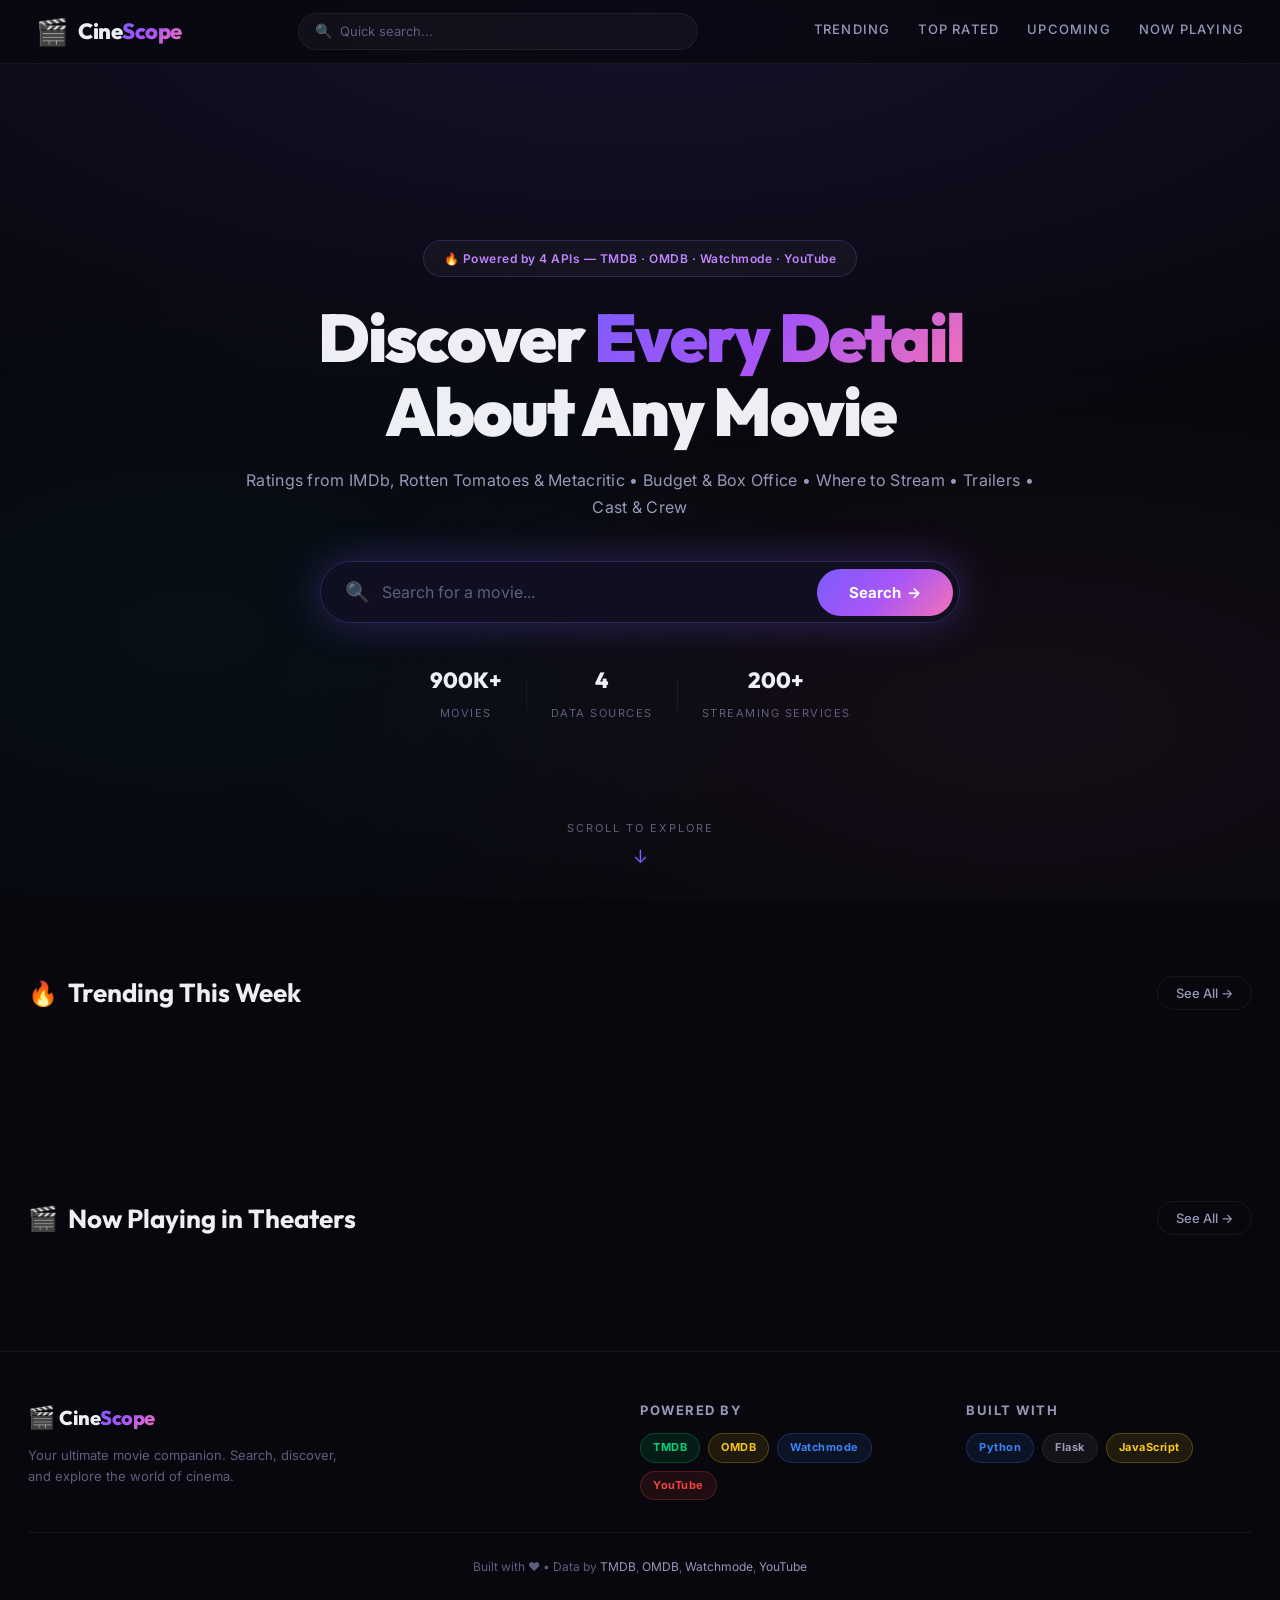
==== static/index.html @ ca9e0ee7 "feat: full-stack rewrite with Python Flask backend + 4 API integration (TMDB, OMDB, Watchmode, YouTu" ====
<!DOCTYPE html>
<html lang="en">
<head>
    <meta charset="UTF-8">
    <meta name="viewport" content="width=device-width, initial-scale=1.0">
    <title>CineScope — Movie Reviewer & Explorer</title>
    <meta name="description" content="Search any movie and discover detailed reviews, budget, box office collection, where to watch, cast, and more. Your ultimate movie companion powered by TMDB, OMDB, Watchmode & YouTube.">
    <link rel="preconnect" href="https://fonts.googleapis.com">
    <link rel="preconnect" href="https://fonts.gstatic.com" crossorigin>
    <link href="https://fonts.googleapis.com/css2?family=Inter:wght@300;400;500;600;700;800;900&family=Outfit:wght@400;500;600;700;800;900&family=JetBrains+Mono:wght@400;500;600&display=swap" rel="stylesheet">
    <link rel="stylesheet" href="style.css">
</head>
<body>

    <!-- ─── NAVBAR ─── -->
    <nav class="navbar" id="navbar">
        <a href="#" class="logo" onclick="goHome(); return false;">
            <span class="logo-icon">🎬</span>
            <span class="logo-text">Cine<span class="accent">Scope</span></span>
        </a>
        <div class="nav-center">
            <div class="nav-search-wrapper" id="nav-search-wrapper">
                <span class="nav-search-icon">🔍</span>
                <input type="text" id="nav-search-input" placeholder="Quick search..." autocomplete="off">
                <div id="nav-suggestions" class="nav-suggestions hidden"></div>
            </div>
        </div>
        <div class="nav-links">
            <a href="#" onclick="showCategory('trending'); return false;">Trending</a>
            <a href="#" onclick="showCategory('top-rated'); return false;">Top Rated</a>
            <a href="#" onclick="showCategory('upcoming'); return false;">Upcoming</a>
            <a href="#" onclick="showCategory('now-playing'); return false;">Now Playing</a>
        </div>
    </nav>

    <!-- ─── HERO ─── -->
    <header id="hero">
        <div class="hero-particles" id="hero-particles"></div>
        <div class="hero-bg-overlay"></div>
        <div class="hero-content">
            <div class="hero-badge">🔥 Powered by 4 APIs — TMDB · OMDB · Watchmode · YouTube</div>
            <h1 class="hero-title">
                Discover <span class="gradient-text">Every Detail</span><br>
                About Any Movie
            </h1>
            <p class="hero-subtitle">
                Ratings from IMDb, Rotten Tomatoes & Metacritic &bull; Budget & Box Office &bull;
                Where to Stream &bull; Trailers &bull; Cast & Crew
            </p>
            <div class="search-container" id="hero-search">
                <div class="search-wrapper">
                    <span class="search-icon">🔍</span>
                    <input type="text" id="search-input" placeholder="Search for a movie..." autocomplete="off">
                    <button id="search-btn" onclick="searchMovies()">
                        <span>Search</span>
                        <span class="btn-arrow">→</span>
                    </button>
                </div>
                <div id="search-suggestions" class="search-suggestions hidden"></div>
            </div>
            <div class="hero-stats">
                <div class="stat-item"><span class="stat-value" id="stat-movies">900K+</span><span class="stat-label">Movies</span></div>
                <div class="stat-divider"></div>
                <div class="stat-item"><span class="stat-value">4</span><span class="stat-label">Data Sources</span></div>
                <div class="stat-divider"></div>
                <div class="stat-item"><span class="stat-value">200+</span><span class="stat-label">Streaming Services</span></div>
            </div>
        </div>
        <div class="scroll-indicator" id="scroll-indicator">
            <span>Scroll to explore</span>
            <div class="scroll-arrow">↓</div>
        </div>
    </header>

    <!-- ─── TRENDING SECTION ─── -->
    <section id="trending-section" class="section">
        <div class="container">
            <div class="section-header-flex">
                <h2 class="section-title"><span class="title-icon">🔥</span> Trending This Week</h2>
                <button class="see-all-btn" onclick="showCategory('trending')">See All →</button>
            </div>
            <div id="trending-grid" class="movie-scroll"></div>
        </div>
    </section>

    <!-- ─── NOW PLAYING SECTION ─── -->
    <section id="now-playing-section" class="section">
        <div class="container">
            <div class="section-header-flex">
                <h2 class="section-title"><span class="title-icon">🎬</span> Now Playing in Theaters</h2>
                <button class="see-all-btn" onclick="showCategory('now-playing')">See All →</button>
            </div>
            <div id="now-playing-grid" class="movie-scroll"></div>
        </div>
    </section>

    <!-- ─── RESULTS SECTION ─── -->
    <section id="results-section" class="section hidden">
        <div class="container">
            <div class="section-header">
                <h2 id="results-title">Search Results</h2>
                <button class="back-btn" onclick="goHome()">← Back to Home</button>
            </div>
            <div id="results-grid" class="movie-grid"></div>
            <div id="pagination" class="pagination hidden"></div>
        </div>
    </section>

    <!-- ─── MOVIE DETAIL MODAL ─── -->
    <div id="movie-modal" class="modal hidden">
        <div class="modal-overlay" onclick="closeModal()"></div>
        <div class="modal-content" id="modal-content">
            <button class="modal-close" onclick="closeModal()">✕</button>
            <div id="modal-body"></div>
        </div>
    </div>

    <!-- ─── LOADING OVERLAY ─── -->
    <div id="loading" class="loading hidden">
        <div class="loader">
            <div class="loader-ring"></div>
            <div class="loader-ring delay"></div>
            <span>Fetching from 4 APIs...</span>
        </div>
    </div>

    <!-- ─── TOAST ─── -->
    <div id="toast" class="toast hidden"></div>

    <!-- ─── FOOTER ─── -->
    <footer class="footer">
        <div class="container">
            <div class="footer-grid">
                <div class="footer-brand">
                    <span class="logo-icon">🎬</span>
                    <span class="logo-text">Cine<span class="accent">Scope</span></span>
                    <p class="footer-desc">Your ultimate movie companion. Search, discover, and explore the world of cinema.</p>
                </div>
                <div class="footer-apis">
                    <h4>Powered By</h4>
                    <div class="api-badges">
                        <span class="api-badge tmdb">TMDB</span>
                        <span class="api-badge omdb">OMDB</span>
                        <span class="api-badge watchmode">Watchmode</span>
                        <span class="api-badge youtube">YouTube</span>
                    </div>
                </div>
                <div class="footer-tech">
                    <h4>Built With</h4>
                    <div class="api-badges">
                        <span class="api-badge python">Python</span>
                        <span class="api-badge flask">Flask</span>
                        <span class="api-badge js">JavaScript</span>
                    </div>
                </div>
            </div>
            <div class="footer-bottom">
                <p>Built with ❤️ &bull; Data by <a href="https://www.themoviedb.org/" target="_blank">TMDB</a>, <a href="http://www.omdbapi.com/" target="_blank">OMDB</a>, <a href="https://api.watchmode.com/" target="_blank">Watchmode</a>, <a href="https://developers.google.com/youtube" target="_blank">YouTube</a></p>
            </div>
        </div>
    </footer>

    <script src="app.js"></script>
</body>
</html>
---- static/style.css ----
/* ======================================================
   CineScope — Movie Reviewer & Explorer
   Premium Dark Theme Stylesheet v2
   Multi-API Edition (TMDB + OMDB + Watchmode + YouTube)
   ====================================================== */

/* ── CSS VARIABLES ────────────────────────────────────── */
:root {
    --bg-primary: #07070d;
    --bg-secondary: #0e0e18;
    --bg-card: #16162a;
    --bg-card-hover: #1e1e3a;
    --bg-glass: rgba(16, 16, 36, 0.88);
    --bg-glass-light: rgba(255, 255, 255, 0.035);
    --bg-glass-lighter: rgba(255, 255, 255, 0.06);

    --text-primary: #eeeef5;
    --text-secondary: #9898b8;
    --text-muted: #5e5e7e;

    --accent-primary: #7c5cfc;
    --accent-secondary: #c084fc;
    --accent-pink: #f472b6;
    --accent-gradient: linear-gradient(135deg, #7c5cfc, #a855f7, #f472b6);
    --accent-gradient-2: linear-gradient(135deg, #06b6d4, #3b82f6, #7c5cfc);
    --accent-glow: rgba(124, 92, 252, 0.3);

    --green: #22c55e;
    --yellow: #facc15;
    --red: #ef4444;
    --orange: #f97316;
    --blue: #3b82f6;
    --cyan: #06b6d4;
    --emerald: #10b981;

    --imdb-yellow: #f5c518;
    --rt-red: #fa320a;
    --rt-green: #0ac855;
    --metacritic-yellow: #ffcc34;
    --tmdb-green: #01d277;

    --border-subtle: rgba(255, 255, 255, 0.06);
    --border-accent: rgba(124, 92, 252, 0.25);

    --radius-xs: 6px;
    --radius-sm: 8px;
    --radius-md: 12px;
    --radius-lg: 16px;
    --radius-xl: 24px;
    --radius-full: 9999px;

    --shadow-sm: 0 2px 8px rgba(0, 0, 0, 0.3);
    --shadow-md: 0 8px 32px rgba(0, 0, 0, 0.4);
    --shadow-lg: 0 16px 64px rgba(0, 0, 0, 0.5);
    --shadow-glow: 0 0 40px var(--accent-glow);
    --shadow-glow-lg: 0 0 80px rgba(124, 92, 252, 0.2);

    --transition-fast: 0.2s cubic-bezier(0.4, 0, 0.2, 1);
    --transition-medium: 0.35s cubic-bezier(0.4, 0, 0.2, 1);
    --transition-slow: 0.5s cubic-bezier(0.4, 0, 0.2, 1);

    --font-primary: 'Inter', -apple-system, BlinkMacSystemFont, sans-serif;
    --font-display: 'Outfit', 'Inter', sans-serif;
    --font-mono: 'JetBrains Mono', monospace;
}

/* ── RESET ────────────────────────────────────────────── */
*, *::before, *::after { margin: 0; padding: 0; box-sizing: border-box; }
html { scroll-behavior: smooth; font-size: 16px; }
body {
    font-family: var(--font-primary);
    background: var(--bg-primary);
    color: var(--text-primary);
    line-height: 1.6;
    overflow-x: hidden;
    min-height: 100vh;
}
a { color: var(--accent-secondary); text-decoration: none; transition: color var(--transition-fast); }
a:hover { color: var(--accent-primary); }
img { max-width: 100%; display: block; }
.hidden { display: none !important; }
.container { max-width: 1320px; margin: 0 auto; padding: 0 28px; }

/* ── SCROLLBAR ────────────────────────────────────────── */
::-webkit-scrollbar { width: 8px; height: 6px; }
::-webkit-scrollbar-track { background: var(--bg-secondary); }
::-webkit-scrollbar-thumb { background: var(--accent-primary); border-radius: var(--radius-full); }
::-webkit-scrollbar-thumb:hover { background: var(--accent-secondary); }

/* ══════════════════════════════════════════════════════════
   NAVBAR
   ══════════════════════════════════════════════════════════ */
.navbar {
    display: flex;
    align-items: center;
    justify-content: space-between;
    padding: 0 36px;
    height: 64px;
    position: fixed;
    top: 0; left: 0; right: 0;
    z-index: 100;
    background: rgba(7, 7, 13, 0.75);
    backdrop-filter: blur(24px) saturate(1.4);
    border-bottom: 1px solid var(--border-subtle);
    transition: background var(--transition-medium);
}
.navbar.scrolled { background: rgba(7, 7, 13, 0.95); }

.logo { display: flex; align-items: center; gap: 10px; text-decoration: none; cursor: pointer; flex-shrink: 0; }
.logo-icon { font-size: 26px; }
.logo-text { font-family: var(--font-display); font-size: 22px; font-weight: 800; color: var(--text-primary); letter-spacing: -0.5px; }
.logo-text .accent { background: var(--accent-gradient); -webkit-background-clip: text; -webkit-text-fill-color: transparent; background-clip: text; }

/* Navbar search */
.nav-center { flex: 1; display: flex; justify-content: center; padding: 0 32px; }
.nav-search-wrapper {
    position: relative;
    display: flex;
    align-items: center;
    background: var(--bg-glass-light);
    border: 1px solid var(--border-subtle);
    border-radius: var(--radius-full);
    padding: 6px 16px;
    max-width: 400px;
    width: 100%;
    transition: all var(--transition-fast);
}
.nav-search-wrapper:focus-within { border-color: var(--accent-primary); background: var(--bg-glass-lighter); box-shadow: 0 0 20px var(--accent-glow); }
.nav-search-icon { font-size: 14px; margin-right: 8px; opacity: 0.5; }
#nav-search-input {
    flex: 1; background: transparent; border: none; outline: none;
    color: var(--text-primary); font-size: 13px; font-family: var(--font-primary);
}
#nav-search-input::placeholder { color: var(--text-muted); }

.nav-suggestions {
    position: absolute;
    top: calc(100% + 8px);
    left: 0; right: 0;
    background: var(--bg-card);
    border: 1px solid var(--border-subtle);
    border-radius: var(--radius-md);
    overflow: hidden;
    z-index: 50;
    box-shadow: var(--shadow-lg);
    max-height: 360px;
    overflow-y: auto;
}

.nav-links { display: flex; gap: 28px; flex-shrink: 0; }
.nav-links a {
    color: var(--text-secondary); font-weight: 500; font-size: 13px;
    text-transform: uppercase; letter-spacing: 1.2px;
    position: relative; padding-bottom: 4px;
    transition: color var(--transition-fast);
}
.nav-links a::after {
    content: ''; position: absolute; bottom: 0; left: 0;
    width: 0; height: 2px;
    background: var(--accent-gradient);
    border-radius: var(--radius-full);
    transition: width var(--transition-medium);
}
.nav-links a:hover { color: var(--text-primary); }
.nav-links a:hover::after { width: 100%; }

/* ══════════════════════════════════════════════════════════
   HERO
   ══════════════════════════════════════════════════════════ */
#hero {
    min-height: 100vh;
    display: flex;
    flex-direction: column;
    align-items: center;
    justify-content: center;
    position: relative;
    overflow: hidden;
    padding-top: 64px;
}

.hero-particles {
    position: absolute;
    inset: 0;
    pointer-events: none;
    z-index: 0;
}
.hero-particle {
    position: absolute;
    width: 3px;
    height: 3px;
    border-radius: 50%;
    background: var(--accent-primary);
    opacity: 0;
    animation: particleFloat 8s ease-in-out infinite;
}
@keyframes particleFloat {
    0% { opacity: 0; transform: translateY(100vh) scale(0); }
    20% { opacity: 0.6; }
    80% { opacity: 0.3; }
    100% { opacity: 0; transform: translateY(-100px) scale(1.5); }
}

.hero-bg-overlay {
    position: absolute; inset: 0;
    background:
        radial-gradient(ellipse 90% 50% at 50% 0%, rgba(124, 92, 252, 0.12), transparent),
        radial-gradient(ellipse 60% 40% at 80% 80%, rgba(244, 114, 182, 0.06), transparent),
        radial-gradient(ellipse 50% 40% at 15% 70%, rgba(6, 182, 212, 0.05), transparent);
    pointer-events: none;
    animation: heroPulse 10s ease-in-out infinite alternate;
}
@keyframes heroPulse { 0% { opacity: 0.6; } 100% { opacity: 1; } }

.hero-content {
    text-align: center; z-index: 2; padding: 0 24px;
    max-width: 860px;
    animation: fadeInUp 0.8s ease-out;
}
@keyframes fadeInUp {
    from { opacity: 0; transform: translateY(36px); }
    to { opacity: 1; transform: translateY(0); }
}

.hero-badge {
    display: inline-block;
    background: var(--bg-glass-light);
    border: 1px solid var(--border-accent);
    border-radius: var(--radius-full);
    padding: 8px 20px;
    font-size: 12px;
    color: var(--accent-secondary);
    font-weight: 600;
    letter-spacing: 0.5px;
    margin-bottom: 24px;
    animation: fadeInUp 0.8s ease-out 0.1s backwards;
}

.hero-title {
    font-family: var(--font-display);
    font-size: clamp(2.5rem, 6vw, 4.2rem);
    font-weight: 900;
    line-height: 1.1;
    margin-bottom: 18px;
    letter-spacing: -2px;
    animation: fadeInUp 0.8s ease-out 0.2s backwards;
}
.gradient-text {
    background: var(--accent-gradient);
    -webkit-background-clip: text;
    -webkit-text-fill-color: transparent;
    background-clip: text;
}

.hero-subtitle {
    font-size: 16px;
    color: var(--text-secondary);
    margin-bottom: 40px;
    letter-spacing: 0.3px;
    font-weight: 400;
    line-height: 1.7;
    animation: fadeInUp 0.8s ease-out 0.3s backwards;
}

/* ── SEARCH ──────────────────────────────────────────── */
.search-container { position: relative; max-width: 640px; margin: 0 auto; animation: fadeInUp 0.8s ease-out 0.4s backwards; }
.search-wrapper {
    display: flex; align-items: center;
    background: var(--bg-glass);
    border: 1px solid var(--border-accent);
    border-radius: var(--radius-full);
    padding: 6px 6px 6px 24px;
    box-shadow: var(--shadow-glow);
    transition: all var(--transition-medium);
}
.search-wrapper:focus-within { border-color: var(--accent-primary); box-shadow: var(--shadow-glow-lg), var(--shadow-md); }
.search-icon { font-size: 20px; margin-right: 12px; opacity: 0.5; }
#search-input {
    flex: 1; background: transparent; border: none; outline: none;
    color: var(--text-primary); font-size: 16px;
    font-family: var(--font-primary); padding: 14px 0;
}
#search-input::placeholder { color: var(--text-muted); }

#search-btn {
    background: var(--accent-gradient); color: white; border: none;
    padding: 14px 32px; border-radius: var(--radius-full);
    font-weight: 700; font-size: 15px; cursor: pointer;
    transition: all var(--transition-fast);
    font-family: var(--font-primary);
    display: flex; align-items: center; gap: 6px;
}
#search-btn:hover { transform: scale(1.05); box-shadow: var(--shadow-glow); }
.btn-arrow { transition: transform var(--transition-fast); }
#search-btn:hover .btn-arrow { transform: translateX(3px); }

.search-suggestions {
    position: absolute; top: calc(100% + 10px); left: 0; right: 0;
    background: var(--bg-card); border: 1px solid var(--border-subtle);
    border-radius: var(--radius-lg); overflow: hidden; z-index: 50;
    box-shadow: var(--shadow-lg); max-height: 400px; overflow-y: auto;
}
.suggestion-item {
    display: flex; align-items: center; gap: 14px;
    padding: 12px 20px; cursor: pointer;
    transition: background var(--transition-fast);
}
.suggestion-item:hover { background: var(--bg-card-hover); }
.suggestion-poster { width: 40px; height: 60px; border-radius: var(--radius-xs); object-fit: cover; flex-shrink: 0; background: var(--bg-secondary); }
.suggestion-info { flex: 1; }
.suggestion-title { font-weight: 600; font-size: 14px; color: var(--text-primary); }
.suggestion-year { font-size: 12px; color: var(--text-muted); }
.suggestion-rating { font-size: 12px; color: var(--yellow); font-weight: 600; }

/* Hero stats */
.hero-stats {
    display: flex; align-items: center; justify-content: center;
    gap: 24px; margin-top: 40px;
    animation: fadeInUp 0.8s ease-out 0.5s backwards;
}
.stat-item { text-align: center; }
.stat-value { display: block; font-family: var(--font-display); font-size: 22px; font-weight: 800; color: var(--text-primary); }
.stat-label { font-size: 11px; color: var(--text-muted); text-transform: uppercase; letter-spacing: 1.5px; }
.stat-divider { width: 1px; height: 32px; background: var(--border-subtle); }

/* Scroll indicator */
.scroll-indicator {
    position: absolute; bottom: 28px; left: 50%; transform: translateX(-50%);
    text-align: center; z-index: 2; animation: fadeInUp 1.2s ease-out;
}
.scroll-indicator span { font-size: 11px; color: var(--text-muted); text-transform: uppercase; letter-spacing: 2px; }
.scroll-arrow { font-size: 18px; color: var(--accent-primary); animation: bounce 2s infinite; margin-top: 4px; }
@keyframes bounce { 0%, 100% { transform: translateY(0); } 50% { transform: translateY(8px); } }

/* ══════════════════════════════════════════════════════════
   SECTIONS
   ══════════════════════════════════════════════════════════ */
.section { padding: 72px 0; }
.section-title {
    font-family: var(--font-display); font-size: 26px; font-weight: 700;
    display: flex; align-items: center; gap: 10px;
}
.title-icon { font-size: 24px; }
.section-header-flex {
    display: flex; align-items: center; justify-content: space-between;
    margin-bottom: 28px;
}
.see-all-btn {
    background: none; border: 1px solid var(--border-subtle);
    color: var(--text-secondary); padding: 8px 18px; border-radius: var(--radius-full);
    font-size: 13px; font-weight: 500; cursor: pointer; font-family: var(--font-primary);
    transition: all var(--transition-fast);
}
.see-all-btn:hover { border-color: var(--accent-primary); color: var(--text-primary); }

.section-header {
    display: flex; align-items: center; justify-content: space-between;
    margin-bottom: 28px;
}
.section-header h2 { font-family: var(--font-display); font-size: 26px; font-weight: 700; }
.back-btn {
    background: var(--bg-glass-light); border: 1px solid var(--border-subtle);
    color: var(--text-secondary); padding: 10px 20px; border-radius: var(--radius-full);
    cursor: pointer; font-family: var(--font-primary); font-size: 14px;
    transition: all var(--transition-fast);
}
.back-btn:hover { background: var(--bg-card); color: var(--text-primary); border-color: var(--accent-primary); }

/* ── MOVIE GRID / SCROLL ─────────────────────────────── */
.movie-grid {
    display: grid;
    grid-template-columns: repeat(auto-fill, minmax(195px, 1fr));
    gap: 22px;
}
.movie-scroll {
    display: flex; gap: 18px; overflow-x: auto; padding-bottom: 12px;
    scroll-snap-type: x mandatory;
}
.movie-scroll::-webkit-scrollbar { height: 5px; }
.movie-scroll::-webkit-scrollbar-thumb { background: var(--accent-primary); border-radius: var(--radius-full); }

/* ── MOVIE CARD ──────────────────────────────────────── */
.movie-card {
    position: relative; border-radius: var(--radius-lg); overflow: hidden;
    cursor: pointer; background: var(--bg-card); border: 1px solid var(--border-subtle);
    transition: all var(--transition-medium);
    animation: cardFadeIn 0.5s ease-out backwards;
    min-width: 195px; scroll-snap-align: start;
}
.movie-card:hover {
    transform: translateY(-10px) scale(1.02);
    border-color: var(--accent-primary);
    box-shadow: var(--shadow-glow), var(--shadow-md);
}
.movie-card .poster-wrapper { position: relative; aspect-ratio: 2/3; overflow: hidden; }
.movie-card .poster { width: 100%; height: 100%; object-fit: cover; transition: transform var(--transition-slow); }
.movie-card:hover .poster { transform: scale(1.1); }

.poster-overlay {
    position: absolute; inset: 0;
    background: linear-gradient(to top, rgba(7, 7, 13, 0.95) 0%, transparent 55%);
    opacity: 0; transition: opacity var(--transition-medium);
    display: flex; align-items: flex-end; padding: 16px;
}
.movie-card:hover .poster-overlay { opacity: 1; }
.poster-overlay span { font-size: 12px; color: var(--accent-secondary); font-weight: 600; letter-spacing: 1px; text-transform: uppercase; }

.card-rating {
    position: absolute; top: 10px; right: 10px;
    background: rgba(0, 0, 0, 0.75); backdrop-filter: blur(10px);
    padding: 4px 10px; border-radius: var(--radius-full);
    font-size: 12px; font-weight: 700;
    display: flex; align-items: center; gap: 4px; z-index: 2;
}
.card-body { padding: 12px 14px; }
.card-title { font-weight: 600; font-size: 14px; margin-bottom: 4px; white-space: nowrap; overflow: hidden; text-overflow: ellipsis; }
.card-meta { font-size: 12px; color: var(--text-muted); display: flex; align-items: center; gap: 8px; }

@keyframes cardFadeIn {
    from { opacity: 0; transform: translateY(20px); }
    to { opacity: 1; transform: translateY(0); }
}

/* ── PAGINATION ──────────────────────────────────────── */
.pagination { display: flex; justify-content: center; align-items: center; gap: 8px; margin-top: 48px; }
.pagination button {
    background: var(--bg-card); border: 1px solid var(--border-subtle);
    color: var(--text-secondary); padding: 10px 18px; border-radius: var(--radius-sm);
    cursor: pointer; font-family: var(--font-primary); font-size: 14px;
    transition: all var(--transition-fast);
}
.pagination button:hover, .pagination button.active {
    background: var(--accent-primary); color: white; border-color: var(--accent-primary);
}
.pagination button:disabled { opacity: 0.3; cursor: not-allowed; }

/* ══════════════════════════════════════════════════════════
   MODAL — MOVIE DETAIL
   ══════════════════════════════════════════════════════════ */
.modal {
    position: fixed; inset: 0; z-index: 1000;
    display: flex; align-items: flex-start; justify-content: center;
    padding: 32px 16px; overflow-y: auto;
}
.modal-overlay { position: fixed; inset: 0; background: rgba(0, 0, 0, 0.88); backdrop-filter: blur(12px); }
.modal-content {
    position: relative; background: var(--bg-secondary);
    border: 1px solid var(--border-subtle); border-radius: var(--radius-xl);
    max-width: 1060px; width: 100%; z-index: 1001; overflow: hidden;
    animation: modalSlideIn 0.4s ease-out; box-shadow: var(--shadow-lg);
}
@keyframes modalSlideIn {
    from { opacity: 0; transform: translateY(32px) scale(0.97); }
    to { opacity: 1; transform: translateY(0) scale(1); }
}
.modal-close {
    position: absolute; top: 14px; right: 14px; z-index: 1002;
    background: rgba(0, 0, 0, 0.65); backdrop-filter: blur(10px);
    border: 1px solid var(--border-subtle); color: var(--text-primary);
    width: 40px; height: 40px; border-radius: 50%; font-size: 18px;
    cursor: pointer; display: flex; align-items: center; justify-content: center;
    transition: all var(--transition-fast);
}
.modal-close:hover { background: var(--red); border-color: var(--red); transform: rotate(90deg); }

/* Backdrop */
.detail-backdrop { position: relative; height: 420px; overflow: hidden; }
.detail-backdrop img { width: 100%; height: 100%; object-fit: cover; }
.detail-backdrop-overlay {
    position: absolute; inset: 0;
    background: linear-gradient(to top, var(--bg-secondary) 0%, rgba(14, 14, 24, 0.5) 50%, rgba(14, 14, 24, 0.2) 100%);
}

/* Header */
.detail-header {
    display: flex; gap: 32px; padding: 0 40px;
    margin-top: -200px; position: relative; z-index: 5;
}
.detail-poster {
    flex-shrink: 0; width: 250px;
    border-radius: var(--radius-lg); overflow: hidden;
    box-shadow: var(--shadow-lg); border: 2px solid var(--border-subtle);
}
.detail-poster img { width: 100%; height: auto; display: block; }
.detail-info { flex: 1; padding-top: 90px; }
.detail-title {
    font-family: var(--font-display);
    font-size: clamp(1.5rem, 3.5vw, 2.4rem);
    font-weight: 800; line-height: 1.15; margin-bottom: 6px;
}
.detail-tagline { font-style: italic; color: var(--accent-secondary); font-size: 15px; margin-bottom: 16px; font-weight: 300; }
.detail-meta { display: flex; flex-wrap: wrap; gap: 10px; margin-bottom: 18px; }

.meta-badge {
    display: inline-flex; align-items: center; gap: 5px;
    background: var(--bg-glass-light); border: 1px solid var(--border-subtle);
    padding: 5px 13px; border-radius: var(--radius-full);
    font-size: 12px; color: var(--text-secondary); font-weight: 500;
}

.detail-genres { display: flex; flex-wrap: wrap; gap: 7px; margin-bottom: 18px; }
.genre-tag {
    background: var(--accent-gradient); color: white;
    padding: 4px 14px; border-radius: var(--radius-full);
    font-size: 11px; font-weight: 700; letter-spacing: 0.5px;
}

.detail-overview { font-size: 14px; color: var(--text-secondary); line-height: 1.8; margin-bottom: 20px; }

/* ── RATINGS SHOWCASE ────────────────────────────────── */
.ratings-showcase {
    display: flex; flex-wrap: wrap; gap: 12px; margin-bottom: 24px;
}
.rating-card {
    display: flex; align-items: center; gap: 12px;
    background: var(--bg-card); border: 1px solid var(--border-subtle);
    padding: 12px 18px; border-radius: var(--radius-md);
    min-width: 160px; flex: 1;
    transition: all var(--transition-fast);
}
.rating-card:hover { border-color: var(--border-accent); transform: translateY(-2px); }

.rating-source-icon {
    width: 36px; height: 36px; border-radius: var(--radius-sm);
    display: flex; align-items: center; justify-content: center;
    font-size: 16px; font-weight: 800; flex-shrink: 0;
}
.rating-source-icon.imdb { background: var(--imdb-yellow); color: #000; font-size: 11px; }
.rating-source-icon.rt { background: var(--rt-red); color: white; font-size: 14px; }
.rating-source-icon.metacritic { background: var(--metacritic-yellow); color: #000; font-size: 10px; }
.rating-source-icon.tmdb { background: var(--tmdb-green); color: #000; font-size: 10px; }

.rating-info { flex: 1; }
.rating-source-name { font-size: 11px; color: var(--text-muted); text-transform: uppercase; letter-spacing: 1px; font-weight: 600; }
.rating-value { font-family: var(--font-display); font-size: 18px; font-weight: 800; }
.rating-votes { font-size: 10px; color: var(--text-muted); }

/* ── DETAIL BODY ─────────────────────────────────────── */
.detail-body { padding: 28px 40px 40px; }
.detail-section { margin-bottom: 40px; }
.detail-section-title {
    font-family: var(--font-display); font-size: 18px; font-weight: 700;
    margin-bottom: 18px; display: flex; align-items: center; gap: 10px;
    color: var(--text-primary);
}
.detail-section-title::after { content: ''; flex: 1; height: 1px; background: var(--border-subtle); }

/* Awards bar */
.awards-bar {
    background: linear-gradient(135deg, rgba(250, 204, 21, 0.08), rgba(250, 204, 21, 0.02));
    border: 1px solid rgba(250, 204, 21, 0.2);
    border-radius: var(--radius-md); padding: 16px 20px;
    display: flex; align-items: center; gap: 12px;
    margin-bottom: 24px;
}
.awards-icon { font-size: 28px; }
.awards-text { font-size: 14px; color: var(--yellow); font-weight: 500; }

/* Finance cards */
.finance-grid { display: grid; grid-template-columns: repeat(auto-fit, minmax(180px, 1fr)); gap: 14px; }
.finance-card {
    background: var(--bg-card); border: 1px solid var(--border-subtle);
    border-radius: var(--radius-md); padding: 18px; text-align: center;
    transition: all var(--transition-fast);
}
.finance-card:hover { border-color: var(--accent-primary); transform: translateY(-2px); box-shadow: var(--shadow-sm); }
.finance-card .label { font-size: 11px; color: var(--text-muted); text-transform: uppercase; letter-spacing: 1.5px; margin-bottom: 6px; }
.finance-card .value { font-family: var(--font-display); font-size: 22px; font-weight: 800; }
.finance-card .value.green { color: var(--green); }
.finance-card .value.blue { color: var(--blue); }
.finance-card .value.orange { color: var(--orange); }
.finance-card .value.cyan { color: var(--cyan); }
.finance-card .value.red { color: var(--red); }
.finance-card .value.emerald { color: var(--emerald); }
.finance-card .sub { font-size: 11px; color: var(--text-muted); margin-top: 4px; }

/* ── STREAMING SECTION ───────────────────────────────── */
.streaming-grid { display: flex; flex-wrap: wrap; gap: 10px; }
.stream-chip {
    display: flex; align-items: center; gap: 10px;
    background: var(--bg-card); border: 1px solid var(--border-subtle);
    padding: 10px 16px; border-radius: var(--radius-md);
    cursor: pointer; text-decoration: none; color: var(--text-primary);
    transition: all var(--transition-fast);
}
.stream-chip:hover { border-color: var(--accent-primary); transform: translateY(-2px); box-shadow: var(--shadow-sm); color: var(--text-primary); }
.stream-chip img { width: 32px; height: 32px; border-radius: var(--radius-xs); }
.stream-chip .chip-icon { width: 32px; height: 32px; border-radius: var(--radius-xs); background: var(--accent-gradient); display: flex; align-items: center; justify-content: center; font-size: 16px; }
.stream-chip .chip-info { }
.stream-chip .chip-name { font-size: 13px; font-weight: 600; }
.stream-chip .chip-type { font-size: 10px; color: var(--text-muted); text-transform: uppercase; letter-spacing: 0.5px; }
.stream-chip .chip-price { font-size: 11px; color: var(--green); font-weight: 600; margin-left: auto; }

.watch-note { font-size: 11px; color: var(--text-muted); margin-top: 12px; font-style: italic; }

/* ── VIDEOS / TRAILERS ───────────────────────────────── */
.videos-grid { display: grid; grid-template-columns: repeat(auto-fill, minmax(280px, 1fr)); gap: 14px; }
.video-card {
    position: relative; border-radius: var(--radius-md); overflow: hidden;
    cursor: pointer; aspect-ratio: 16/9; background: var(--bg-card);
    border: 1px solid var(--border-subtle); transition: all var(--transition-fast);
}
.video-card:hover { border-color: var(--accent-primary); transform: scale(1.02); }
.video-card img { width: 100%; height: 100%; object-fit: cover; }
.video-play {
    position: absolute; inset: 0; display: flex; align-items: center; justify-content: center;
    background: rgba(0, 0, 0, 0.4); transition: background var(--transition-fast);
}
.video-card:hover .video-play { background: rgba(0, 0, 0, 0.2); }
.video-play-btn {
    width: 52px; height: 52px; background: var(--accent-gradient);
    border-radius: 50%; display: flex; align-items: center; justify-content: center;
    font-size: 20px; box-shadow: var(--shadow-glow);
    transition: transform var(--transition-fast);
}
.video-card:hover .video-play-btn { transform: scale(1.1); }
.video-title {
    position: absolute; bottom: 0; left: 0; right: 0;
    padding: 10px 12px; background: linear-gradient(transparent, rgba(0,0,0,0.85));
    font-size: 12px; font-weight: 600; line-height: 1.3;
}
.video-channel { font-size: 10px; color: var(--text-muted); margin-top: 2px; }

/* ── CAST ────────────────────────────────────────────── */
.cast-scroll { display: flex; gap: 14px; overflow-x: auto; padding-bottom: 8px; }
.cast-scroll::-webkit-scrollbar { height: 4px; }
.cast-scroll::-webkit-scrollbar-thumb { background: var(--accent-primary); border-radius: var(--radius-full); }
.cast-card {
    flex-shrink: 0; width: 110px; text-align: center;
    background: var(--bg-card); border-radius: var(--radius-md); overflow: hidden;
    border: 1px solid var(--border-subtle); transition: all var(--transition-fast);
}
.cast-card:hover { border-color: var(--accent-primary); transform: translateY(-4px); }
.cast-card img { width: 100%; aspect-ratio: 2/3; object-fit: cover; }
.cast-card .cast-name { font-size: 11px; font-weight: 600; padding: 8px 6px 2px; white-space: nowrap; overflow: hidden; text-overflow: ellipsis; }
.cast-card .cast-character { font-size: 10px; color: var(--text-muted); padding: 0 6px 8px; white-space: nowrap; overflow: hidden; text-overflow: ellipsis; }

/* ── CREW ────────────────────────────────────────────── */
.crew-grid { display: grid; grid-template-columns: repeat(auto-fill, minmax(170px, 1fr)); gap: 10px; }
.crew-item { background: var(--bg-card); border: 1px solid var(--border-subtle); border-radius: var(--radius-sm); padding: 12px; }
.crew-item .crew-name { font-size: 13px; font-weight: 600; margin-bottom: 2px; }
.crew-item .crew-job { font-size: 11px; color: var(--text-muted); }

/* ── REVIEWS ─────────────────────────────────────────── */
.review-card {
    background: var(--bg-card); border: 1px solid var(--border-subtle);
    border-radius: var(--radius-md); padding: 22px; margin-bottom: 14px;
    transition: border-color var(--transition-fast);
}
.review-card:hover { border-color: var(--border-accent); }
.review-header { display: flex; align-items: center; gap: 12px; margin-bottom: 12px; }
.review-avatar {
    width: 40px; height: 40px; border-radius: 50%;
    background: var(--accent-gradient); display: flex; align-items: center;
    justify-content: center; font-weight: 700; font-size: 16px; color: white; flex-shrink: 0;
    overflow: hidden;
}
.review-avatar img { width: 100%; height: 100%; object-fit: cover; }
.review-author { font-weight: 600; font-size: 14px; }
.review-date { font-size: 11px; color: var(--text-muted); }
.review-rating-badge {
    margin-left: auto;
    background: rgba(250, 204, 21, 0.1); border: 1px solid rgba(250, 204, 21, 0.25);
    color: var(--yellow); padding: 3px 10px; border-radius: var(--radius-full);
    font-size: 11px; font-weight: 700;
}
.review-content { font-size: 13px; color: var(--text-secondary); line-height: 1.7; max-height: 130px; overflow: hidden; position: relative; }
.review-content.expanded { max-height: none; }
.review-content::after {
    content: ''; position: absolute; bottom: 0; left: 0; right: 0;
    height: 40px; background: linear-gradient(transparent, var(--bg-card)); pointer-events: none;
}
.review-content.expanded::after { display: none; }
.review-toggle { background: none; border: none; color: var(--accent-primary); font-size: 12px; cursor: pointer; margin-top: 6px; font-weight: 600; font-family: var(--font-primary); padding: 0; }
.review-toggle:hover { color: var(--accent-secondary); }

/* ── SIMILAR MOVIES ──────────────────────────────────── */
.similar-scroll { display: flex; gap: 14px; overflow-x: auto; padding-bottom: 8px; }
.similar-scroll::-webkit-scrollbar { height: 4px; }
.similar-scroll::-webkit-scrollbar-thumb { background: var(--accent-primary); border-radius: var(--radius-full); }

/* ── PRODUCTION ──────────────────────────────────────── */
.production-grid { display: flex; flex-wrap: wrap; gap: 10px; }
.production-chip {
    display: flex; align-items: center; gap: 10px;
    background: var(--bg-card); border: 1px solid var(--border-subtle);
    padding: 10px 16px; border-radius: var(--radius-md);
    transition: all var(--transition-fast);
}
.production-chip:hover { border-color: var(--accent-primary); }
.production-chip img { width: 36px; height: 36px; border-radius: var(--radius-xs); background: white; padding: 3px; object-fit: contain; }
.production-chip .prod-placeholder { width: 36px; height: 36px; border-radius: var(--radius-xs); background: var(--bg-glass-light); display: flex; align-items: center; justify-content: center; }
.production-chip .prod-name { font-size: 13px; font-weight: 600; }
.production-chip .prod-country { font-size: 10px; color: var(--text-muted); }

/* ── EXTRA INFO GRID ─────────────────────────────────── */
.info-grid { display: grid; grid-template-columns: repeat(auto-fill, minmax(200px, 1fr)); gap: 10px; }
.info-item {
    background: var(--bg-card); border: 1px solid var(--border-subtle);
    border-radius: var(--radius-sm); padding: 14px;
}
.info-item .info-label { font-size: 11px; color: var(--text-muted); text-transform: uppercase; letter-spacing: 1px; margin-bottom: 4px; }
.info-item .info-value { font-size: 14px; font-weight: 600; }

/* No results */
.no-results { text-align: center; padding: 40px 20px; color: var(--text-muted); }
.no-results .emoji { font-size: 48px; margin-bottom: 12px; }
.no-results h3 { font-size: 18px; margin-bottom: 6px; color: var(--text-secondary); }

/* ══════════════════════════════════════════════════════════
   LOADING
   ══════════════════════════════════════════════════════════ */
.loading {
    position: fixed; inset: 0; z-index: 2000;
    background: rgba(7, 7, 13, 0.85); display: flex;
    align-items: center; justify-content: center;
    backdrop-filter: blur(6px);
}
.loader { text-align: center; color: var(--text-secondary); font-size: 14px; }
.loader-ring {
    width: 44px; height: 44px;
    border: 3px solid var(--border-subtle);
    border-top-color: var(--accent-primary);
    border-radius: 50%;
    animation: spin 0.75s linear infinite;
    margin: 0 auto 4px;
}
.loader-ring.delay { animation-delay: 0.2s; width: 28px; height: 28px; margin-top: -36px; margin-bottom: 12px; border-top-color: var(--accent-pink); }
@keyframes spin { to { transform: rotate(360deg); } }

/* ══════════════════════════════════════════════════════════
   TOAST
   ══════════════════════════════════════════════════════════ */
.toast {
    position: fixed; bottom: 28px; left: 50%; transform: translateX(-50%);
    background: var(--bg-card); border: 1px solid var(--border-accent);
    color: var(--text-primary); padding: 12px 24px; border-radius: var(--radius-full);
    font-size: 13px; font-weight: 500; z-index: 5000;
    box-shadow: var(--shadow-md); animation: toastIn 0.3s ease-out;
}
@keyframes toastIn {
    from { opacity: 0; transform: translateX(-50%) translateY(16px); }
    to { opacity: 1; transform: translateX(-50%) translateY(0); }
}

/* ══════════════════════════════════════════════════════════
   FOOTER
   ══════════════════════════════════════════════════════════ */
.footer { border-top: 1px solid var(--border-subtle); padding: 48px 0 24px; }
.footer-grid {
    display: grid; grid-template-columns: 2fr 1fr 1fr;
    gap: 40px; margin-bottom: 32px;
}
.footer-brand .logo-icon { font-size: 22px; }
.footer-brand .logo-text { font-size: 20px; }
.footer-desc { color: var(--text-muted); font-size: 13px; margin-top: 10px; line-height: 1.6; max-width: 320px; }
.footer h4 { font-size: 13px; text-transform: uppercase; letter-spacing: 1.5px; color: var(--text-secondary); margin-bottom: 12px; }

.api-badges { display: flex; flex-wrap: wrap; gap: 8px; }
.api-badge {
    padding: 5px 12px; border-radius: var(--radius-full);
    font-size: 11px; font-weight: 700; letter-spacing: 0.5px;
    border: 1px solid var(--border-subtle);
}
.api-badge.tmdb { background: rgba(1, 210, 119, 0.1); color: var(--tmdb-green); border-color: rgba(1, 210, 119, 0.25); }
.api-badge.omdb { background: rgba(245, 197, 24, 0.1); color: var(--imdb-yellow); border-color: rgba(245, 197, 24, 0.25); }
.api-badge.watchmode { background: rgba(59, 130, 246, 0.1); color: var(--blue); border-color: rgba(59, 130, 246, 0.25); }
.api-badge.youtube { background: rgba(239, 68, 68, 0.1); color: var(--red); border-color: rgba(239, 68, 68, 0.25); }
.api-badge.python { background: rgba(59, 130, 246, 0.1); color: var(--blue); border-color: rgba(59, 130, 246, 0.25); }
.api-badge.flask { background: rgba(255, 255, 255, 0.05); color: var(--text-secondary); border-color: var(--border-subtle); }
.api-badge.js { background: rgba(250, 204, 21, 0.1); color: var(--yellow); border-color: rgba(250, 204, 21, 0.25); }

.footer-bottom { text-align: center; padding-top: 24px; border-top: 1px solid var(--border-subtle); font-size: 12px; color: var(--text-muted); }
.footer-bottom a { color: var(--text-secondary); }

/* ══════════════════════════════════════════════════════════
   RESPONSIVE
   ══════════════════════════════════════════════════════════ */
@media (max-width: 900px) {
    .nav-center { display: none; }
    .footer-grid { grid-template-columns: 1fr; gap: 24px; }
}
@media (max-width: 768px) {
    .navbar { padding: 0 16px; height: 56px; }
    .nav-links { gap: 14px; }
    .nav-links a { font-size: 11px; letter-spacing: 0.8px; }
    .hero-subtitle { font-size: 14px; }
    .search-wrapper { padding: 4px 4px 4px 16px; }
    #search-input { font-size: 14px; padding: 10px 0; }
    #search-btn { padding: 10px 20px; font-size: 13px; }
    .hero-stats { gap: 16px; }
    .stat-value { font-size: 18px; }

    .detail-header { flex-direction: column; align-items: center; text-align: center; padding: 0 20px; margin-top: -130px; }
    .detail-poster { width: 180px; }
    .detail-info { padding-top: 20px; }
    .detail-meta { justify-content: center; }
    .detail-genres { justify-content: center; }
    .detail-body { padding: 20px 20px 28px; }
    .detail-backdrop { height: 260px; }
    .ratings-showcase { justify-content: center; }

    .finance-grid { grid-template-columns: repeat(2, 1fr); }
    .videos-grid { grid-template-columns: 1fr; }
    .section-header, .section-header-flex { flex-direction: column; gap: 10px; align-items: flex-start; }
    .movie-grid { grid-template-columns: repeat(auto-fill, minmax(150px, 1fr)); gap: 14px; }
}
@media (max-width: 480px) {
    .nav-links { display: none; }
    .hero-title { font-size: 2rem; }
    .hero-badge { font-size: 10px; padding: 6px 14px; }
    .movie-grid { grid-template-columns: repeat(2, 1fr); gap: 10px; }
    .finance-grid { grid-template-columns: 1fr; }
    .hero-stats { flex-direction: column; gap: 10px; }
    .stat-divider { width: 32px; height: 1px; }
    .rating-card { min-width: 140px; }
}
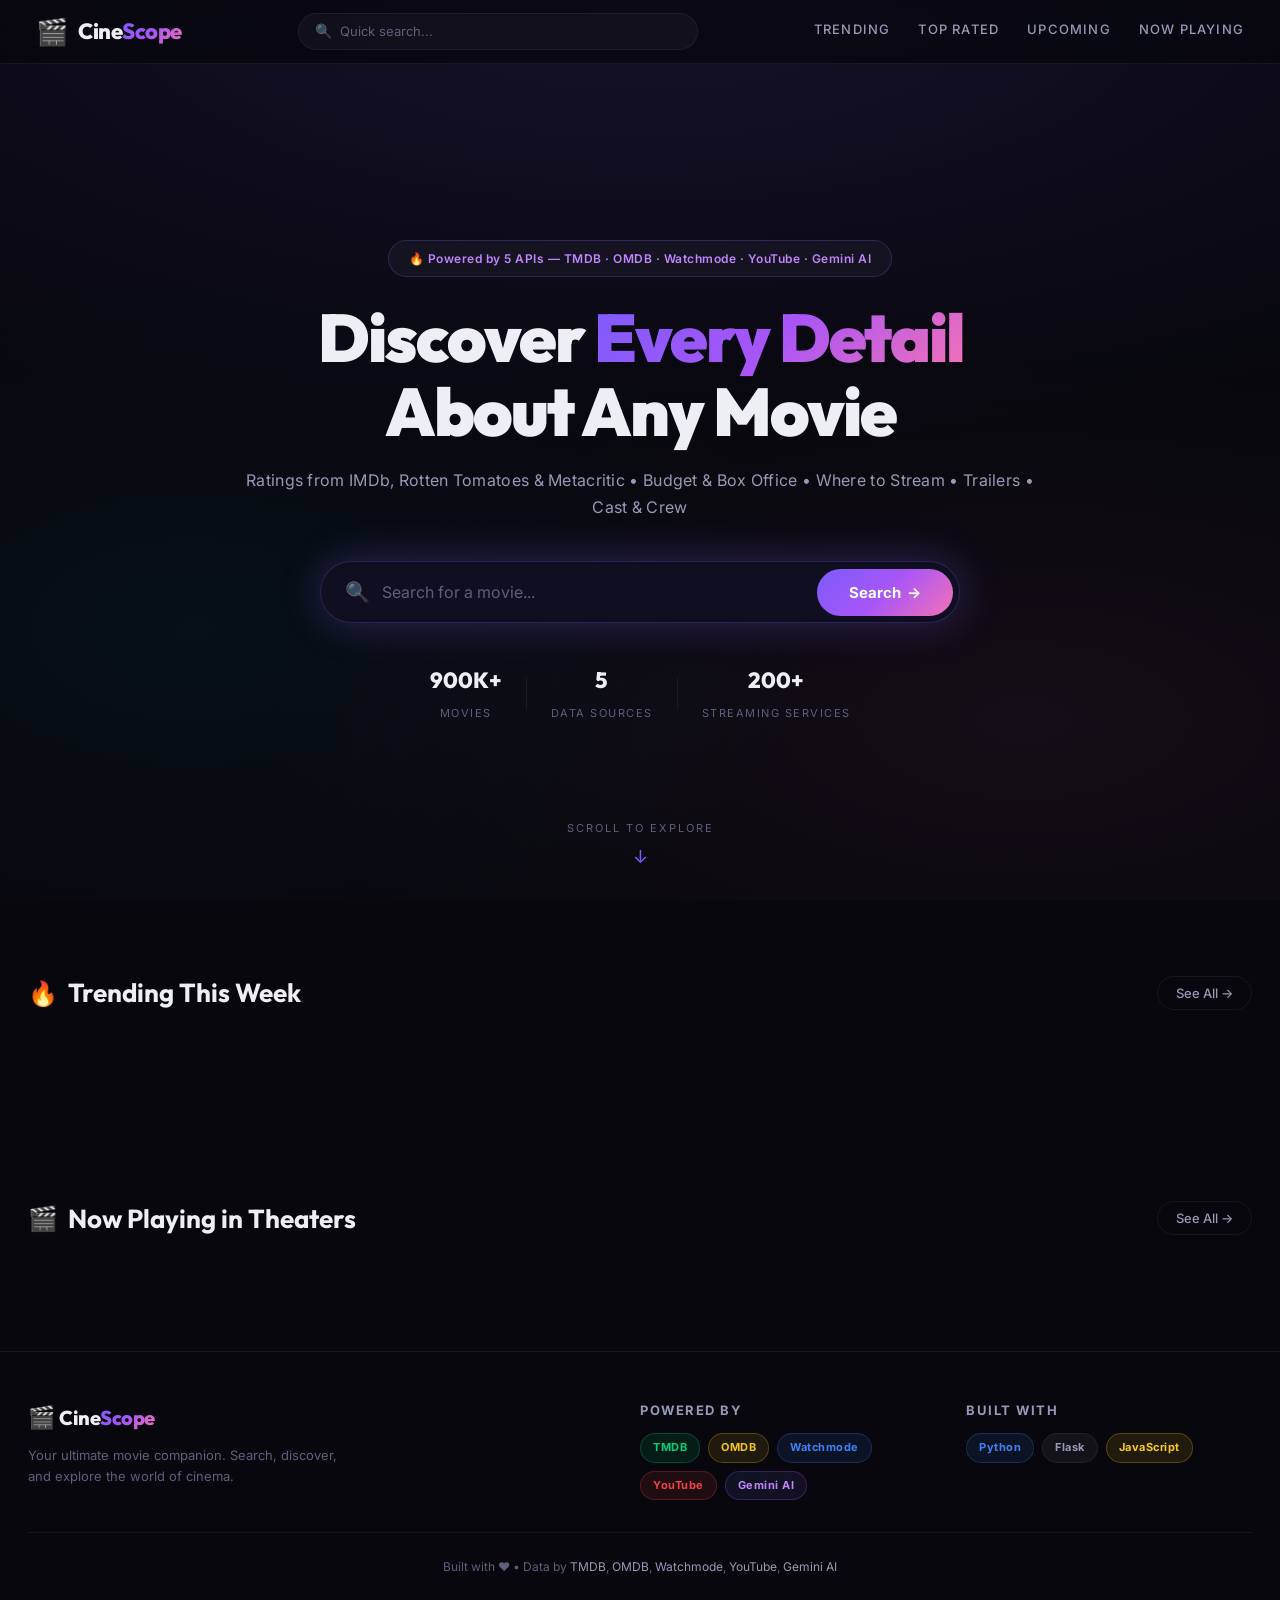
==== commit 1373c886: "feat: add Gemini AI movie analysis, secure environment configuration via .env, and update documentat" ====
--- a/static/index.html
+++ b/static/index.html
@@ -38,7 +38,7 @@
         <div class="hero-particles" id="hero-particles"></div>
         <div class="hero-bg-overlay"></div>
         <div class="hero-content">
-            <div class="hero-badge">🔥 Powered by 4 APIs — TMDB · OMDB · Watchmode · YouTube</div>
+            <div class="hero-badge">🔥 Powered by 5 APIs — TMDB · OMDB · Watchmode · YouTube · Gemini AI</div>
             <h1 class="hero-title">
                 Discover <span class="gradient-text">Every Detail</span><br>
                 About Any Movie
@@ -61,7 +61,7 @@
             <div class="hero-stats">
                 <div class="stat-item"><span class="stat-value" id="stat-movies">900K+</span><span class="stat-label">Movies</span></div>
                 <div class="stat-divider"></div>
-                <div class="stat-item"><span class="stat-value">4</span><span class="stat-label">Data Sources</span></div>
+                <div class="stat-item"><span class="stat-value">5</span><span class="stat-label">Data Sources</span></div>
                 <div class="stat-divider"></div>
                 <div class="stat-item"><span class="stat-value">200+</span><span class="stat-label">Streaming Services</span></div>
             </div>
@@ -143,6 +143,7 @@
                         <span class="api-badge omdb">OMDB</span>
                         <span class="api-badge watchmode">Watchmode</span>
                         <span class="api-badge youtube">YouTube</span>
+                        <span class="api-badge gemini">Gemini AI</span>
                     </div>
                 </div>
                 <div class="footer-tech">
@@ -155,7 +156,7 @@
                 </div>
             </div>
             <div class="footer-bottom">
-                <p>Built with ❤️ &bull; Data by <a href="https://www.themoviedb.org/" target="_blank">TMDB</a>, <a href="http://www.omdbapi.com/" target="_blank">OMDB</a>, <a href="https://api.watchmode.com/" target="_blank">Watchmode</a>, <a href="https://developers.google.com/youtube" target="_blank">YouTube</a></p>
+                <p>Built with ❤️ &bull; Data by <a href="https://www.themoviedb.org/" target="_blank">TMDB</a>, <a href="http://www.omdbapi.com/" target="_blank">OMDB</a>, <a href="https://api.watchmode.com/" target="_blank">Watchmode</a>, <a href="https://developers.google.com/youtube" target="_blank">YouTube</a>, <a href="https://ai.google.dev/" target="_blank">Gemini AI</a></p>
             </div>
         </div>
     </footer>
--- a/static/style.css
+++ b/static/style.css
@@ -701,6 +701,152 @@
 .info-item .info-label { font-size: 11px; color: var(--text-muted); text-transform: uppercase; letter-spacing: 1px; margin-bottom: 4px; }
 .info-item .info-value { font-size: 14px; font-weight: 600; }
 
+/* ── AI ANALYSIS (Gemini) ────────────────────────────── */
+.ai-badge {
+    background: linear-gradient(135deg, rgba(66, 133, 244, 0.15), rgba(168, 85, 247, 0.15));
+    border: 1px solid rgba(168, 85, 247, 0.3);
+    color: var(--accent-secondary);
+    padding: 3px 10px; border-radius: var(--radius-full);
+    font-size: 10px; font-weight: 700; letter-spacing: 0.5px;
+    margin-left: 8px; text-transform: uppercase;
+}
+.ai-analysis-container { animation: fadeInUp 0.4s ease-out; }
+
+/* Loading shimmer */
+.ai-loading { padding: 20px 0; }
+.ai-loading-shimmer {
+    height: 16px; border-radius: var(--radius-sm);
+    background: linear-gradient(90deg, var(--bg-card) 25%, var(--bg-card-hover) 50%, var(--bg-card) 75%);
+    background-size: 200% 100%;
+    animation: shimmer 1.5s ease-in-out infinite;
+    margin-bottom: 12px;
+}
+.ai-loading-shimmer.short { width: 60%; }
+@keyframes shimmer {
+    0% { background-position: 200% 0; }
+    100% { background-position: -200% 0; }
+}
+.ai-loading-text {
+    display: block; text-align: center; margin-top: 16px;
+    font-size: 13px; color: var(--accent-secondary); font-weight: 500;
+    animation: pulse 2s ease-in-out infinite;
+}
+@keyframes pulse { 0%, 100% { opacity: 0.6; } 50% { opacity: 1; } }
+
+/* Error state */
+.ai-error {
+    background: rgba(239, 68, 68, 0.06);
+    border: 1px solid rgba(239, 68, 68, 0.2);
+    border-radius: var(--radius-md); padding: 20px;
+    text-align: center; color: var(--text-muted); font-size: 13px;
+}
+.ai-error small { opacity: 0.7; }
+
+/* Verdict + Score row */
+.ai-verdict-row { display: flex; gap: 16px; margin-bottom: 20px; }
+.ai-verdict-card {
+    flex: 1; display: flex; align-items: flex-start; gap: 14px;
+    background: linear-gradient(135deg, rgba(124, 92, 252, 0.06), rgba(168, 85, 247, 0.03));
+    border: 1px solid var(--border-accent); border-radius: var(--radius-md);
+    padding: 20px;
+}
+.ai-verdict-icon { font-size: 28px; flex-shrink: 0; }
+.ai-label {
+    font-size: 11px; color: var(--text-muted); text-transform: uppercase;
+    letter-spacing: 1.2px; font-weight: 600; margin-bottom: 6px;
+}
+.ai-verdict { font-size: 15px; color: var(--text-primary); line-height: 1.6; font-weight: 500; }
+
+.ai-score-card {
+    flex-shrink: 0; width: 120px; text-align: center;
+    background: var(--bg-card); border: 1px solid var(--border-subtle);
+    border-radius: var(--radius-md); padding: 18px 14px;
+    display: flex; flex-direction: column; align-items: center; gap: 8px;
+}
+.ai-score-ring {
+    width: 72px; height: 72px; border-radius: 50%;
+    background: conic-gradient(var(--accent-primary) var(--score-pct, 0%), var(--bg-glass-light) var(--score-pct, 0%));
+    display: flex; flex-direction: column; align-items: center; justify-content: center;
+    position: relative;
+}
+.ai-score-ring::before {
+    content: ''; position: absolute; inset: 6px;
+    border-radius: 50%; background: var(--bg-card);
+}
+.ai-score-value {
+    position: relative; z-index: 1;
+    font-family: var(--font-display); font-size: 22px; font-weight: 800;
+    background: var(--accent-gradient); -webkit-background-clip: text;
+    -webkit-text-fill-color: transparent; background-clip: text;
+}
+.ai-score-label { position: relative; z-index: 1; font-size: 11px; color: var(--text-muted); font-weight: 600; }
+.ai-score-subtitle { font-size: 11px; color: var(--text-muted); text-transform: uppercase; letter-spacing: 1px; font-weight: 600; }
+
+/* One-liner */
+.ai-oneliner {
+    text-align: center; font-size: 16px; font-style: italic;
+    color: var(--accent-secondary); padding: 16px 24px;
+    background: var(--bg-glass-light); border-radius: var(--radius-md);
+    margin-bottom: 20px; font-weight: 400; line-height: 1.5;
+}
+.ai-oneliner-quote { font-size: 24px; font-weight: 800; color: var(--accent-primary); vertical-align: -3px; }
+
+/* Meta row */
+.ai-meta-row { display: flex; gap: 12px; margin-bottom: 20px; }
+.ai-meta-chip {
+    flex: 1; display: flex; align-items: center; gap: 10px;
+    background: var(--bg-card); border: 1px solid var(--border-subtle);
+    border-radius: var(--radius-md); padding: 14px;
+}
+.ai-meta-icon { font-size: 22px; }
+.ai-meta-label { font-size: 10px; color: var(--text-muted); text-transform: uppercase; letter-spacing: 1px; font-weight: 600; }
+.ai-meta-value { font-size: 13px; font-weight: 600; color: var(--text-primary); margin-top: 2px; }
+
+/* Themes */
+.ai-tags-section { margin-bottom: 20px; }
+.ai-tags { display: flex; flex-wrap: wrap; gap: 8px; margin-top: 8px; }
+.ai-tag {
+    background: linear-gradient(135deg, rgba(124, 92, 252, 0.12), rgba(244, 114, 182, 0.08));
+    border: 1px solid rgba(124, 92, 252, 0.2);
+    color: var(--accent-secondary); padding: 5px 14px; border-radius: var(--radius-full);
+    font-size: 12px; font-weight: 600;
+}
+
+/* Pros & Cons */
+.ai-pros-cons { display: grid; grid-template-columns: 1fr 1fr; gap: 14px; margin-bottom: 20px; }
+.ai-pros, .ai-cons {
+    background: var(--bg-card); border: 1px solid var(--border-subtle);
+    border-radius: var(--radius-md); padding: 16px;
+}
+.ai-pros { border-left: 3px solid var(--green); }
+.ai-cons { border-left: 3px solid var(--orange); }
+.ai-pros ul, .ai-cons ul { list-style: none; padding: 0; margin-top: 8px; }
+.ai-pros li, .ai-cons li {
+    font-size: 13px; color: var(--text-secondary); padding: 4px 0;
+    padding-left: 16px; position: relative; line-height: 1.5;
+}
+.ai-pros li::before { content: '✓'; position: absolute; left: 0; color: var(--green); font-weight: 700; }
+.ai-cons li::before { content: '•'; position: absolute; left: 2px; color: var(--orange); font-weight: 700; }
+
+/* Fun facts */
+.ai-facts { margin-bottom: 20px; }
+.ai-fact-item {
+    display: flex; align-items: flex-start; gap: 10px;
+    padding: 8px 0; font-size: 13px; color: var(--text-secondary); line-height: 1.5;
+}
+.ai-fact-dot { color: var(--yellow); font-size: 18px; flex-shrink: 0; line-height: 1; }
+
+/* AI Picks */
+.ai-picks { margin-bottom: 10px; }
+.ai-picks-list { display: flex; flex-wrap: wrap; gap: 8px; margin-top: 8px; }
+.ai-pick-chip {
+    background: var(--bg-card); border: 1px solid var(--border-subtle);
+    padding: 6px 16px; border-radius: var(--radius-full);
+    font-size: 12px; font-weight: 600; color: var(--text-primary);
+    cursor: default; transition: all var(--transition-fast);
+}
+.ai-pick-chip:hover { border-color: var(--accent-primary); background: var(--bg-card-hover); }
+
 /* No results */
 .no-results { text-align: center; padding: 40px 20px; color: var(--text-muted); }
 .no-results .emoji { font-size: 48px; margin-bottom: 12px; }
@@ -765,6 +911,7 @@
 .api-badge.omdb { background: rgba(245, 197, 24, 0.1); color: var(--imdb-yellow); border-color: rgba(245, 197, 24, 0.25); }
 .api-badge.watchmode { background: rgba(59, 130, 246, 0.1); color: var(--blue); border-color: rgba(59, 130, 246, 0.25); }
 .api-badge.youtube { background: rgba(239, 68, 68, 0.1); color: var(--red); border-color: rgba(239, 68, 68, 0.25); }
+.api-badge.gemini { background: linear-gradient(135deg, rgba(66, 133, 244, 0.1), rgba(168, 85, 247, 0.1)); color: var(--accent-secondary); border-color: rgba(168, 85, 247, 0.25); }
 .api-badge.python { background: rgba(59, 130, 246, 0.1); color: var(--blue); border-color: rgba(59, 130, 246, 0.25); }
 .api-badge.flask { background: rgba(255, 255, 255, 0.05); color: var(--text-secondary); border-color: var(--border-subtle); }
 .api-badge.js { background: rgba(250, 204, 21, 0.1); color: var(--yellow); border-color: rgba(250, 204, 21, 0.25); }
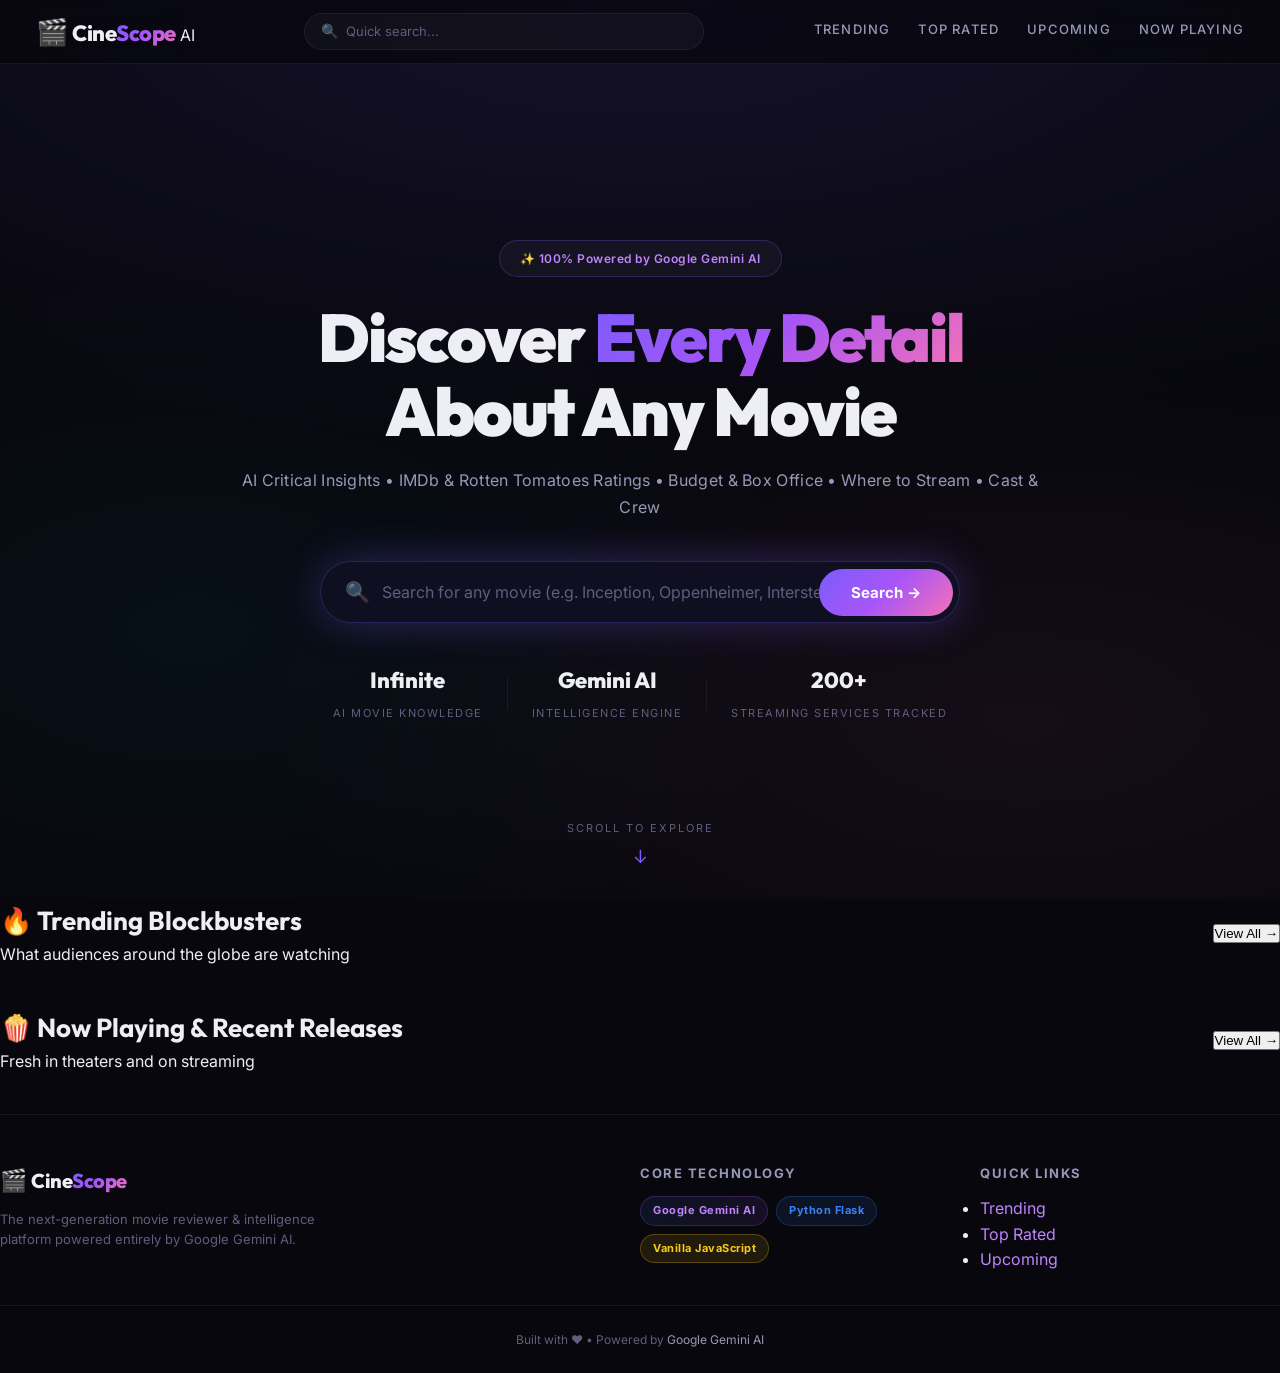
==== commit bcdffc89: "refactor: power platform 100% via Google Gemini AI and remove TMDB/OMDB/Watchmode/YouTube keys" ====
--- a/static/index.html
+++ b/static/index.html
@@ -3,160 +3,183 @@
 <head>
     <meta charset="UTF-8">
     <meta name="viewport" content="width=device-width, initial-scale=1.0">
-    <title>CineScope — Movie Reviewer & Explorer</title>
-    <meta name="description" content="Search any movie and discover detailed reviews, budget, box office collection, where to watch, cast, and more. Your ultimate movie companion powered by TMDB, OMDB, Watchmode & YouTube.">
+    <title>CineScope — Movie Reviewer & Explorer | Gemini AI</title>
+    <meta name="description" content="Discover everything about any movie — AI Critical Analysis, Ratings from IMDb & Rotten Tomatoes, Box Office & Budget, Streaming platforms, Cast & Crew powered 100% by Google Gemini AI.">
+
+    <!-- Google Fonts -->
     <link rel="preconnect" href="https://fonts.googleapis.com">
     <link rel="preconnect" href="https://fonts.gstatic.com" crossorigin>
-    <link href="https://fonts.googleapis.com/css2?family=Inter:wght@300;400;500;600;700;800;900&family=Outfit:wght@400;500;600;700;800;900&family=JetBrains+Mono:wght@400;500;600&display=swap" rel="stylesheet">
+    <link href="https://fonts.googleapis.com/css2?family=Inter:wght@300;400;500;600;700;800;900&family=Outfit:wght@600;700;800;900&family=JetBrains+Mono:wght@400;500;600&display=swap" rel="stylesheet">
+
     <link rel="stylesheet" href="style.css">
 </head>
 <body>
 
-    <!-- ─── NAVBAR ─── -->
+    <!-- ═══════════════════════════════════════════════════════
+         NAVBAR
+         ═══════════════════════════════════════════════════════ -->
     <nav class="navbar" id="navbar">
-        <a href="#" class="logo" onclick="goHome(); return false;">
+        <div class="nav-brand" onclick="goHome()">
             <span class="logo-icon">🎬</span>
-            <span class="logo-text">Cine<span class="accent">Scope</span></span>
-        </a>
+            <span class="logo-text">Cine<span class="gradient-text">Scope</span></span>
+            <span class="nav-badge">AI</span>
+        </div>
+
         <div class="nav-center">
-            <div class="nav-search-wrapper" id="nav-search-wrapper">
+            <div class="nav-search-wrapper">
                 <span class="nav-search-icon">🔍</span>
                 <input type="text" id="nav-search-input" placeholder="Quick search..." autocomplete="off">
-                <div id="nav-suggestions" class="nav-suggestions hidden"></div>
+                <div class="suggestions-dropdown hidden" id="nav-suggestions"></div>
             </div>
         </div>
+
         <div class="nav-links">
-            <a href="#" onclick="showCategory('trending'); return false;">Trending</a>
-            <a href="#" onclick="showCategory('top-rated'); return false;">Top Rated</a>
-            <a href="#" onclick="showCategory('upcoming'); return false;">Upcoming</a>
-            <a href="#" onclick="showCategory('now-playing'); return false;">Now Playing</a>
+            <a href="#trending" onclick="showCategory('trending')">TRENDING</a>
+            <a href="#top-rated" onclick="showCategory('top-rated')">TOP RATED</a>
+            <a href="#upcoming" onclick="showCategory('upcoming')">UPCOMING</a>
+            <a href="#now-playing" onclick="showCategory('now-playing')">NOW PLAYING</a>
         </div>
     </nav>
 
-    <!-- ─── HERO ─── -->
-    <header id="hero">
+    <!-- ═══════════════════════════════════════════════════════
+         HERO SECTION
+         ═══════════════════════════════════════════════════════ -->
+    <header class="hero" id="hero">
         <div class="hero-particles" id="hero-particles"></div>
         <div class="hero-bg-overlay"></div>
         <div class="hero-content">
-            <div class="hero-badge">🔥 Powered by 5 APIs — TMDB · OMDB · Watchmode · YouTube · Gemini AI</div>
+            <div class="hero-badge">✨ 100% Powered by Google Gemini AI</div>
             <h1 class="hero-title">
                 Discover <span class="gradient-text">Every Detail</span><br>
                 About Any Movie
             </h1>
             <p class="hero-subtitle">
-                Ratings from IMDb, Rotten Tomatoes & Metacritic &bull; Budget & Box Office &bull;
-                Where to Stream &bull; Trailers &bull; Cast & Crew
+                AI Critical Insights &bull; IMDb & Rotten Tomatoes Ratings &bull; Budget & Box Office &bull; Where to Stream &bull; Cast & Crew
             </p>
-            <div class="search-container" id="hero-search">
+
+            <!-- Search bar -->
+            <div class="search-container">
                 <div class="search-wrapper">
                     <span class="search-icon">🔍</span>
-                    <input type="text" id="search-input" placeholder="Search for a movie..." autocomplete="off">
-                    <button id="search-btn" onclick="searchMovies()">
-                        <span>Search</span>
-                        <span class="btn-arrow">→</span>
-                    </button>
+                    <input type="text" id="search-input" placeholder="Search for any movie (e.g. Inception, Oppenheimer, Interstellar)..." autocomplete="off">
+                    <button id="search-btn" onclick="searchMovies()">Search →</button>
                 </div>
-                <div id="search-suggestions" class="search-suggestions hidden"></div>
+                <div class="suggestions-dropdown hidden" id="search-suggestions"></div>
             </div>
+
+            <!-- Stats counter -->
             <div class="hero-stats">
-                <div class="stat-item"><span class="stat-value" id="stat-movies">900K+</span><span class="stat-label">Movies</span></div>
+                <div class="stat-item"><span class="stat-value" id="stat-movies">Infinite</span><span class="stat-label">AI Movie Knowledge</span></div>
                 <div class="stat-divider"></div>
-                <div class="stat-item"><span class="stat-value">5</span><span class="stat-label">Data Sources</span></div>
+                <div class="stat-item"><span class="stat-value">Gemini AI</span><span class="stat-label">Intelligence Engine</span></div>
                 <div class="stat-divider"></div>
-                <div class="stat-item"><span class="stat-value">200+</span><span class="stat-label">Streaming Services</span></div>
+                <div class="stat-item"><span class="stat-value">200+</span><span class="stat-label">Streaming Services Tracked</span></div>
             </div>
         </div>
+
         <div class="scroll-indicator" id="scroll-indicator">
-            <span>Scroll to explore</span>
+            <span>SCROLL TO EXPLORE</span>
             <div class="scroll-arrow">↓</div>
         </div>
     </header>
 
-    <!-- ─── TRENDING SECTION ─── -->
-    <section id="trending-section" class="section">
-        <div class="container">
+    <!-- ═══════════════════════════════════════════════════════
+         MAIN CONTENT
+         ═══════════════════════════════════════════════════════ -->
+    <main class="main-content" id="main-content">
+
+        <!-- SEARCH RESULTS / CATEGORY VIEW -->
+        <section class="results-section hidden" id="results-section">
+            <div class="section-header">
+                <h2 class="section-title" id="results-title">Search Results</h2>
+                <button class="btn-secondary" onclick="goHome()">← Back to Home</button>
+            </div>
+            <div class="movie-grid" id="results-grid"></div>
+            <div class="pagination hidden" id="pagination"></div>
+        </section>
+
+        <!-- TRENDING THIS WEEK -->
+        <section class="movie-section" id="trending-section">
             <div class="section-header-flex">
-                <h2 class="section-title"><span class="title-icon">🔥</span> Trending This Week</h2>
-                <button class="see-all-btn" onclick="showCategory('trending')">See All →</button>
+                <div>
+                    <h2 class="section-title">🔥 Trending Blockbusters</h2>
+                    <p class="section-subtitle">What audiences around the globe are watching</p>
+                </div>
+                <button class="view-all-btn" onclick="showCategory('trending')">View All →</button>
             </div>
-            <div id="trending-grid" class="movie-scroll"></div>
-        </div>
-    </section>
+            <div class="movie-scroll" id="trending-grid"></div>
+        </section>
 
-    <!-- ─── NOW PLAYING SECTION ─── -->
-    <section id="now-playing-section" class="section">
-        <div class="container">
+        <!-- NOW PLAYING -->
+        <section class="movie-section" id="now-playing-section">
             <div class="section-header-flex">
-                <h2 class="section-title"><span class="title-icon">🎬</span> Now Playing in Theaters</h2>
-                <button class="see-all-btn" onclick="showCategory('now-playing')">See All →</button>
+                <div>
+                    <h2 class="section-title">🍿 Now Playing & Recent Releases</h2>
+                    <p class="section-subtitle">Fresh in theaters and on streaming</p>
+                </div>
+                <button class="view-all-btn" onclick="showCategory('now-playing')">View All →</button>
             </div>
-            <div id="now-playing-grid" class="movie-scroll"></div>
-        </div>
-    </section>
+            <div class="movie-scroll" id="now-playing-grid"></div>
+        </section>
 
-    <!-- ─── RESULTS SECTION ─── -->
-    <section id="results-section" class="section hidden">
-        <div class="container">
-            <div class="section-header">
-                <h2 id="results-title">Search Results</h2>
-                <button class="back-btn" onclick="goHome()">← Back to Home</button>
+    </main>
+
+    <!-- ═══════════════════════════════════════════════════════
+         MOVIE DETAIL MODAL
+         ═══════════════════════════════════════════════════════ -->
+    <div class="movie-modal hidden" id="movie-modal">
+        <div class="modal-backdrop" onclick="closeModal()"></div>
+        <div class="modal-container">
+            <button class="modal-close" onclick="closeModal()" title="Close (ESC)">✕</button>
+            <div class="modal-body" id="modal-body">
+                <!-- Dynamically populated -->
             </div>
-            <div id="results-grid" class="movie-grid"></div>
-            <div id="pagination" class="pagination hidden"></div>
-        </div>
-    </section>
-
-    <!-- ─── MOVIE DETAIL MODAL ─── -->
-    <div id="movie-modal" class="modal hidden">
-        <div class="modal-overlay" onclick="closeModal()"></div>
-        <div class="modal-content" id="modal-content">
-            <button class="modal-close" onclick="closeModal()">✕</button>
-            <div id="modal-body"></div>
         </div>
     </div>
 
-    <!-- ─── LOADING OVERLAY ─── -->
-    <div id="loading" class="loading hidden">
+    <!-- ═══════════════════════════════════════════════════════
+         LOADING & TOAST
+         ═══════════════════════════════════════════════════════ -->
+    <div class="loading hidden" id="loading">
         <div class="loader">
             <div class="loader-ring"></div>
             <div class="loader-ring delay"></div>
-            <span>Fetching from 4 APIs...</span>
+            <p>✨ Consulting Gemini AI...</p>
         </div>
     </div>
 
-    <!-- ─── TOAST ─── -->
-    <div id="toast" class="toast hidden"></div>
+    <div class="toast hidden" id="toast"></div>
 
-    <!-- ─── FOOTER ─── -->
+    <!-- ═══════════════════════════════════════════════════════
+         FOOTER
+         ═══════════════════════════════════════════════════════ -->
     <footer class="footer">
-        <div class="container">
+        <div class="footer-container">
             <div class="footer-grid">
                 <div class="footer-brand">
                     <span class="logo-icon">🎬</span>
-                    <span class="logo-text">Cine<span class="accent">Scope</span></span>
-                    <p class="footer-desc">Your ultimate movie companion. Search, discover, and explore the world of cinema.</p>
+                    <span class="logo-text">Cine<span class="gradient-text">Scope</span></span>
+                    <p class="footer-desc">The next-generation movie reviewer & intelligence platform powered entirely by Google Gemini AI.</p>
                 </div>
                 <div class="footer-apis">
-                    <h4>Powered By</h4>
+                    <h4>Core Technology</h4>
                     <div class="api-badges">
-                        <span class="api-badge tmdb">TMDB</span>
-                        <span class="api-badge omdb">OMDB</span>
-                        <span class="api-badge watchmode">Watchmode</span>
-                        <span class="api-badge youtube">YouTube</span>
-                        <span class="api-badge gemini">Gemini AI</span>
+                        <span class="api-badge gemini">Google Gemini AI</span>
+                        <span class="api-badge python">Python Flask</span>
+                        <span class="api-badge js">Vanilla JavaScript</span>
                     </div>
                 </div>
                 <div class="footer-tech">
-                    <h4>Built With</h4>
-                    <div class="api-badges">
-                        <span class="api-badge python">Python</span>
-                        <span class="api-badge flask">Flask</span>
-                        <span class="api-badge js">JavaScript</span>
-                    </div>
+                    <h4>Quick Links</h4>
+                    <ul class="footer-links">
+                        <li><a href="javascript:void(0)" onclick="showCategory('trending')">Trending</a></li>
+                        <li><a href="javascript:void(0)" onclick="showCategory('top-rated')">Top Rated</a></li>
+                        <li><a href="javascript:void(0)" onclick="showCategory('upcoming')">Upcoming</a></li>
+                    </ul>
                 </div>
             </div>
             <div class="footer-bottom">
-                <p>Built with ❤️ &bull; Data by <a href="https://www.themoviedb.org/" target="_blank">TMDB</a>, <a href="http://www.omdbapi.com/" target="_blank">OMDB</a>, <a href="https://api.watchmode.com/" target="_blank">Watchmode</a>, <a href="https://developers.google.com/youtube" target="_blank">YouTube</a>, <a href="https://ai.google.dev/" target="_blank">Gemini AI</a></p>
+                <p>Built with ❤️ &bull; Powered by <a href="https://ai.google.dev/" target="_blank">Google Gemini AI</a></p>
             </div>
         </div>
     </footer>
--- a/static/style.css
+++ b/static/style.css
@@ -618,21 +618,31 @@
     padding: 10px 12px; background: linear-gradient(transparent, rgba(0,0,0,0.85));
     font-size: 12px; font-weight: 600; line-height: 1.3;
 }
-.video-channel { font-size: 10px; color: var(--text-muted); margin-top: 2px; }
-
-/* ── CAST ────────────────────────────────────────────── */
-.cast-scroll { display: flex; gap: 14px; overflow-x: auto; padding-bottom: 8px; }
-.cast-scroll::-webkit-scrollbar { height: 4px; }
-.cast-scroll::-webkit-scrollbar-thumb { background: var(--accent-primary); border-radius: var(--radius-full); }
-.cast-card {
-    flex-shrink: 0; width: 110px; text-align: center;
-    background: var(--bg-card); border-radius: var(--radius-md); overflow: hidden;
-    border: 1px solid var(--border-subtle); transition: all var(--transition-fast);
-}
-.cast-card:hover { border-color: var(--accent-primary); transform: translateY(-4px); }
-.cast-card img { width: 100%; aspect-ratio: 2/3; object-fit: cover; }
-.cast-card .cast-name { font-size: 11px; font-weight: 600; padding: 8px 6px 2px; white-space: nowrap; overflow: hidden; text-overflow: ellipsis; }
-.cast-card .cast-character { font-size: 10px; color: var(--text-muted); padding: 0 6px 8px; white-space: nowrap; overflow: hidden; text-overflow: ellipsis; }
+.detail-backdrop-art {
+    width: 100%; height: 100%;
+    background: radial-gradient(circle at 70% 30%, rgba(124, 92, 252, 0.35) 0%, rgba(244, 114, 182, 0.18) 40%, rgba(7, 7, 13, 0.95) 85%);
+}
+
+.video-thumbnail-placeholder {
+    width: 100%; height: 100%; aspect-ratio: 16/9;
+    background: linear-gradient(135deg, var(--bg-card) 0%, var(--bg-card-hover) 100%);
+    display: flex; align-items: center; justify-content: center;
+}
+.trailer-play-icon {
+    width: 48px; height: 48px; border-radius: 50%;
+    background: var(--accent-gradient); display: flex; align-items: center; justify-content: center;
+    font-size: 18px; color: white; box-shadow: var(--shadow-glow);
+    transition: transform var(--transition-fast);
+}
+.video-card:hover .trailer-play-icon { transform: scale(1.15); }
+
+.cast-avatar-fallback {
+    width: 100%; aspect-ratio: 1/1;
+    background: linear-gradient(135deg, rgba(124, 92, 252, 0.2), rgba(244, 114, 182, 0.2));
+    display: flex; align-items: center; justify-content: center;
+    font-family: var(--font-display); font-size: 26px; font-weight: 800;
+    color: var(--accent-secondary); border-bottom: 1px solid var(--border-subtle);
+}
 
 /* ── CREW ────────────────────────────────────────────── */
 .crew-grid { display: grid; grid-template-columns: repeat(auto-fill, minmax(170px, 1fr)); gap: 10px; }
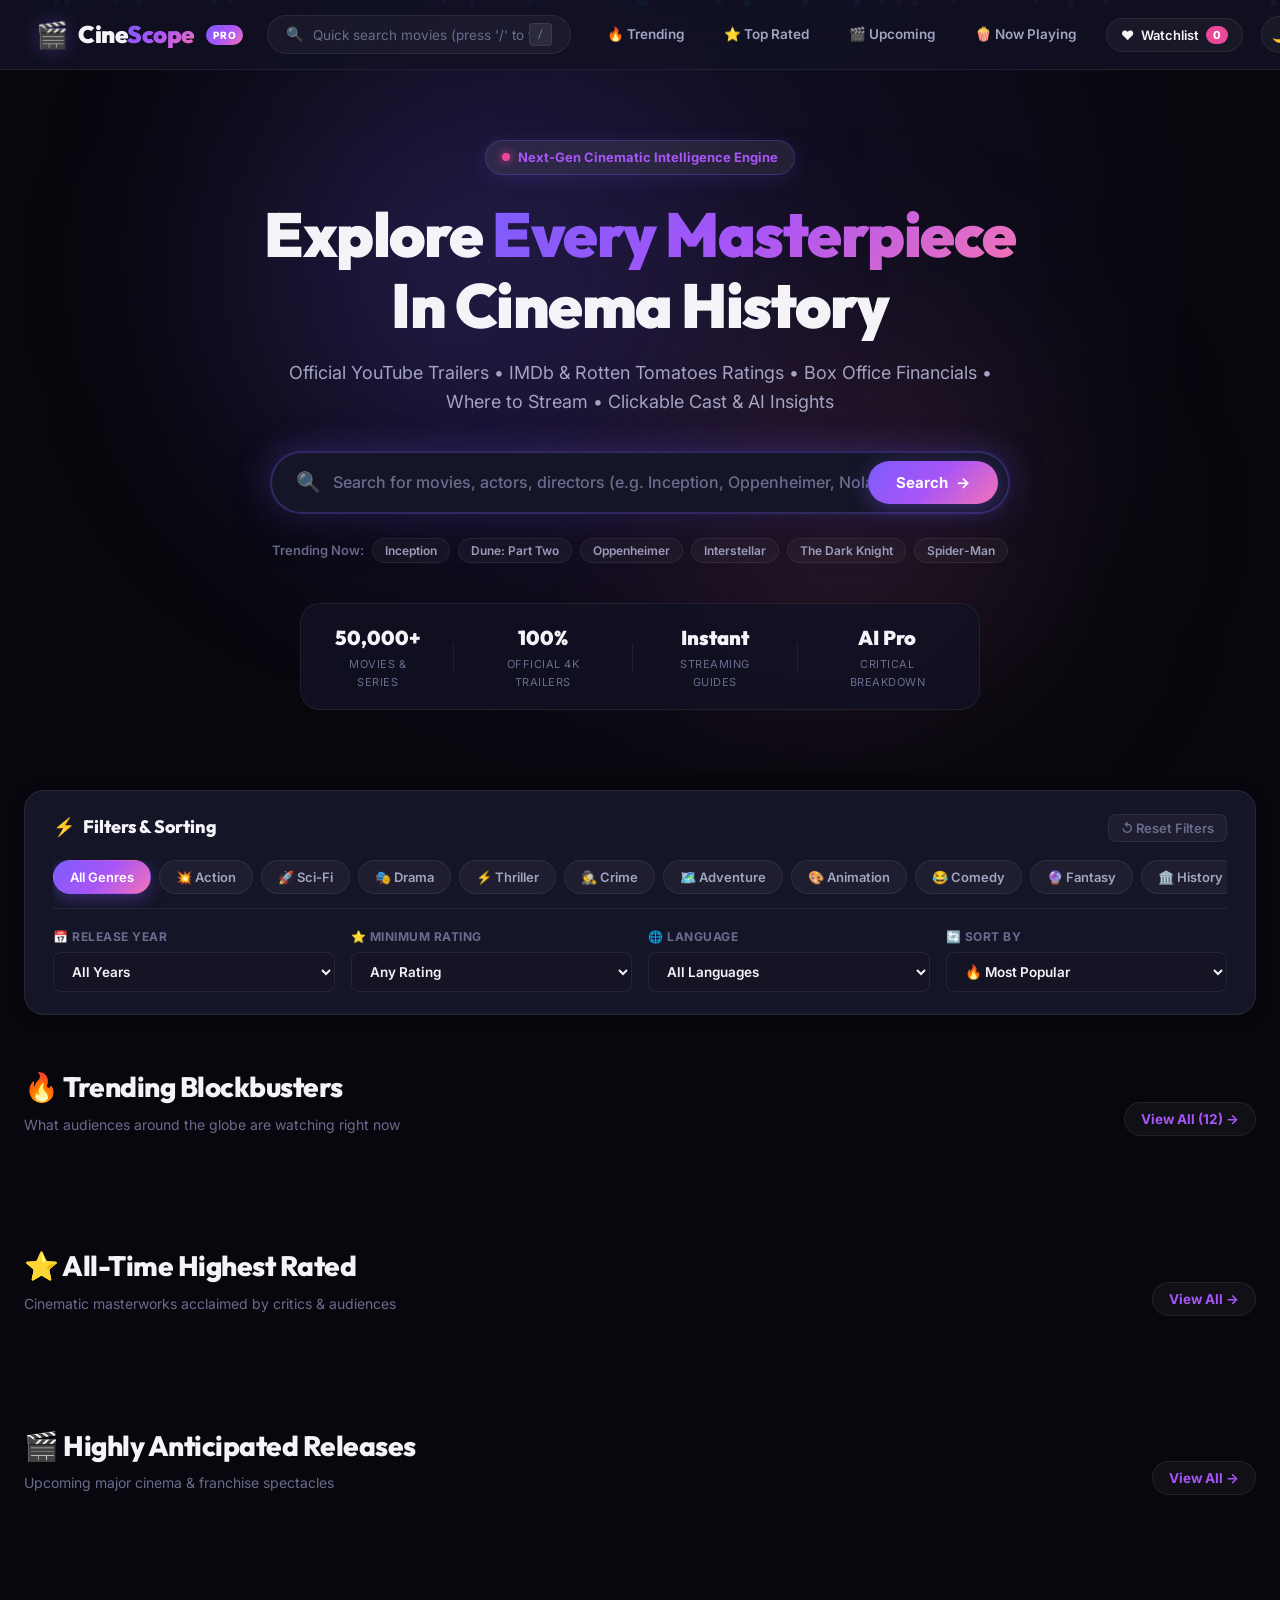
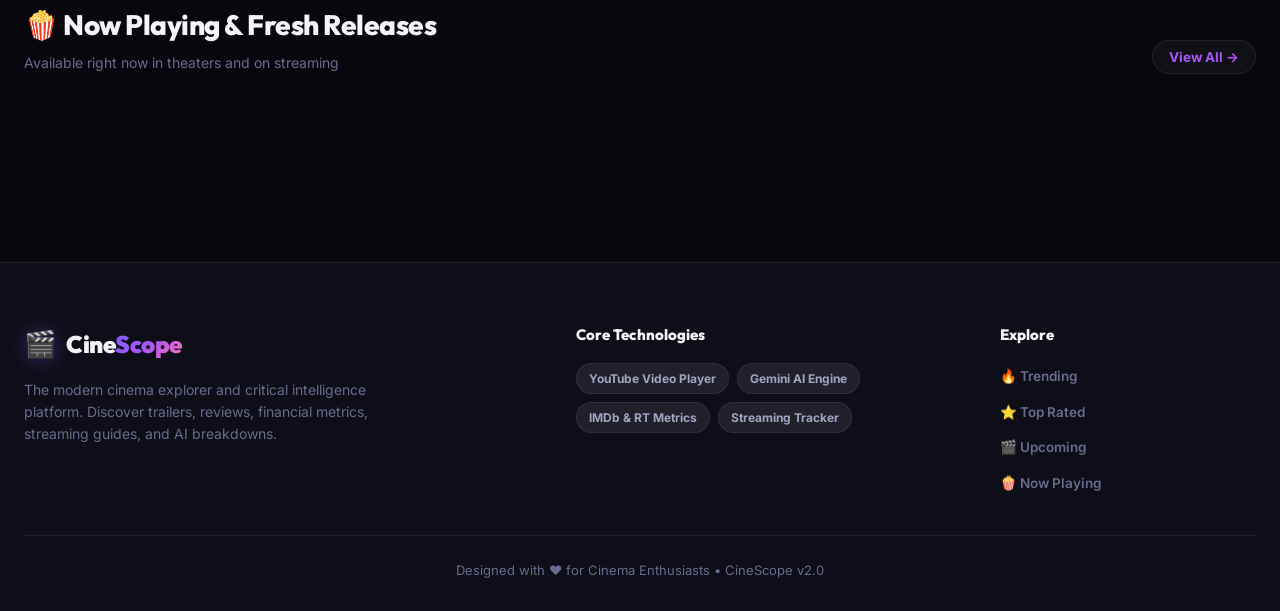
==== commit a790ab24: "feat: modern movie search, filters, embedded YouTube trailers, ratings, watchlist, reviews, and dark" ====
--- a/static/index.html
+++ b/static/index.html
@@ -1,16 +1,18 @@
 <!DOCTYPE html>
-<html lang="en">
+<html lang="en" data-theme="dark">
 <head>
     <meta charset="UTF-8">
     <meta name="viewport" content="width=device-width, initial-scale=1.0">
-    <title>CineScope — Movie Reviewer & Explorer | Gemini AI</title>
-    <meta name="description" content="Discover everything about any movie — AI Critical Analysis, Ratings from IMDb & Rotten Tomatoes, Box Office & Budget, Streaming platforms, Cast & Crew powered 100% by Google Gemini AI.">
+    <title>CineScope — Modern Movie Search, Reviews & Intelligence</title>
+    <meta name="description" content="Search movies, view high-res posters, official YouTube trailers, IMDb & Rotten Tomatoes ratings, box office financials, streaming availability, cast filmographies, and AI critical insights.">
+    <meta name="theme-color" content="#07070d">
 
     <!-- Google Fonts -->
     <link rel="preconnect" href="https://fonts.googleapis.com">
     <link rel="preconnect" href="https://fonts.gstatic.com" crossorigin>
-    <link href="https://fonts.googleapis.com/css2?family=Inter:wght@300;400;500;600;700;800;900&family=Outfit:wght@600;700;800;900&family=JetBrains+Mono:wght@400;500;600&display=swap" rel="stylesheet">
-
+    <link href="https://fonts.googleapis.com/css2?family=Inter:wght@300;400;500;600;700;800;900&family=Outfit:wght@500;600;700;800;900&family=JetBrains+Mono:wght@400;500;600&display=swap" rel="stylesheet">
+
+    <!-- Main Stylesheet -->
     <link rel="stylesheet" href="style.css">
 </head>
 <body>
@@ -19,25 +21,40 @@
          NAVBAR
          ═══════════════════════════════════════════════════════ -->
     <nav class="navbar" id="navbar">
-        <div class="nav-brand" onclick="goHome()">
+        <div class="nav-brand" onclick="goHome()" role="button" tabindex="0" title="Back to Home">
             <span class="logo-icon">🎬</span>
             <span class="logo-text">Cine<span class="gradient-text">Scope</span></span>
-            <span class="nav-badge">AI</span>
+            <span class="nav-badge">PRO</span>
         </div>
 
         <div class="nav-center">
             <div class="nav-search-wrapper">
                 <span class="nav-search-icon">🔍</span>
-                <input type="text" id="nav-search-input" placeholder="Quick search..." autocomplete="off">
-                <div class="suggestions-dropdown hidden" id="nav-suggestions"></div>
-            </div>
-        </div>
-
-        <div class="nav-links">
-            <a href="#trending" onclick="showCategory('trending')">TRENDING</a>
-            <a href="#top-rated" onclick="showCategory('top-rated')">TOP RATED</a>
-            <a href="#upcoming" onclick="showCategory('upcoming')">UPCOMING</a>
-            <a href="#now-playing" onclick="showCategory('now-playing')">NOW PLAYING</a>
+                <input type="text" id="nav-search-input" placeholder="Quick search movies (press '/' to focus)..." autocomplete="off" aria-label="Search movies">
+                <span class="nav-search-kbd">/</span>
+                <div class="suggestions-dropdown hidden" id="nav-suggestions" role="listbox"></div>
+            </div>
+        </div>
+
+        <div class="nav-right">
+            <div class="nav-links">
+                <a href="javascript:void(0)" onclick="showCategory('trending')" class="nav-link" id="nav-trending">🔥 Trending</a>
+                <a href="javascript:void(0)" onclick="showCategory('top-rated')" class="nav-link" id="nav-top-rated">⭐ Top Rated</a>
+                <a href="javascript:void(0)" onclick="showCategory('upcoming')" class="nav-link" id="nav-upcoming">🎬 Upcoming</a>
+                <a href="javascript:void(0)" onclick="showCategory('now-playing')" class="nav-link" id="nav-now-playing">🍿 Now Playing</a>
+            </div>
+
+            <!-- Watchlist Button -->
+            <button class="nav-action-btn watchlist-btn" onclick="openWatchlistDrawer()" title="View Watchlist" aria-label="Open Watchlist">
+                <span class="btn-icon">❤️</span>
+                <span class="btn-label">Watchlist</span>
+                <span class="badge-count" id="watchlist-badge">0</span>
+            </button>
+
+            <!-- Theme Toggle Button -->
+            <button class="nav-action-btn theme-toggle-btn" id="theme-toggle" onclick="toggleTheme()" title="Toggle Dark/Light Mode" aria-label="Toggle Theme">
+                <span class="theme-icon" id="theme-icon">🌙</span>
+            </button>
         </div>
     </nav>
 
@@ -46,109 +63,365 @@
          ═══════════════════════════════════════════════════════ -->
     <header class="hero" id="hero">
         <div class="hero-particles" id="hero-particles"></div>
-        <div class="hero-bg-overlay"></div>
+        <div class="hero-bg-glow hero-glow-1"></div>
+        <div class="hero-bg-glow hero-glow-2"></div>
+
         <div class="hero-content">
-            <div class="hero-badge">✨ 100% Powered by Google Gemini AI</div>
+            <div class="hero-badge">
+                <span class="pulse-dot"></span>
+                <span>Next-Gen Cinematic Intelligence Engine</span>
+            </div>
+
             <h1 class="hero-title">
-                Discover <span class="gradient-text">Every Detail</span><br>
-                About Any Movie
+                Explore <span class="gradient-text">Every Masterpiece</span><br>
+                In Cinema History
             </h1>
+
             <p class="hero-subtitle">
-                AI Critical Insights &bull; IMDb & Rotten Tomatoes Ratings &bull; Budget & Box Office &bull; Where to Stream &bull; Cast & Crew
+                Official YouTube Trailers &bull; IMDb & Rotten Tomatoes Ratings &bull; Box Office Financials &bull; Where to Stream &bull; Clickable Cast & AI Insights
             </p>
 
-            <!-- Search bar -->
+            <!-- Main Search Container -->
             <div class="search-container">
                 <div class="search-wrapper">
                     <span class="search-icon">🔍</span>
-                    <input type="text" id="search-input" placeholder="Search for any movie (e.g. Inception, Oppenheimer, Interstellar)..." autocomplete="off">
-                    <button id="search-btn" onclick="searchMovies()">Search →</button>
-                </div>
-                <div class="suggestions-dropdown hidden" id="search-suggestions"></div>
-            </div>
-
-            <!-- Stats counter -->
+                    <input type="text" id="search-input" placeholder="Search for movies, actors, directors (e.g. Inception, Oppenheimer, Nolan)..." autocomplete="off" aria-label="Main movie search">
+                    <button class="search-clear-btn hidden" id="search-clear" onclick="clearSearchInput()" title="Clear search">✕</button>
+                    <button id="search-btn" class="search-action-btn" onclick="triggerSearch()">
+                        <span>Search</span>
+                        <span class="arrow-icon">→</span>
+                    </button>
+                </div>
+                <div class="suggestions-dropdown hidden" id="search-suggestions" role="listbox"></div>
+            </div>
+
+            <!-- Quick Trending Tags -->
+            <div class="hero-tags">
+                <span class="tags-label">Trending Now:</span>
+                <button class="hero-tag-chip" onclick="quickSearch('Inception')">Inception</button>
+                <button class="hero-tag-chip" onclick="quickSearch('Dune: Part Two')">Dune: Part Two</button>
+                <button class="hero-tag-chip" onclick="quickSearch('Oppenheimer')">Oppenheimer</button>
+                <button class="hero-tag-chip" onclick="quickSearch('Interstellar')">Interstellar</button>
+                <button class="hero-tag-chip" onclick="quickSearch('The Dark Knight')">The Dark Knight</button>
+                <button class="hero-tag-chip" onclick="quickSearch('Spider-Man')">Spider-Man</button>
+            </div>
+
+            <!-- Stats Bar -->
             <div class="hero-stats">
-                <div class="stat-item"><span class="stat-value" id="stat-movies">Infinite</span><span class="stat-label">AI Movie Knowledge</span></div>
+                <div class="stat-item">
+                    <span class="stat-value">50,000+</span>
+                    <span class="stat-label">Movies & Series</span>
+                </div>
                 <div class="stat-divider"></div>
-                <div class="stat-item"><span class="stat-value">Gemini AI</span><span class="stat-label">Intelligence Engine</span></div>
+                <div class="stat-item">
+                    <span class="stat-value">100%</span>
+                    <span class="stat-label">Official 4K Trailers</span>
+                </div>
                 <div class="stat-divider"></div>
-                <div class="stat-item"><span class="stat-value">200+</span><span class="stat-label">Streaming Services Tracked</span></div>
-            </div>
-        </div>
-
-        <div class="scroll-indicator" id="scroll-indicator">
-            <span>SCROLL TO EXPLORE</span>
-            <div class="scroll-arrow">↓</div>
+                <div class="stat-item">
+                    <span class="stat-value">Instant</span>
+                    <span class="stat-label">Streaming Guides</span>
+                </div>
+                <div class="stat-divider"></div>
+                <div class="stat-item">
+                    <span class="stat-value">AI Pro</span>
+                    <span class="stat-label">Critical Breakdown</span>
+                </div>
+            </div>
         </div>
     </header>
 
     <!-- ═══════════════════════════════════════════════════════
-         MAIN CONTENT
+         INTERACTIVE FILTER & CONTROLS BAR
+         ═══════════════════════════════════════════════════════ -->
+    <section class="filters-section" id="filters-section">
+        <div class="filters-container">
+            <div class="filters-top">
+                <div class="filters-heading">
+                    <span class="filter-icon">⚡</span>
+                    <span class="filter-title">Filters & Sorting</span>
+                </div>
+                <button class="reset-filters-btn" id="reset-filters-btn" onclick="resetAllFilters()">
+                    <span>↺ Reset Filters</span>
+                </button>
+            </div>
+
+            <!-- Genre Pills Scroll -->
+            <div class="genre-pills" id="genre-pills">
+                <button class="genre-pill active" data-genre="all" onclick="setGenreFilter('all', this)">All Genres</button>
+                <button class="genre-pill" data-genre="Action" onclick="setGenreFilter('Action', this)">💥 Action</button>
+                <button class="genre-pill" data-genre="Sci-Fi" onclick="setGenreFilter('Sci-Fi', this)">🚀 Sci-Fi</button>
+                <button class="genre-pill" data-genre="Drama" onclick="setGenreFilter('Drama', this)">🎭 Drama</button>
+                <button class="genre-pill" data-genre="Thriller" onclick="setGenreFilter('Thriller', this)">⚡ Thriller</button>
+                <button class="genre-pill" data-genre="Crime" onclick="setGenreFilter('Crime', this)">🕵️ Crime</button>
+                <button class="genre-pill" data-genre="Adventure" onclick="setGenreFilter('Adventure', this)">🗺️ Adventure</button>
+                <button class="genre-pill" data-genre="Animation" onclick="setGenreFilter('Animation', this)">🎨 Animation</button>
+                <button class="genre-pill" data-genre="Comedy" onclick="setGenreFilter('Comedy', this)">😂 Comedy</button>
+                <button class="genre-pill" data-genre="Fantasy" onclick="setGenreFilter('Fantasy', this)">🔮 Fantasy</button>
+                <button class="genre-pill" data-genre="History" onclick="setGenreFilter('History', this)">🏛️ History</button>
+            </div>
+
+            <!-- Filter Dropdowns Row -->
+            <div class="filter-dropdowns-row">
+                <!-- Year Filter -->
+                <div class="filter-group">
+                    <label for="filter-year">📅 Release Year</label>
+                    <select id="filter-year" onchange="applyFilters()">
+                        <option value="all">All Years</option>
+                        <option value="2025">2025 (Upcoming / Latest)</option>
+                        <option value="2024">2024</option>
+                        <option value="2023">2023</option>
+                        <option value="2020-2022">2020 – 2022</option>
+                        <option value="2010s">2010 – 2019 (2010s)</option>
+                        <option value="2000s">2000 – 2009 (2000s)</option>
+                        <option value="1990s">1990 – 1999 (1990s)</option>
+                        <option value="pre-1990">Classic (Pre-1990)</option>
+                    </select>
+                </div>
+
+                <!-- Rating Filter -->
+                <div class="filter-group">
+                    <label for="filter-rating">⭐ Minimum Rating</label>
+                    <select id="filter-rating" onchange="applyFilters()">
+                        <option value="0">Any Rating</option>
+                        <option value="8.5">⭐ 8.5+ Masterpiece</option>
+                        <option value="8.0">⭐ 8.0+ Excellent</option>
+                        <option value="7.5">⭐ 7.5+ Great</option>
+                        <option value="7.0">⭐ 7.0+ Good</option>
+                    </select>
+                </div>
+
+                <!-- Language Filter -->
+                <div class="filter-group">
+                    <label for="filter-lang">🌐 Language</label>
+                    <select id="filter-lang" onchange="applyFilters()">
+                        <option value="all">All Languages</option>
+                        <option value="en">English (EN)</option>
+                        <option value="ja">Japanese (JA)</option>
+                        <option value="ko">Korean (KO)</option>
+                        <option value="es">Spanish (ES)</option>
+                        <option value="fr">French (FR)</option>
+                        <option value="hi">Hindi (HI)</option>
+                        <option value="de">German (DE)</option>
+                        <option value="it">Italian (IT)</option>
+                    </select>
+                </div>
+
+                <!-- Sort By -->
+                <div class="filter-group">
+                    <label for="filter-sort">🔄 Sort By</label>
+                    <select id="filter-sort" onchange="applyFilters()">
+                        <option value="popularity">🔥 Most Popular</option>
+                        <option value="rating">⭐ Highest Rated</option>
+                        <option value="newest">📅 Newest First</option>
+                        <option value="oldest">🕰️ Oldest First</option>
+                        <option value="title">🔤 Title (A–Z)</option>
+                    </select>
+                </div>
+            </div>
+
+            <!-- Active Filter Indicators -->
+            <div class="active-filters-bar hidden" id="active-filters-bar">
+                <span class="active-label">Active:</span>
+                <div class="active-tags-list" id="active-tags-list"></div>
+            </div>
+        </div>
+    </section>
+
+    <!-- ═══════════════════════════════════════════════════════
+         MAIN CONTENT & SECTIONS
          ═══════════════════════════════════════════════════════ -->
     <main class="main-content" id="main-content">
 
-        <!-- SEARCH RESULTS / CATEGORY VIEW -->
+        <!-- SEARCH / FILTER RESULTS SECTION -->
         <section class="results-section hidden" id="results-section">
-            <div class="section-header">
-                <h2 class="section-title" id="results-title">Search Results</h2>
+            <div class="section-header-flex">
+                <div>
+                    <h2 class="section-title" id="results-title">Search Results</h2>
+                    <p class="section-subtitle" id="results-subtitle">Showing matched movies</p>
+                </div>
                 <button class="btn-secondary" onclick="goHome()">← Back to Home</button>
             </div>
             <div class="movie-grid" id="results-grid"></div>
             <div class="pagination hidden" id="pagination"></div>
         </section>
 
-        <!-- TRENDING THIS WEEK -->
+        <!-- TRENDING SECTION -->
         <section class="movie-section" id="trending-section">
             <div class="section-header-flex">
-                <div>
+                <div class="section-title-group">
                     <h2 class="section-title">🔥 Trending Blockbusters</h2>
-                    <p class="section-subtitle">What audiences around the globe are watching</p>
-                </div>
-                <button class="view-all-btn" onclick="showCategory('trending')">View All →</button>
-            </div>
-            <div class="movie-scroll" id="trending-grid"></div>
+                    <p class="section-subtitle">What audiences around the globe are watching right now</p>
+                </div>
+                <button class="view-all-btn" onclick="showCategory('trending')">View All (12) →</button>
+            </div>
+            <div class="movie-scroll-container">
+                <button class="scroll-nav-btn prev" onclick="scrollCarousel('trending-grid', -400)" aria-label="Scroll left">‹</button>
+                <div class="movie-scroll" id="trending-grid"></div>
+                <button class="scroll-nav-btn next" onclick="scrollCarousel('trending-grid', 400)" aria-label="Scroll right">›</button>
+            </div>
         </section>
 
-        <!-- NOW PLAYING -->
+        <!-- TOP RATED SECTION -->
+        <section class="movie-section" id="top-rated-section">
+            <div class="section-header-flex">
+                <div class="section-title-group">
+                    <h2 class="section-title">⭐ All-Time Highest Rated</h2>
+                    <p class="section-subtitle">Cinematic masterworks acclaimed by critics & audiences</p>
+                </div>
+                <button class="view-all-btn" onclick="showCategory('top-rated')">View All →</button>
+            </div>
+            <div class="movie-scroll-container">
+                <button class="scroll-nav-btn prev" onclick="scrollCarousel('top-rated-grid', -400)" aria-label="Scroll left">‹</button>
+                <div class="movie-scroll" id="top-rated-grid"></div>
+                <button class="scroll-nav-btn next" onclick="scrollCarousel('top-rated-grid', 400)" aria-label="Scroll right">›</button>
+            </div>
+        </section>
+
+        <!-- UPCOMING RELEASES SECTION -->
+        <section class="movie-section" id="upcoming-section">
+            <div class="section-header-flex">
+                <div class="section-title-group">
+                    <h2 class="section-title">🎬 Highly Anticipated Releases</h2>
+                    <p class="section-subtitle">Upcoming major cinema & franchise spectacles</p>
+                </div>
+                <button class="view-all-btn" onclick="showCategory('upcoming')">View All →</button>
+            </div>
+            <div class="movie-scroll-container">
+                <button class="scroll-nav-btn prev" onclick="scrollCarousel('upcoming-grid', -400)" aria-label="Scroll left">‹</button>
+                <div class="movie-scroll" id="upcoming-grid"></div>
+                <button class="scroll-nav-btn next" onclick="scrollCarousel('upcoming-grid', 400)" aria-label="Scroll right">›</button>
+            </div>
+        </section>
+
+        <!-- NOW PLAYING SECTION -->
         <section class="movie-section" id="now-playing-section">
             <div class="section-header-flex">
-                <div>
-                    <h2 class="section-title">🍿 Now Playing & Recent Releases</h2>
-                    <p class="section-subtitle">Fresh in theaters and on streaming</p>
+                <div class="section-title-group">
+                    <h2 class="section-title">🍿 Now Playing & Fresh Releases</h2>
+                    <p class="section-subtitle">Available right now in theaters and on streaming</p>
                 </div>
                 <button class="view-all-btn" onclick="showCategory('now-playing')">View All →</button>
             </div>
-            <div class="movie-scroll" id="now-playing-grid"></div>
+            <div class="movie-scroll-container">
+                <button class="scroll-nav-btn prev" onclick="scrollCarousel('now-playing-grid', -400)" aria-label="Scroll left">‹</button>
+                <div class="movie-scroll" id="now-playing-grid"></div>
+                <button class="scroll-nav-btn next" onclick="scrollCarousel('now-playing-grid', 400)" aria-label="Scroll right">›</button>
+            </div>
         </section>
 
     </main>
 
     <!-- ═══════════════════════════════════════════════════════
-         MOVIE DETAIL MODAL
-         ═══════════════════════════════════════════════════════ -->
-    <div class="movie-modal hidden" id="movie-modal">
+         FULL MOVIE DETAIL MODAL (With Embedded Player & Reviews)
+         ═══════════════════════════════════════════════════════ -->
+    <div class="movie-modal hidden" id="movie-modal" role="dialog" aria-modal="true">
         <div class="modal-backdrop" onclick="closeModal()"></div>
         <div class="modal-container">
-            <button class="modal-close" onclick="closeModal()" title="Close (ESC)">✕</button>
+            <button class="modal-close" onclick="closeModal()" title="Close (ESC)" aria-label="Close modal">✕</button>
             <div class="modal-body" id="modal-body">
+                <!-- Dynamically injected via JavaScript -->
+            </div>
+        </div>
+    </div>
+
+    <!-- ═══════════════════════════════════════════════════════
+         WATCHLIST DRAWER / MODAL
+         ═══════════════════════════════════════════════════════ -->
+    <div class="watchlist-drawer hidden" id="watchlist-drawer" role="dialog" aria-modal="true">
+        <div class="drawer-backdrop" onclick="closeWatchlistDrawer()"></div>
+        <div class="drawer-content">
+            <div class="drawer-header">
+                <div class="drawer-title-wrap">
+                    <span class="drawer-icon">❤️</span>
+                    <h3 class="drawer-title">My Watchlist</h3>
+                    <span class="watchlist-count-tag" id="drawer-count-tag">0 saved</span>
+                </div>
+                <button class="drawer-close-btn" onclick="closeWatchlistDrawer()" aria-label="Close watchlist">✕</button>
+            </div>
+
+            <div class="drawer-actions">
+                <button class="btn-clear-watchlist" onclick="clearWatchlist()">Clear All</button>
+            </div>
+
+            <div class="watchlist-items-list" id="watchlist-items-list">
                 <!-- Dynamically populated -->
             </div>
         </div>
     </div>
 
     <!-- ═══════════════════════════════════════════════════════
-         LOADING & TOAST
+         SHARE MODAL
+         ═══════════════════════════════════════════════════════ -->
+    <div class="share-modal hidden" id="share-modal" role="dialog" aria-modal="true">
+        <div class="modal-backdrop" onclick="closeShareModal()"></div>
+        <div class="share-card">
+            <div class="share-header">
+                <h3 class="share-title">📤 Share Movie</h3>
+                <button class="share-close-btn" onclick="closeShareModal()">✕</button>
+            </div>
+            <div class="share-movie-preview" id="share-movie-preview">
+                <!-- Injected movie preview -->
+            </div>
+            <div class="share-buttons-grid">
+                <button class="share-btn twitter" onclick="shareToSocial('twitter')">
+                    <span class="social-icon">𝕏</span> Twitter / X
+                </button>
+                <button class="share-btn whatsapp" onclick="shareToSocial('whatsapp')">
+                    <span class="social-icon">💬</span> WhatsApp
+                </button>
+                <button class="share-btn facebook" onclick="shareToSocial('facebook')">
+                    <span class="social-icon">👥</span> Facebook
+                </button>
+                <button class="share-btn reddit" onclick="shareToSocial('reddit')">
+                    <span class="social-icon">🤖</span> Reddit
+                </button>
+                <button class="share-btn linkedin" onclick="shareToSocial('linkedin')">
+                    <span class="social-icon">💼</span> LinkedIn
+                </button>
+                <button class="share-btn telegram" onclick="shareToSocial('telegram')">
+                    <span class="social-icon">✈️</span> Telegram
+                </button>
+            </div>
+            <div class="copy-link-box">
+                <input type="text" id="share-url-input" readonly>
+                <button class="copy-btn" id="copy-link-btn" onclick="copyShareLink()">Copy Link</button>
+            </div>
+        </div>
+    </div>
+
+    <!-- ═══════════════════════════════════════════════════════
+         ACTOR / PERSON FILMOGRAPHY MODAL
+         ═══════════════════════════════════════════════════════ -->
+    <div class="person-modal hidden" id="person-modal" role="dialog" aria-modal="true">
+        <div class="modal-backdrop" onclick="closePersonModal()"></div>
+        <div class="person-card">
+            <div class="person-header">
+                <div class="person-avatar-large" id="person-avatar">🎭</div>
+                <div class="person-info">
+                    <h3 class="person-name" id="person-name">Actor Name</h3>
+                    <p class="person-role-tag" id="person-role">Featured Filmography</p>
+                </div>
+                <button class="person-close-btn" onclick="closePersonModal()">✕</button>
+            </div>
+            <div class="person-filmography-grid" id="person-filmography-grid">
+                <!-- Filmography items -->
+            </div>
+        </div>
+    </div>
+
+    <!-- ═══════════════════════════════════════════════════════
+         GLOBAL LOADING & TOAST
          ═══════════════════════════════════════════════════════ -->
     <div class="loading hidden" id="loading">
         <div class="loader">
             <div class="loader-ring"></div>
             <div class="loader-ring delay"></div>
-            <p>✨ Consulting Gemini AI...</p>
+            <p id="loading-text">✨ Exploring CineScope Universe...</p>
         </div>
     </div>
 
-    <div class="toast hidden" id="toast"></div>
+    <div class="toast hidden" id="toast" role="status" aria-live="polite"></div>
 
     <!-- ═══════════════════════════════════════════════════════
          FOOTER
@@ -157,33 +430,41 @@
         <div class="footer-container">
             <div class="footer-grid">
                 <div class="footer-brand">
-                    <span class="logo-icon">🎬</span>
-                    <span class="logo-text">Cine<span class="gradient-text">Scope</span></span>
-                    <p class="footer-desc">The next-generation movie reviewer & intelligence platform powered entirely by Google Gemini AI.</p>
-                </div>
-                <div class="footer-apis">
-                    <h4>Core Technology</h4>
+                    <div class="nav-brand" onclick="goHome()" role="button" tabindex="0">
+                        <span class="logo-icon">🎬</span>
+                        <span class="logo-text">Cine<span class="gradient-text">Scope</span></span>
+                    </div>
+                    <p class="footer-desc">The modern cinema explorer and critical intelligence platform. Discover trailers, reviews, financial metrics, streaming guides, and AI breakdowns.</p>
+                </div>
+
+                <div class="footer-tech">
+                    <h4>Core Technologies</h4>
                     <div class="api-badges">
-                        <span class="api-badge gemini">Google Gemini AI</span>
-                        <span class="api-badge python">Python Flask</span>
-                        <span class="api-badge js">Vanilla JavaScript</span>
+                        <span class="api-badge yt">YouTube Video Player</span>
+                        <span class="api-badge gemini">Gemini AI Engine</span>
+                        <span class="api-badge ratings">IMDb & RT Metrics</span>
+                        <span class="api-badge stream">Streaming Tracker</span>
                     </div>
                 </div>
-                <div class="footer-tech">
-                    <h4>Quick Links</h4>
+
+                <div class="footer-links-col">
+                    <h4>Explore</h4>
                     <ul class="footer-links">
-                        <li><a href="javascript:void(0)" onclick="showCategory('trending')">Trending</a></li>
-                        <li><a href="javascript:void(0)" onclick="showCategory('top-rated')">Top Rated</a></li>
-                        <li><a href="javascript:void(0)" onclick="showCategory('upcoming')">Upcoming</a></li>
+                        <li><a href="javascript:void(0)" onclick="showCategory('trending')">🔥 Trending</a></li>
+                        <li><a href="javascript:void(0)" onclick="showCategory('top-rated')">⭐ Top Rated</a></li>
+                        <li><a href="javascript:void(0)" onclick="showCategory('upcoming')">🎬 Upcoming</a></li>
+                        <li><a href="javascript:void(0)" onclick="showCategory('now-playing')">🍿 Now Playing</a></li>
                     </ul>
                 </div>
             </div>
+
             <div class="footer-bottom">
-                <p>Built with ❤️ &bull; Powered by <a href="https://ai.google.dev/" target="_blank">Google Gemini AI</a></p>
+                <p>Designed with ❤️ for Cinema Enthusiasts &bull; CineScope v2.0</p>
             </div>
         </div>
     </footer>
 
+    <!-- Application Script -->
     <script src="app.js"></script>
 </body>
 </html>
--- a/static/style.css
+++ b/static/style.css
@@ -1,249 +1,126 @@
 /* ======================================================
-   CineScope — Movie Reviewer & Explorer
-   Premium Dark Theme Stylesheet v2
-   Multi-API Edition (TMDB + OMDB + Watchmode + YouTube)
+   CineScope — Modern Movie Reviewer & Intelligence Platform
+   Ultra-Modern Styling with Dark/Light Mode & Glassmorphism
    ====================================================== */
 
-/* ── CSS VARIABLES ────────────────────────────────────── */
-:root {
+/* ── CSS VARIABLES / DESIGN TOKENS ──────────────────── */
+:root, [data-theme="dark"] {
     --bg-primary: #07070d;
     --bg-secondary: #0e0e18;
-    --bg-card: #16162a;
-    --bg-card-hover: #1e1e3a;
-    --bg-glass: rgba(16, 16, 36, 0.88);
-    --bg-glass-light: rgba(255, 255, 255, 0.035);
-    --bg-glass-lighter: rgba(255, 255, 255, 0.06);
-
-    --text-primary: #eeeef5;
-    --text-secondary: #9898b8;
-    --text-muted: #5e5e7e;
+    --bg-tertiary: #141424;
+    --bg-card: #151528;
+    --bg-card-hover: #1d1d36;
+    --bg-glass: rgba(18, 18, 36, 0.82);
+    --bg-glass-light: rgba(255, 255, 255, 0.04);
+    --bg-glass-lighter: rgba(255, 255, 255, 0.08);
+
+    --text-primary: #f3f3f8;
+    --text-secondary: #a3a3c2;
+    --text-muted: #6b6b8e;
 
     --accent-primary: #7c5cfc;
-    --accent-secondary: #c084fc;
-    --accent-pink: #f472b6;
-    --accent-gradient: linear-gradient(135deg, #7c5cfc, #a855f7, #f472b6);
-    --accent-gradient-2: linear-gradient(135deg, #06b6d4, #3b82f6, #7c5cfc);
-    --accent-glow: rgba(124, 92, 252, 0.3);
+    --accent-secondary: #a855f7;
+    --accent-pink: #ec4899;
+    --accent-cyan: #06b6d4;
+    --accent-blue: #3b82f6;
+    --accent-emerald: #10b981;
+    --accent-gradient: linear-gradient(135deg, #7c5cfc 0%, #a855f7 50%, #f472b6 100%);
+    --accent-gradient-hover: linear-gradient(135deg, #6b46fa 0%, #9333ea 50%, #ec4899 100%);
+    --accent-glow: rgba(124, 92, 252, 0.35);
 
     --green: #22c55e;
-    --yellow: #facc15;
+    --yellow: #eab308;
     --red: #ef4444;
     --orange: #f97316;
-    --blue: #3b82f6;
-    --cyan: #06b6d4;
-    --emerald: #10b981;
 
     --imdb-yellow: #f5c518;
     --rt-red: #fa320a;
-    --rt-green: #0ac855;
-    --metacritic-yellow: #ffcc34;
-    --tmdb-green: #01d277;
-
-    --border-subtle: rgba(255, 255, 255, 0.06);
-    --border-accent: rgba(124, 92, 252, 0.25);
+    --metacritic-green: #66cc33;
+
+    --border-subtle: rgba(255, 255, 255, 0.07);
+    --border-accent: rgba(124, 92, 252, 0.28);
+    --border-focus: rgba(168, 85, 247, 0.6);
 
     --radius-xs: 6px;
     --radius-sm: 8px;
-    --radius-md: 12px;
-    --radius-lg: 16px;
-    --radius-xl: 24px;
+    --radius-md: 14px;
+    --radius-lg: 20px;
+    --radius-xl: 28px;
     --radius-full: 9999px;
 
-    --shadow-sm: 0 2px 8px rgba(0, 0, 0, 0.3);
-    --shadow-md: 0 8px 32px rgba(0, 0, 0, 0.4);
-    --shadow-lg: 0 16px 64px rgba(0, 0, 0, 0.5);
-    --shadow-glow: 0 0 40px var(--accent-glow);
-    --shadow-glow-lg: 0 0 80px rgba(124, 92, 252, 0.2);
-
-    --transition-fast: 0.2s cubic-bezier(0.4, 0, 0.2, 1);
-    --transition-medium: 0.35s cubic-bezier(0.4, 0, 0.2, 1);
-    --transition-slow: 0.5s cubic-bezier(0.4, 0, 0.2, 1);
+    --shadow-sm: 0 4px 12px rgba(0, 0, 0, 0.3);
+    --shadow-md: 0 8px 30px rgba(0, 0, 0, 0.45);
+    --shadow-lg: 0 20px 60px rgba(0, 0, 0, 0.65);
+    --shadow-glow: 0 0 35px var(--accent-glow);
 
     --font-primary: 'Inter', -apple-system, BlinkMacSystemFont, sans-serif;
     --font-display: 'Outfit', 'Inter', sans-serif;
     --font-mono: 'JetBrains Mono', monospace;
-}
-
-/* ── RESET ────────────────────────────────────────────── */
+
+    --transition-fast: 0.18s cubic-bezier(0.4, 0, 0.2, 1);
+    --transition-medium: 0.3s cubic-bezier(0.4, 0, 0.2, 1);
+    --transition-slow: 0.5s cubic-bezier(0.4, 0, 0.2, 1);
+}
+
+[data-theme="light"] {
+    --bg-primary: #f4f5f9;
+    --bg-secondary: #eaecf3;
+    --bg-tertiary: #e0e3ee;
+    --bg-card: #ffffff;
+    --bg-card-hover: #f8f9fe;
+    --bg-glass: rgba(255, 255, 255, 0.88);
+    --bg-glass-light: rgba(0, 0, 0, 0.03);
+    --bg-glass-lighter: rgba(0, 0, 0, 0.06);
+
+    --text-primary: #121324;
+    --text-secondary: #525475;
+    --text-muted: #888ba8;
+
+    --accent-primary: #6343e8;
+    --accent-secondary: #8b34e8;
+    --accent-pink: #db2777;
+    --accent-cyan: #0284c7;
+    --accent-blue: #2563eb;
+    --accent-emerald: #059669;
+    --accent-gradient: linear-gradient(135deg, #6343e8 0%, #8b34e8 50%, #db2777 100%);
+    --accent-gradient-hover: linear-gradient(135deg, #512ecc 0%, #7622ce 50%, #be185d 100%);
+    --accent-glow: rgba(99, 67, 232, 0.2);
+
+    --green: #16a34a;
+    --yellow: #ca8a04;
+    --red: #dc2626;
+    --orange: #ea580c;
+
+    --border-subtle: rgba(0, 0, 0, 0.08);
+    --border-accent: rgba(99, 67, 232, 0.22);
+    --border-focus: rgba(139, 52, 232, 0.5);
+
+    --shadow-sm: 0 4px 12px rgba(0, 0, 0, 0.06);
+    --shadow-md: 0 10px 30px rgba(0, 0, 0, 0.08);
+    --shadow-lg: 0 20px 60px rgba(0, 0, 0, 0.12);
+    --shadow-glow: 0 0 30px rgba(99, 67, 232, 0.15);
+}
+
+/* ── RESET & BASE ─────────────────────────────────────── */
 *, *::before, *::after { margin: 0; padding: 0; box-sizing: border-box; }
 html { scroll-behavior: smooth; font-size: 16px; }
 body {
     font-family: var(--font-primary);
-    background: var(--bg-primary);
+    background-color: var(--bg-primary);
     color: var(--text-primary);
     line-height: 1.6;
     overflow-x: hidden;
     min-height: 100vh;
-}
-a { color: var(--accent-secondary); text-decoration: none; transition: color var(--transition-fast); }
-a:hover { color: var(--accent-primary); }
-img { max-width: 100%; display: block; }
+    transition: background-color var(--transition-medium), color var(--transition-medium);
+}
+a { color: var(--accent-primary); text-decoration: none; transition: color var(--transition-fast); }
+a:hover { color: var(--accent-secondary); }
+button, input, select, textarea { font-family: inherit; font-size: inherit; }
+button { cursor: pointer; border: none; background: none; }
+img { max-width: 100%; height: auto; display: block; }
 .hidden { display: none !important; }
-.container { max-width: 1320px; margin: 0 auto; padding: 0 28px; }
-
-/* ── SCROLLBAR ────────────────────────────────────────── */
-::-webkit-scrollbar { width: 8px; height: 6px; }
-::-webkit-scrollbar-track { background: var(--bg-secondary); }
-::-webkit-scrollbar-thumb { background: var(--accent-primary); border-radius: var(--radius-full); }
-::-webkit-scrollbar-thumb:hover { background: var(--accent-secondary); }
-
-/* ══════════════════════════════════════════════════════════
-   NAVBAR
-   ══════════════════════════════════════════════════════════ */
-.navbar {
-    display: flex;
-    align-items: center;
-    justify-content: space-between;
-    padding: 0 36px;
-    height: 64px;
-    position: fixed;
-    top: 0; left: 0; right: 0;
-    z-index: 100;
-    background: rgba(7, 7, 13, 0.75);
-    backdrop-filter: blur(24px) saturate(1.4);
-    border-bottom: 1px solid var(--border-subtle);
-    transition: background var(--transition-medium);
-}
-.navbar.scrolled { background: rgba(7, 7, 13, 0.95); }
-
-.logo { display: flex; align-items: center; gap: 10px; text-decoration: none; cursor: pointer; flex-shrink: 0; }
-.logo-icon { font-size: 26px; }
-.logo-text { font-family: var(--font-display); font-size: 22px; font-weight: 800; color: var(--text-primary); letter-spacing: -0.5px; }
-.logo-text .accent { background: var(--accent-gradient); -webkit-background-clip: text; -webkit-text-fill-color: transparent; background-clip: text; }
-
-/* Navbar search */
-.nav-center { flex: 1; display: flex; justify-content: center; padding: 0 32px; }
-.nav-search-wrapper {
-    position: relative;
-    display: flex;
-    align-items: center;
-    background: var(--bg-glass-light);
-    border: 1px solid var(--border-subtle);
-    border-radius: var(--radius-full);
-    padding: 6px 16px;
-    max-width: 400px;
-    width: 100%;
-    transition: all var(--transition-fast);
-}
-.nav-search-wrapper:focus-within { border-color: var(--accent-primary); background: var(--bg-glass-lighter); box-shadow: 0 0 20px var(--accent-glow); }
-.nav-search-icon { font-size: 14px; margin-right: 8px; opacity: 0.5; }
-#nav-search-input {
-    flex: 1; background: transparent; border: none; outline: none;
-    color: var(--text-primary); font-size: 13px; font-family: var(--font-primary);
-}
-#nav-search-input::placeholder { color: var(--text-muted); }
-
-.nav-suggestions {
-    position: absolute;
-    top: calc(100% + 8px);
-    left: 0; right: 0;
-    background: var(--bg-card);
-    border: 1px solid var(--border-subtle);
-    border-radius: var(--radius-md);
-    overflow: hidden;
-    z-index: 50;
-    box-shadow: var(--shadow-lg);
-    max-height: 360px;
-    overflow-y: auto;
-}
-
-.nav-links { display: flex; gap: 28px; flex-shrink: 0; }
-.nav-links a {
-    color: var(--text-secondary); font-weight: 500; font-size: 13px;
-    text-transform: uppercase; letter-spacing: 1.2px;
-    position: relative; padding-bottom: 4px;
-    transition: color var(--transition-fast);
-}
-.nav-links a::after {
-    content: ''; position: absolute; bottom: 0; left: 0;
-    width: 0; height: 2px;
-    background: var(--accent-gradient);
-    border-radius: var(--radius-full);
-    transition: width var(--transition-medium);
-}
-.nav-links a:hover { color: var(--text-primary); }
-.nav-links a:hover::after { width: 100%; }
-
-/* ══════════════════════════════════════════════════════════
-   HERO
-   ══════════════════════════════════════════════════════════ */
-#hero {
-    min-height: 100vh;
-    display: flex;
-    flex-direction: column;
-    align-items: center;
-    justify-content: center;
-    position: relative;
-    overflow: hidden;
-    padding-top: 64px;
-}
-
-.hero-particles {
-    position: absolute;
-    inset: 0;
-    pointer-events: none;
-    z-index: 0;
-}
-.hero-particle {
-    position: absolute;
-    width: 3px;
-    height: 3px;
-    border-radius: 50%;
-    background: var(--accent-primary);
-    opacity: 0;
-    animation: particleFloat 8s ease-in-out infinite;
-}
-@keyframes particleFloat {
-    0% { opacity: 0; transform: translateY(100vh) scale(0); }
-    20% { opacity: 0.6; }
-    80% { opacity: 0.3; }
-    100% { opacity: 0; transform: translateY(-100px) scale(1.5); }
-}
-
-.hero-bg-overlay {
-    position: absolute; inset: 0;
-    background:
-        radial-gradient(ellipse 90% 50% at 50% 0%, rgba(124, 92, 252, 0.12), transparent),
-        radial-gradient(ellipse 60% 40% at 80% 80%, rgba(244, 114, 182, 0.06), transparent),
-        radial-gradient(ellipse 50% 40% at 15% 70%, rgba(6, 182, 212, 0.05), transparent);
-    pointer-events: none;
-    animation: heroPulse 10s ease-in-out infinite alternate;
-}
-@keyframes heroPulse { 0% { opacity: 0.6; } 100% { opacity: 1; } }
-
-.hero-content {
-    text-align: center; z-index: 2; padding: 0 24px;
-    max-width: 860px;
-    animation: fadeInUp 0.8s ease-out;
-}
-@keyframes fadeInUp {
-    from { opacity: 0; transform: translateY(36px); }
-    to { opacity: 1; transform: translateY(0); }
-}
-
-.hero-badge {
-    display: inline-block;
-    background: var(--bg-glass-light);
-    border: 1px solid var(--border-accent);
-    border-radius: var(--radius-full);
-    padding: 8px 20px;
-    font-size: 12px;
-    color: var(--accent-secondary);
-    font-weight: 600;
-    letter-spacing: 0.5px;
-    margin-bottom: 24px;
-    animation: fadeInUp 0.8s ease-out 0.1s backwards;
-}
-
-.hero-title {
-    font-family: var(--font-display);
-    font-size: clamp(2.5rem, 6vw, 4.2rem);
-    font-weight: 900;
-    line-height: 1.1;
-    margin-bottom: 18px;
-    letter-spacing: -2px;
-    animation: fadeInUp 0.8s ease-out 0.2s backwards;
-}
+
+/* ── TYPOGRAPHY UTILITIES ─────────────────────────────── */
 .gradient-text {
     background: var(--accent-gradient);
     -webkit-background-clip: text;
@@ -251,723 +128,1956 @@
     background-clip: text;
 }
 
+/* ── SCROLLBAR ────────────────────────────────────────── */
+::-webkit-scrollbar { width: 8px; height: 8px; }
+::-webkit-scrollbar-track { background: var(--bg-secondary); }
+::-webkit-scrollbar-thumb { background: var(--accent-primary); border-radius: var(--radius-full); }
+::-webkit-scrollbar-thumb:hover { background: var(--accent-secondary); }
+
+/* ══════════════════════════════════════════════════════════
+   NAVBAR
+   ══════════════════════════════════════════════════════════ */
+.navbar {
+    display: flex;
+    align-items: center;
+    justify-content: space-between;
+    padding: 0 36px;
+    height: 70px;
+    position: fixed;
+    top: 0; left: 0; right: 0;
+    z-index: 1000;
+    background: var(--bg-glass);
+    backdrop-filter: blur(20px) saturate(1.4);
+    -webkit-backdrop-filter: blur(20px) saturate(1.4);
+    border-bottom: 1px solid var(--border-subtle);
+    transition: background var(--transition-medium), border-color var(--transition-medium), box-shadow var(--transition-medium);
+}
+.navbar.scrolled {
+    box-shadow: var(--shadow-md);
+    border-bottom-color: var(--border-accent);
+}
+
+.nav-brand {
+    display: flex;
+    align-items: center;
+    gap: 10px;
+    cursor: pointer;
+    user-select: none;
+    flex-shrink: 0;
+}
+.logo-icon { font-size: 26px; filter: drop-shadow(0 0 10px var(--accent-glow)); }
+.logo-text {
+    font-family: var(--font-display);
+    font-size: 24px;
+    font-weight: 900;
+    letter-spacing: -0.5px;
+    color: var(--text-primary);
+}
+.nav-badge {
+    font-size: 10px;
+    font-weight: 800;
+    padding: 2px 7px;
+    border-radius: var(--radius-full);
+    background: var(--accent-gradient);
+    color: #fff;
+    letter-spacing: 0.5px;
+    margin-left: 2px;
+}
+
+.nav-center {
+    flex: 1;
+    display: flex;
+    justify-content: center;
+    padding: 0 24px;
+    max-width: 540px;
+    position: relative;
+}
+.nav-search-wrapper {
+    position: relative;
+    display: flex;
+    align-items: center;
+    background: var(--bg-glass-light);
+    border: 1px solid var(--border-subtle);
+    border-radius: var(--radius-full);
+    padding: 7px 18px;
+    width: 100%;
+    transition: all var(--transition-fast);
+}
+.nav-search-wrapper:focus-within {
+    border-color: var(--accent-primary);
+    background: var(--bg-glass-lighter);
+    box-shadow: var(--shadow-glow);
+}
+.nav-search-icon { font-size: 14px; margin-right: 10px; opacity: 0.6; }
+#nav-search-input {
+    flex: 1;
+    background: transparent;
+    border: none;
+    outline: none;
+    color: var(--text-primary);
+    font-size: 13.5px;
+}
+#nav-search-input::placeholder { color: var(--text-muted); }
+.nav-search-kbd {
+    font-family: var(--font-mono);
+    font-size: 11px;
+    padding: 2px 7px;
+    background: var(--bg-glass-lighter);
+    border: 1px solid var(--border-subtle);
+    border-radius: 4px;
+    color: var(--text-muted);
+    user-select: none;
+}
+
+.nav-right {
+    display: flex;
+    align-items: center;
+    gap: 18px;
+    flex-shrink: 0;
+}
+.nav-links {
+    display: flex;
+    align-items: center;
+    gap: 16px;
+}
+.nav-link {
+    font-size: 13.5px;
+    font-weight: 600;
+    color: var(--text-secondary);
+    padding: 8px 12px;
+    border-radius: var(--radius-sm);
+    transition: all var(--transition-fast);
+}
+.nav-link:hover, .nav-link.active {
+    color: var(--text-primary);
+    background: var(--bg-glass-lighter);
+}
+
+.nav-action-btn {
+    display: flex;
+    align-items: center;
+    gap: 7px;
+    padding: 7px 14px;
+    border-radius: var(--radius-full);
+    background: var(--bg-glass-light);
+    border: 1px solid var(--border-subtle);
+    color: var(--text-primary);
+    font-size: 13px;
+    font-weight: 600;
+    transition: all var(--transition-fast);
+}
+.nav-action-btn:hover {
+    background: var(--bg-glass-lighter);
+    border-color: var(--accent-primary);
+    transform: translateY(-1px);
+}
+.watchlist-btn .badge-count {
+    font-size: 11px;
+    font-weight: 800;
+    padding: 2px 7px;
+    border-radius: var(--radius-full);
+    background: var(--accent-pink);
+    color: #fff;
+}
+.theme-toggle-btn {
+    padding: 8px 10px;
+    font-size: 15px;
+}
+
+/* ══════════════════════════════════════════════════════════
+   SUGGESTIONS DROPDOWN (Search real-time)
+   ══════════════════════════════════════════════════════════ */
+.suggestions-dropdown {
+    position: absolute;
+    top: calc(100% + 8px);
+    left: 0; right: 0;
+    background: var(--bg-card);
+    border: 1px solid var(--border-accent);
+    border-radius: var(--radius-md);
+    box-shadow: var(--shadow-lg);
+    z-index: 1100;
+    max-height: 420px;
+    overflow-y: auto;
+    backdrop-filter: blur(16px);
+}
+.suggestion-item {
+    display: flex;
+    align-items: center;
+    gap: 14px;
+    padding: 10px 16px;
+    cursor: pointer;
+    border-bottom: 1px solid var(--border-subtle);
+    transition: background var(--transition-fast);
+}
+.suggestion-item:last-child { border-bottom: none; }
+.suggestion-item:hover { background: var(--bg-glass-lighter); }
+.suggestion-poster {
+    width: 38px;
+    height: 56px;
+    border-radius: var(--radius-xs);
+    object-fit: cover;
+    background: var(--bg-tertiary);
+    flex-shrink: 0;
+}
+.suggestion-info { flex: 1; min-width: 0; }
+.suggestion-title {
+    font-size: 14px;
+    font-weight: 700;
+    color: var(--text-primary);
+    white-space: nowrap;
+    overflow: hidden;
+    text-overflow: ellipsis;
+}
+.suggestion-meta {
+    font-size: 12px;
+    color: var(--text-muted);
+    margin-top: 2px;
+}
+.suggestion-rating {
+    font-size: 13px;
+    font-weight: 700;
+    color: var(--yellow);
+    flex-shrink: 0;
+}
+
+/* ══════════════════════════════════════════════════════════
+   HERO SECTION
+   ══════════════════════════════════════════════════════════ */
+.hero {
+    position: relative;
+    padding: 140px 24px 60px;
+    min-height: 580px;
+    display: flex;
+    align-items: center;
+    justify-content: center;
+    text-align: center;
+    overflow: hidden;
+    background: radial-gradient(circle at 50% 30%, rgba(124, 92, 252, 0.12) 0%, rgba(7, 7, 13, 0) 70%);
+}
+
+.hero-particles {
+    position: absolute;
+    inset: 0;
+    pointer-events: none;
+    z-index: 1;
+}
+.hero-particle {
+    position: absolute;
+    border-radius: 50%;
+    opacity: 0.6;
+    animation: floatParticle linear infinite;
+}
+@keyframes floatParticle {
+    0% { transform: translateY(100vh) scale(0); opacity: 0; }
+    50% { opacity: 0.8; }
+    100% { transform: translateY(-20vh) scale(1.2); opacity: 0; }
+}
+
+.hero-bg-glow {
+    position: absolute;
+    border-radius: 50%;
+    filter: blur(120px);
+    pointer-events: none;
+    z-index: 0;
+}
+.hero-glow-1 {
+    width: 400px;
+    height: 400px;
+    background: rgba(124, 92, 252, 0.18);
+    top: 10%;
+    left: 20%;
+}
+.hero-glow-2 {
+    width: 350px;
+    height: 350px;
+    background: rgba(244, 114, 182, 0.14);
+    bottom: 10%;
+    right: 20%;
+}
+
+.hero-content {
+    position: relative;
+    z-index: 2;
+    max-width: 900px;
+    width: 100%;
+    margin: 0 auto;
+}
+
+.hero-badge {
+    display: inline-flex;
+    align-items: center;
+    gap: 8px;
+    padding: 6px 16px;
+    border-radius: var(--radius-full);
+    background: var(--bg-glass-lighter);
+    border: 1px solid var(--border-accent);
+    color: var(--accent-secondary);
+    font-size: 13px;
+    font-weight: 700;
+    margin-bottom: 24px;
+    box-shadow: 0 4px 20px rgba(124, 92, 252, 0.15);
+}
+.pulse-dot {
+    width: 8px;
+    height: 8px;
+    border-radius: 50%;
+    background: var(--accent-pink);
+    box-shadow: 0 0 10px var(--accent-pink);
+    animation: pulseDot 2s infinite;
+}
+@keyframes pulseDot {
+    0%, 100% { transform: scale(1); opacity: 1; }
+    50% { transform: scale(1.4); opacity: 0.6; }
+}
+
+.hero-title {
+    font-family: var(--font-display);
+    font-size: clamp(34px, 5.5vw, 62px);
+    font-weight: 900;
+    line-height: 1.15;
+    letter-spacing: -1.5px;
+    margin-bottom: 18px;
+}
+
 .hero-subtitle {
+    font-size: clamp(15px, 2vw, 18px);
+    color: var(--text-secondary);
+    max-width: 760px;
+    margin: 0 auto 34px;
+    line-height: 1.6;
+}
+
+/* Hero Search Bar */
+.search-container {
+    position: relative;
+    max-width: 740px;
+    margin: 0 auto 24px;
+}
+.search-wrapper {
+    display: flex;
+    align-items: center;
+    background: var(--bg-card);
+    border: 2px solid var(--border-accent);
+    border-radius: var(--radius-full);
+    padding: 8px 10px 8px 24px;
+    box-shadow: 0 12px 40px rgba(0, 0, 0, 0.4), var(--shadow-glow);
+    transition: all var(--transition-fast);
+}
+.search-wrapper:focus-within {
+    border-color: var(--accent-primary);
+    box-shadow: 0 16px 50px rgba(124, 92, 252, 0.35);
+    transform: translateY(-2px);
+}
+.search-wrapper .search-icon { font-size: 20px; opacity: 0.6; margin-right: 12px; }
+#search-input {
+    flex: 1;
+    background: transparent;
+    border: none;
+    outline: none;
+    color: var(--text-primary);
     font-size: 16px;
+    font-weight: 500;
+}
+#search-input::placeholder { color: var(--text-muted); }
+
+.search-clear-btn {
+    font-size: 16px;
+    color: var(--text-muted);
+    padding: 6px 12px;
+    transition: color var(--transition-fast);
+}
+.search-clear-btn:hover { color: var(--text-primary); }
+
+.search-action-btn {
+    display: flex;
+    align-items: center;
+    gap: 8px;
+    padding: 12px 28px;
+    border-radius: var(--radius-full);
+    background: var(--accent-gradient);
+    color: #fff;
+    font-size: 15px;
+    font-weight: 700;
+    box-shadow: 0 4px 20px var(--accent-glow);
+    transition: all var(--transition-fast);
+}
+.search-action-btn:hover {
+    background: var(--accent-gradient-hover);
+    transform: translateY(-1px) scale(1.02);
+    box-shadow: 0 6px 28px rgba(124, 92, 252, 0.5);
+}
+
+/* Hero Tags */
+.hero-tags {
+    display: flex;
+    align-items: center;
+    justify-content: center;
+    flex-wrap: wrap;
+    gap: 8px;
+    margin-bottom: 40px;
+}
+.tags-label { font-size: 13px; color: var(--text-muted); font-weight: 600; }
+.hero-tag-chip {
+    font-size: 12px;
+    font-weight: 600;
     color: var(--text-secondary);
-    margin-bottom: 40px;
-    letter-spacing: 0.3px;
-    font-weight: 400;
-    line-height: 1.7;
-    animation: fadeInUp 0.8s ease-out 0.3s backwards;
-}
-
-/* ── SEARCH ──────────────────────────────────────────── */
-.search-container { position: relative; max-width: 640px; margin: 0 auto; animation: fadeInUp 0.8s ease-out 0.4s backwards; }
-.search-wrapper {
-    display: flex; align-items: center;
+    padding: 4px 12px;
+    border-radius: var(--radius-full);
+    background: var(--bg-glass-light);
+    border: 1px solid var(--border-subtle);
+    transition: all var(--transition-fast);
+}
+.hero-tag-chip:hover {
+    color: var(--text-primary);
+    background: var(--bg-glass-lighter);
+    border-color: var(--accent-primary);
+}
+
+/* Hero Stats Bar */
+.hero-stats {
+    display: flex;
+    align-items: center;
+    justify-content: center;
+    gap: 28px;
+    padding: 18px 30px;
     background: var(--bg-glass);
+    border: 1px solid var(--border-subtle);
+    border-radius: var(--radius-lg);
+    max-width: 680px;
+    margin: 0 auto;
+    backdrop-filter: blur(16px);
+}
+.stat-item { display: flex; flex-direction: column; align-items: center; }
+.stat-value {
+    font-family: var(--font-display);
+    font-size: 20px;
+    font-weight: 900;
+    color: var(--text-primary);
+}
+.stat-label { font-size: 11px; color: var(--text-muted); text-transform: uppercase; letter-spacing: 0.5px; margin-top: 2px; }
+.stat-divider { width: 1px; height: 28px; background: var(--border-subtle); }
+
+/* ══════════════════════════════════════════════════════════
+   FILTERS & CONTROLS SECTION
+   ══════════════════════════════════════════════════════════ */
+.filters-section {
+    padding: 20px 24px;
+    max-width: 1360px;
+    margin: 0 auto 30px;
+}
+.filters-container {
+    background: var(--bg-card);
+    border: 1px solid var(--border-subtle);
+    border-radius: var(--radius-lg);
+    padding: 22px 28px;
+    box-shadow: var(--shadow-sm);
+    transition: all var(--transition-medium);
+}
+.filters-top {
+    display: flex;
+    align-items: center;
+    justify-content: space-between;
+    margin-bottom: 18px;
+}
+.filters-heading {
+    display: flex;
+    align-items: center;
+    gap: 8px;
+}
+.filter-icon { font-size: 18px; }
+.filter-title {
+    font-family: var(--font-display);
+    font-size: 18px;
+    font-weight: 800;
+    color: var(--text-primary);
+}
+.reset-filters-btn {
+    font-size: 13px;
+    font-weight: 600;
+    color: var(--text-muted);
+    padding: 5px 12px;
+    border-radius: var(--radius-sm);
+    background: var(--bg-glass-light);
+    border: 1px solid var(--border-subtle);
+    transition: all var(--transition-fast);
+}
+.reset-filters-btn:hover {
+    color: var(--accent-pink);
+    border-color: var(--accent-pink);
+    background: rgba(236, 72, 153, 0.08);
+}
+
+/* Genre Pills */
+.genre-pills {
+    display: flex;
+    gap: 8px;
+    overflow-x: auto;
+    padding-bottom: 14px;
+    margin-bottom: 18px;
+    border-bottom: 1px solid var(--border-subtle);
+    scrollbar-width: thin;
+}
+.genre-pill {
+    padding: 8px 16px;
+    border-radius: var(--radius-full);
+    background: var(--bg-glass-light);
+    border: 1px solid var(--border-subtle);
+    color: var(--text-secondary);
+    font-size: 13px;
+    font-weight: 600;
+    white-space: nowrap;
+    transition: all var(--transition-fast);
+    flex-shrink: 0;
+}
+.genre-pill:hover {
+    background: var(--bg-glass-lighter);
+    color: var(--text-primary);
+    border-color: var(--accent-primary);
+}
+.genre-pill.active {
+    background: var(--accent-gradient);
+    color: #fff;
+    border-color: transparent;
+    box-shadow: 0 4px 16px var(--accent-glow);
+}
+
+/* Filter Dropdowns */
+.filter-dropdowns-row {
+    display: grid;
+    grid-template-columns: repeat(auto-fit, minmax(180px, 1fr));
+    gap: 16px;
+}
+.filter-group { display: flex; flex-direction: column; gap: 6px; }
+.filter-group label {
+    font-size: 12px;
+    font-weight: 700;
+    color: var(--text-muted);
+    text-transform: uppercase;
+    letter-spacing: 0.5px;
+}
+.filter-group select {
+    background: var(--bg-tertiary);
+    border: 1px solid var(--border-subtle);
+    border-radius: var(--radius-sm);
+    padding: 10px 14px;
+    color: var(--text-primary);
+    font-size: 13.5px;
+    font-weight: 600;
+    outline: none;
+    transition: all var(--transition-fast);
+    cursor: pointer;
+}
+.filter-group select:focus {
+    border-color: var(--accent-primary);
+    box-shadow: 0 0 0 3px rgba(124, 92, 252, 0.15);
+}
+
+/* Active Filter Chips Bar */
+.active-filters-bar {
+    display: flex;
+    align-items: center;
+    gap: 10px;
+    margin-top: 14px;
+    padding-top: 12px;
+    border-top: 1px solid var(--border-subtle);
+}
+.active-label { font-size: 12px; font-weight: 700; color: var(--text-muted); }
+.active-tags-list { display: flex; flex-wrap: wrap; gap: 8px; }
+.active-tag {
+    display: inline-flex;
+    align-items: center;
+    gap: 6px;
+    padding: 3px 10px;
+    background: rgba(124, 92, 252, 0.15);
     border: 1px solid var(--border-accent);
     border-radius: var(--radius-full);
-    padding: 6px 6px 6px 24px;
-    box-shadow: var(--shadow-glow);
-    transition: all var(--transition-medium);
-}
-.search-wrapper:focus-within { border-color: var(--accent-primary); box-shadow: var(--shadow-glow-lg), var(--shadow-md); }
-.search-icon { font-size: 20px; margin-right: 12px; opacity: 0.5; }
-#search-input {
-    flex: 1; background: transparent; border: none; outline: none;
-    color: var(--text-primary); font-size: 16px;
-    font-family: var(--font-primary); padding: 14px 0;
-}
-#search-input::placeholder { color: var(--text-muted); }
-
-#search-btn {
-    background: var(--accent-gradient); color: white; border: none;
-    padding: 14px 32px; border-radius: var(--radius-full);
-    font-weight: 700; font-size: 15px; cursor: pointer;
-    transition: all var(--transition-fast);
-    font-family: var(--font-primary);
-    display: flex; align-items: center; gap: 6px;
-}
-#search-btn:hover { transform: scale(1.05); box-shadow: var(--shadow-glow); }
-.btn-arrow { transition: transform var(--transition-fast); }
-#search-btn:hover .btn-arrow { transform: translateX(3px); }
-
-.search-suggestions {
-    position: absolute; top: calc(100% + 10px); left: 0; right: 0;
-    background: var(--bg-card); border: 1px solid var(--border-subtle);
-    border-radius: var(--radius-lg); overflow: hidden; z-index: 50;
-    box-shadow: var(--shadow-lg); max-height: 400px; overflow-y: auto;
-}
-.suggestion-item {
-    display: flex; align-items: center; gap: 14px;
-    padding: 12px 20px; cursor: pointer;
-    transition: background var(--transition-fast);
-}
-.suggestion-item:hover { background: var(--bg-card-hover); }
-.suggestion-poster { width: 40px; height: 60px; border-radius: var(--radius-xs); object-fit: cover; flex-shrink: 0; background: var(--bg-secondary); }
-.suggestion-info { flex: 1; }
-.suggestion-title { font-weight: 600; font-size: 14px; color: var(--text-primary); }
-.suggestion-year { font-size: 12px; color: var(--text-muted); }
-.suggestion-rating { font-size: 12px; color: var(--yellow); font-weight: 600; }
-
-/* Hero stats */
-.hero-stats {
-    display: flex; align-items: center; justify-content: center;
-    gap: 24px; margin-top: 40px;
-    animation: fadeInUp 0.8s ease-out 0.5s backwards;
-}
-.stat-item { text-align: center; }
-.stat-value { display: block; font-family: var(--font-display); font-size: 22px; font-weight: 800; color: var(--text-primary); }
-.stat-label { font-size: 11px; color: var(--text-muted); text-transform: uppercase; letter-spacing: 1.5px; }
-.stat-divider { width: 1px; height: 32px; background: var(--border-subtle); }
-
-/* Scroll indicator */
-.scroll-indicator {
-    position: absolute; bottom: 28px; left: 50%; transform: translateX(-50%);
-    text-align: center; z-index: 2; animation: fadeInUp 1.2s ease-out;
-}
-.scroll-indicator span { font-size: 11px; color: var(--text-muted); text-transform: uppercase; letter-spacing: 2px; }
-.scroll-arrow { font-size: 18px; color: var(--accent-primary); animation: bounce 2s infinite; margin-top: 4px; }
-@keyframes bounce { 0%, 100% { transform: translateY(0); } 50% { transform: translateY(8px); } }
+    font-size: 12px;
+    color: var(--accent-secondary);
+    font-weight: 600;
+}
+.active-tag-remove { cursor: pointer; opacity: 0.7; }
+.active-tag-remove:hover { opacity: 1; color: var(--accent-pink); }
 
 /* ══════════════════════════════════════════════════════════
-   SECTIONS
+   MAIN CONTENT & SECTIONS
    ══════════════════════════════════════════════════════════ */
-.section { padding: 72px 0; }
+.main-content {
+    max-width: 1360px;
+    margin: 0 auto;
+    padding: 0 24px 80px;
+}
+
+.movie-section {
+    margin-bottom: 56px;
+}
+.section-header-flex {
+    display: flex;
+    align-items: flex-end;
+    justify-content: space-between;
+    margin-bottom: 22px;
+}
 .section-title {
-    font-family: var(--font-display); font-size: 26px; font-weight: 700;
-    display: flex; align-items: center; gap: 10px;
-}
-.title-icon { font-size: 24px; }
-.section-header-flex {
-    display: flex; align-items: center; justify-content: space-between;
-    margin-bottom: 28px;
-}
-.see-all-btn {
-    background: none; border: 1px solid var(--border-subtle);
-    color: var(--text-secondary); padding: 8px 18px; border-radius: var(--radius-full);
-    font-size: 13px; font-weight: 500; cursor: pointer; font-family: var(--font-primary);
-    transition: all var(--transition-fast);
-}
-.see-all-btn:hover { border-color: var(--accent-primary); color: var(--text-primary); }
-
-.section-header {
-    display: flex; align-items: center; justify-content: space-between;
-    margin-bottom: 28px;
-}
-.section-header h2 { font-family: var(--font-display); font-size: 26px; font-weight: 700; }
-.back-btn {
-    background: var(--bg-glass-light); border: 1px solid var(--border-subtle);
-    color: var(--text-secondary); padding: 10px 20px; border-radius: var(--radius-full);
-    cursor: pointer; font-family: var(--font-primary); font-size: 14px;
-    transition: all var(--transition-fast);
-}
-.back-btn:hover { background: var(--bg-card); color: var(--text-primary); border-color: var(--accent-primary); }
-
-/* ── MOVIE GRID / SCROLL ─────────────────────────────── */
+    font-family: var(--font-display);
+    font-size: clamp(22px, 3vw, 28px);
+    font-weight: 800;
+    color: var(--text-primary);
+    letter-spacing: -0.5px;
+}
+.section-subtitle {
+    font-size: 14px;
+    color: var(--text-muted);
+    margin-top: 4px;
+}
+.view-all-btn, .btn-secondary {
+    font-size: 13.5px;
+    font-weight: 700;
+    color: var(--accent-secondary);
+    padding: 8px 16px;
+    border-radius: var(--radius-full);
+    background: var(--bg-glass-light);
+    border: 1px solid var(--border-subtle);
+    transition: all var(--transition-fast);
+}
+.view-all-btn:hover, .btn-secondary:hover {
+    color: #fff;
+    background: var(--accent-primary);
+    border-color: var(--accent-primary);
+    box-shadow: 0 4px 16px var(--accent-glow);
+}
+
+/* Horizontal Scroll Carousels */
+.movie-scroll-container {
+    position: relative;
+}
+.movie-scroll {
+    display: flex;
+    gap: 20px;
+    overflow-x: auto;
+    scroll-behavior: smooth;
+    padding: 10px 4px 20px;
+    scrollbar-width: none; /* Firefox */
+}
+.movie-scroll::-webkit-scrollbar { display: none; /* Chrome */ }
+
+.scroll-nav-btn {
+    position: absolute;
+    top: calc(50% - 24px);
+    width: 46px;
+    height: 46px;
+    border-radius: 50%;
+    background: var(--bg-card);
+    border: 1px solid var(--border-accent);
+    color: var(--text-primary);
+    font-size: 24px;
+    display: flex;
+    align-items: center;
+    justify-content: center;
+    box-shadow: var(--shadow-lg);
+    z-index: 10;
+    opacity: 0;
+    transition: all var(--transition-fast);
+}
+.movie-scroll-container:hover .scroll-nav-btn { opacity: 1; }
+.scroll-nav-btn.prev { left: -18px; }
+.scroll-nav-btn.next { right: -18px; }
+.scroll-nav-btn:hover {
+    background: var(--accent-primary);
+    color: #fff;
+    transform: scale(1.1);
+}
+
+/* Movie Card Grid */
 .movie-grid {
     display: grid;
-    grid-template-columns: repeat(auto-fill, minmax(195px, 1fr));
-    gap: 22px;
-}
-.movie-scroll {
-    display: flex; gap: 18px; overflow-x: auto; padding-bottom: 12px;
-    scroll-snap-type: x mandatory;
-}
-.movie-scroll::-webkit-scrollbar { height: 5px; }
-.movie-scroll::-webkit-scrollbar-thumb { background: var(--accent-primary); border-radius: var(--radius-full); }
-
-/* ── MOVIE CARD ──────────────────────────────────────── */
+    grid-template-columns: repeat(auto-fill, minmax(210px, 1fr));
+    gap: 24px;
+}
+
+/* ══════════════════════════════════════════════════════════
+   MOVIE CARD
+   ══════════════════════════════════════════════════════════ */
 .movie-card {
-    position: relative; border-radius: var(--radius-lg); overflow: hidden;
-    cursor: pointer; background: var(--bg-card); border: 1px solid var(--border-subtle);
+    background: var(--bg-card);
+    border: 1px solid var(--border-subtle);
+    border-radius: var(--radius-md);
+    overflow: hidden;
     transition: all var(--transition-medium);
-    animation: cardFadeIn 0.5s ease-out backwards;
-    min-width: 195px; scroll-snap-align: start;
-}
+    cursor: pointer;
+    position: relative;
+    display: flex;
+    flex-direction: column;
+    flex: 0 0 210px;
+}
+.movie-grid .movie-card {
+    flex: none;
+}
+
 .movie-card:hover {
-    transform: translateY(-10px) scale(1.02);
+    transform: translateY(-8px);
+    border-color: var(--border-accent);
+    box-shadow: 0 16px 40px rgba(0, 0, 0, 0.5), var(--shadow-glow);
+}
+
+.poster-wrapper {
+    position: relative;
+    width: 100%;
+    aspect-ratio: 2 / 3;
+    overflow: hidden;
+    background: var(--bg-tertiary);
+}
+.poster {
+    width: 100%;
+    height: 100%;
+    object-fit: cover;
+    transition: transform var(--transition-slow);
+}
+.movie-card:hover .poster {
+    transform: scale(1.06);
+}
+
+/* Rating Badge on Card */
+.card-rating {
+    position: absolute;
+    top: 10px;
+    left: 10px;
+    display: flex;
+    align-items: center;
+    gap: 4px;
+    background: rgba(7, 7, 13, 0.85);
+    backdrop-filter: blur(8px);
+    padding: 4px 8px;
+    border-radius: var(--radius-sm);
+    font-size: 12px;
+    font-weight: 800;
+    border: 1px solid rgba(255, 255, 255, 0.1);
+    box-shadow: 0 4px 10px rgba(0, 0, 0, 0.4);
+}
+
+/* Card Watchlist Toggle Button */
+.card-fav-btn {
+    position: absolute;
+    top: 10px;
+    right: 10px;
+    width: 32px;
+    height: 32px;
+    border-radius: 50%;
+    background: rgba(7, 7, 13, 0.85);
+    backdrop-filter: blur(8px);
+    border: 1px solid rgba(255, 255, 255, 0.1);
+    color: #fff;
+    font-size: 14px;
+    display: flex;
+    align-items: center;
+    justify-content: center;
+    transition: all var(--transition-fast);
+    z-index: 5;
+}
+.card-fav-btn:hover {
+    transform: scale(1.15);
+    background: rgba(236, 72, 153, 0.9);
+}
+.card-fav-btn.active {
+    color: var(--accent-pink);
+    background: rgba(236, 72, 153, 0.25);
+    border-color: var(--accent-pink);
+}
+
+/* Poster Hover Overlay */
+.poster-overlay {
+    position: absolute;
+    inset: 0;
+    background: linear-gradient(180deg, transparent 40%, rgba(7, 7, 13, 0.9) 100%);
+    opacity: 0;
+    display: flex;
+    align-items: flex-end;
+    justify-content: center;
+    padding: 18px;
+    transition: opacity var(--transition-medium);
+}
+.movie-card:hover .poster-overlay { opacity: 1; }
+.poster-overlay span {
+    font-size: 13px;
+    font-weight: 700;
+    color: #fff;
+    padding: 6px 14px;
+    border-radius: var(--radius-full);
+    background: var(--accent-gradient);
+    box-shadow: 0 4px 16px var(--accent-glow);
+}
+
+/* Card Body */
+.card-body {
+    padding: 14px 16px;
+    display: flex;
+    flex-direction: column;
+    flex: 1;
+    justify-content: space-between;
+}
+.card-title {
+    font-size: 14.5px;
+    font-weight: 700;
+    color: var(--text-primary);
+    white-space: nowrap;
+    overflow: hidden;
+    text-overflow: ellipsis;
+    margin-bottom: 6px;
+}
+.card-meta {
+    display: flex;
+    align-items: center;
+    justify-content: space-between;
+    font-size: 12px;
+    color: var(--text-muted);
+}
+.card-genres {
+    font-size: 11.5px;
+    color: var(--accent-secondary);
+    font-weight: 600;
+    margin-top: 4px;
+    white-space: nowrap;
+    overflow: hidden;
+    text-overflow: ellipsis;
+}
+
+/* ══════════════════════════════════════════════════════════
+   PAGINATION
+   ══════════════════════════════════════════════════════════ */
+.pagination {
+    display: flex;
+    align-items: center;
+    justify-content: center;
+    gap: 8px;
+    margin-top: 40px;
+}
+.pagination button {
+    padding: 8px 16px;
+    border-radius: var(--radius-sm);
+    background: var(--bg-card);
+    border: 1px solid var(--border-subtle);
+    color: var(--text-secondary);
+    font-size: 13.5px;
+    font-weight: 600;
+    transition: all var(--transition-fast);
+}
+.pagination button:hover:not(:disabled) {
+    background: var(--accent-primary);
+    color: #fff;
     border-color: var(--accent-primary);
-    box-shadow: var(--shadow-glow), var(--shadow-md);
-}
-.movie-card .poster-wrapper { position: relative; aspect-ratio: 2/3; overflow: hidden; }
-.movie-card .poster { width: 100%; height: 100%; object-fit: cover; transition: transform var(--transition-slow); }
-.movie-card:hover .poster { transform: scale(1.1); }
-
-.poster-overlay {
-    position: absolute; inset: 0;
-    background: linear-gradient(to top, rgba(7, 7, 13, 0.95) 0%, transparent 55%);
-    opacity: 0; transition: opacity var(--transition-medium);
-    display: flex; align-items: flex-end; padding: 16px;
-}
-.movie-card:hover .poster-overlay { opacity: 1; }
-.poster-overlay span { font-size: 12px; color: var(--accent-secondary); font-weight: 600; letter-spacing: 1px; text-transform: uppercase; }
-
-.card-rating {
-    position: absolute; top: 10px; right: 10px;
-    background: rgba(0, 0, 0, 0.75); backdrop-filter: blur(10px);
-    padding: 4px 10px; border-radius: var(--radius-full);
-    font-size: 12px; font-weight: 700;
-    display: flex; align-items: center; gap: 4px; z-index: 2;
-}
-.card-body { padding: 12px 14px; }
-.card-title { font-weight: 600; font-size: 14px; margin-bottom: 4px; white-space: nowrap; overflow: hidden; text-overflow: ellipsis; }
-.card-meta { font-size: 12px; color: var(--text-muted); display: flex; align-items: center; gap: 8px; }
-
-@keyframes cardFadeIn {
-    from { opacity: 0; transform: translateY(20px); }
-    to { opacity: 1; transform: translateY(0); }
-}
-
-/* ── PAGINATION ──────────────────────────────────────── */
-.pagination { display: flex; justify-content: center; align-items: center; gap: 8px; margin-top: 48px; }
-.pagination button {
-    background: var(--bg-card); border: 1px solid var(--border-subtle);
-    color: var(--text-secondary); padding: 10px 18px; border-radius: var(--radius-sm);
-    cursor: pointer; font-family: var(--font-primary); font-size: 14px;
-    transition: all var(--transition-fast);
-}
-.pagination button:hover, .pagination button.active {
-    background: var(--accent-primary); color: white; border-color: var(--accent-primary);
-}
-.pagination button:disabled { opacity: 0.3; cursor: not-allowed; }
+}
+.pagination button.active {
+    background: var(--accent-gradient);
+    color: #fff;
+    border-color: transparent;
+    box-shadow: 0 4px 14px var(--accent-glow);
+}
+.pagination button:disabled { opacity: 0.4; cursor: not-allowed; }
 
 /* ══════════════════════════════════════════════════════════
-   MODAL — MOVIE DETAIL
+   FULL MOVIE DETAIL MODAL
    ══════════════════════════════════════════════════════════ */
-.modal {
-    position: fixed; inset: 0; z-index: 1000;
-    display: flex; align-items: flex-start; justify-content: center;
-    padding: 32px 16px; overflow-y: auto;
-}
-.modal-overlay { position: fixed; inset: 0; background: rgba(0, 0, 0, 0.88); backdrop-filter: blur(12px); }
-.modal-content {
-    position: relative; background: var(--bg-secondary);
-    border: 1px solid var(--border-subtle); border-radius: var(--radius-xl);
-    max-width: 1060px; width: 100%; z-index: 1001; overflow: hidden;
-    animation: modalSlideIn 0.4s ease-out; box-shadow: var(--shadow-lg);
-}
-@keyframes modalSlideIn {
-    from { opacity: 0; transform: translateY(32px) scale(0.97); }
-    to { opacity: 1; transform: translateY(0) scale(1); }
-}
+.movie-modal {
+    position: fixed;
+    inset: 0;
+    z-index: 2000;
+    display: flex;
+    align-items: center;
+    justify-content: center;
+    padding: 24px;
+}
+.modal-backdrop {
+    position: absolute;
+    inset: 0;
+    background: rgba(0, 0, 0, 0.85);
+    backdrop-filter: blur(16px);
+}
+.modal-container {
+    position: relative;
+    background: var(--bg-secondary);
+    border: 1px solid var(--border-accent);
+    border-radius: var(--radius-xl);
+    width: 100%;
+    max-width: 1100px;
+    max-height: 90vh;
+    overflow-y: auto;
+    box-shadow: var(--shadow-lg);
+    z-index: 10;
+    animation: modalScaleIn 0.3s cubic-bezier(0.16, 1, 0.3, 1);
+}
+@keyframes modalScaleIn {
+    0% { transform: scale(0.94); opacity: 0; }
+    100% { transform: scale(1); opacity: 1; }
+}
+
 .modal-close {
-    position: absolute; top: 14px; right: 14px; z-index: 1002;
-    background: rgba(0, 0, 0, 0.65); backdrop-filter: blur(10px);
-    border: 1px solid var(--border-subtle); color: var(--text-primary);
-    width: 40px; height: 40px; border-radius: 50%; font-size: 18px;
-    cursor: pointer; display: flex; align-items: center; justify-content: center;
-    transition: all var(--transition-fast);
-}
-.modal-close:hover { background: var(--red); border-color: var(--red); transform: rotate(90deg); }
-
-/* Backdrop */
-.detail-backdrop { position: relative; height: 420px; overflow: hidden; }
-.detail-backdrop img { width: 100%; height: 100%; object-fit: cover; }
-.detail-backdrop-overlay {
-    position: absolute; inset: 0;
-    background: linear-gradient(to top, var(--bg-secondary) 0%, rgba(14, 14, 24, 0.5) 50%, rgba(14, 14, 24, 0.2) 100%);
-}
-
-/* Header */
-.detail-header {
-    display: flex; gap: 32px; padding: 0 40px;
-    margin-top: -200px; position: relative; z-index: 5;
-}
-.detail-poster {
-    flex-shrink: 0; width: 250px;
-    border-radius: var(--radius-lg); overflow: hidden;
-    box-shadow: var(--shadow-lg); border: 2px solid var(--border-subtle);
-}
-.detail-poster img { width: 100%; height: auto; display: block; }
-.detail-info { flex: 1; padding-top: 90px; }
+    position: absolute;
+    top: 20px;
+    right: 20px;
+    width: 40px;
+    height: 40px;
+    border-radius: 50%;
+    background: rgba(0, 0, 0, 0.7);
+    backdrop-filter: blur(8px);
+    border: 1px solid var(--border-subtle);
+    color: #fff;
+    font-size: 18px;
+    display: flex;
+    align-items: center;
+    justify-content: center;
+    z-index: 100;
+    transition: all var(--transition-fast);
+}
+.modal-close:hover {
+    background: var(--accent-pink);
+    transform: rotate(90deg);
+}
+
+/* Modal Hero Backdrop */
+.detail-backdrop-banner {
+    position: relative;
+    height: 320px;
+    overflow: hidden;
+    border-radius: var(--radius-xl) var(--radius-xl) 0 0;
+}
+.detail-backdrop-img {
+    width: 100%;
+    height: 100%;
+    object-fit: cover;
+    filter: brightness(0.65) saturate(1.2);
+}
+.detail-backdrop-mask {
+    position: absolute;
+    inset: 0;
+    background: linear-gradient(180deg, rgba(7, 7, 13, 0.2) 0%, var(--bg-secondary) 100%);
+}
+
+/* Modal Header Content */
+.detail-header-wrap {
+    display: grid;
+    grid-template-columns: 240px 1fr;
+    gap: 32px;
+    padding: 0 40px 30px;
+    margin-top: -120px;
+    position: relative;
+    z-index: 2;
+}
+.detail-poster-col {
+    display: flex;
+    flex-direction: column;
+    gap: 16px;
+}
+.detail-poster-img {
+    width: 100%;
+    border-radius: var(--radius-md);
+    box-shadow: 0 16px 40px rgba(0, 0, 0, 0.6);
+    border: 1px solid var(--border-accent);
+}
+
+.modal-action-buttons {
+    display: flex;
+    flex-direction: column;
+    gap: 10px;
+}
+.btn-action {
+    display: flex;
+    align-items: center;
+    justify-content: center;
+    gap: 8px;
+    padding: 11px 18px;
+    border-radius: var(--radius-md);
+    font-size: 13.5px;
+    font-weight: 700;
+    transition: all var(--transition-fast);
+}
+.btn-action.trailer-btn {
+    background: var(--accent-gradient);
+    color: #fff;
+    box-shadow: 0 4px 20px var(--accent-glow);
+}
+.btn-action.trailer-btn:hover {
+    background: var(--accent-gradient-hover);
+    transform: translateY(-2px);
+}
+.btn-action.watchlist-toggle-btn {
+    background: var(--bg-glass-lighter);
+    border: 1px solid var(--border-subtle);
+    color: var(--text-primary);
+}
+.btn-action.watchlist-toggle-btn:hover {
+    border-color: var(--accent-pink);
+    color: var(--accent-pink);
+}
+.btn-action.watchlist-toggle-btn.active {
+    background: rgba(236, 72, 153, 0.2);
+    border-color: var(--accent-pink);
+    color: var(--accent-pink);
+}
+.btn-action.share-btn-open {
+    background: var(--bg-glass-lighter);
+    border: 1px solid var(--border-subtle);
+    color: var(--text-primary);
+}
+.btn-action.share-btn-open:hover {
+    border-color: var(--accent-primary);
+    color: var(--accent-primary);
+}
+
+/* Modal Title & Meta */
+.detail-info-col {
+    display: flex;
+    flex-direction: column;
+    gap: 14px;
+}
 .detail-title {
     font-family: var(--font-display);
-    font-size: clamp(1.5rem, 3.5vw, 2.4rem);
-    font-weight: 800; line-height: 1.15; margin-bottom: 6px;
-}
-.detail-tagline { font-style: italic; color: var(--accent-secondary); font-size: 15px; margin-bottom: 16px; font-weight: 300; }
-.detail-meta { display: flex; flex-wrap: wrap; gap: 10px; margin-bottom: 18px; }
-
-.meta-badge {
-    display: inline-flex; align-items: center; gap: 5px;
-    background: var(--bg-glass-light); border: 1px solid var(--border-subtle);
-    padding: 5px 13px; border-radius: var(--radius-full);
-    font-size: 12px; color: var(--text-secondary); font-weight: 500;
-}
-
-.detail-genres { display: flex; flex-wrap: wrap; gap: 7px; margin-bottom: 18px; }
-.genre-tag {
-    background: var(--accent-gradient); color: white;
-    padding: 4px 14px; border-radius: var(--radius-full);
-    font-size: 11px; font-weight: 700; letter-spacing: 0.5px;
-}
-
-.detail-overview { font-size: 14px; color: var(--text-secondary); line-height: 1.8; margin-bottom: 20px; }
-
-/* ── RATINGS SHOWCASE ────────────────────────────────── */
-.ratings-showcase {
-    display: flex; flex-wrap: wrap; gap: 12px; margin-bottom: 24px;
-}
-.rating-card {
-    display: flex; align-items: center; gap: 12px;
-    background: var(--bg-card); border: 1px solid var(--border-subtle);
-    padding: 12px 18px; border-radius: var(--radius-md);
-    min-width: 160px; flex: 1;
-    transition: all var(--transition-fast);
-}
-.rating-card:hover { border-color: var(--border-accent); transform: translateY(-2px); }
-
-.rating-source-icon {
-    width: 36px; height: 36px; border-radius: var(--radius-sm);
-    display: flex; align-items: center; justify-content: center;
-    font-size: 16px; font-weight: 800; flex-shrink: 0;
-}
-.rating-source-icon.imdb { background: var(--imdb-yellow); color: #000; font-size: 11px; }
-.rating-source-icon.rt { background: var(--rt-red); color: white; font-size: 14px; }
-.rating-source-icon.metacritic { background: var(--metacritic-yellow); color: #000; font-size: 10px; }
-.rating-source-icon.tmdb { background: var(--tmdb-green); color: #000; font-size: 10px; }
-
-.rating-info { flex: 1; }
-.rating-source-name { font-size: 11px; color: var(--text-muted); text-transform: uppercase; letter-spacing: 1px; font-weight: 600; }
-.rating-value { font-family: var(--font-display); font-size: 18px; font-weight: 800; }
-.rating-votes { font-size: 10px; color: var(--text-muted); }
-
-/* ── DETAIL BODY ─────────────────────────────────────── */
-.detail-body { padding: 28px 40px 40px; }
-.detail-section { margin-bottom: 40px; }
+    font-size: clamp(28px, 4vw, 42px);
+    font-weight: 900;
+    line-height: 1.15;
+    letter-spacing: -0.5px;
+    color: var(--text-primary);
+}
+.detail-tagline {
+    font-size: 15px;
+    font-style: italic;
+    color: var(--accent-secondary);
+    margin-top: -6px;
+}
+
+.detail-meta-pills {
+    display: flex;
+    flex-wrap: wrap;
+    align-items: center;
+    gap: 8px;
+    margin: 4px 0;
+}
+.meta-pill {
+    font-size: 12px;
+    font-weight: 700;
+    padding: 4px 10px;
+    border-radius: var(--radius-sm);
+    background: var(--bg-glass-lighter);
+    border: 1px solid var(--border-subtle);
+    color: var(--text-secondary);
+}
+.meta-pill.cert { color: var(--yellow); border-color: rgba(234, 179, 8, 0.3); }
+.meta-pill.imdb-link {
+    background: #f5c518;
+    color: #000;
+    font-weight: 900;
+    border: none;
+}
+
+.detail-genre-tags {
+    display: flex;
+    flex-wrap: wrap;
+    gap: 8px;
+}
+.detail-genre-tag {
+    font-size: 12.5px;
+    font-weight: 700;
+    padding: 4px 12px;
+    border-radius: var(--radius-full);
+    background: rgba(124, 92, 252, 0.15);
+    border: 1px solid var(--border-accent);
+    color: var(--accent-secondary);
+    cursor: pointer;
+    transition: all var(--transition-fast);
+}
+.detail-genre-tag:hover {
+    background: var(--accent-primary);
+    color: #fff;
+}
+
+.detail-overview {
+    font-size: 15px;
+    line-height: 1.7;
+    color: var(--text-secondary);
+    margin: 6px 0;
+}
+
+/* Ratings Showcase */
+.ratings-showcase-grid {
+    display: grid;
+    grid-template-columns: repeat(auto-fit, minmax(140px, 1fr));
+    gap: 12px;
+    margin-top: 10px;
+}
+.rating-card-item {
+    background: var(--bg-card);
+    border: 1px solid var(--border-subtle);
+    border-radius: var(--radius-md);
+    padding: 12px 14px;
+    display: flex;
+    align-items: center;
+    gap: 12px;
+}
+.rating-source-badge {
+    width: 38px;
+    height: 38px;
+    border-radius: var(--radius-sm);
+    display: flex;
+    align-items: center;
+    justify-content: center;
+    font-weight: 900;
+    font-size: 14px;
+    flex-shrink: 0;
+}
+.rating-source-badge.imdb { background: #f5c518; color: #000; }
+.rating-source-badge.rt { background: #fa320a; color: #fff; font-size: 18px; }
+.rating-source-badge.metacritic { background: #339900; color: #fff; }
+.rating-source-badge.gemini { background: var(--accent-gradient); color: #fff; font-size: 16px; }
+
+.rating-details .label { font-size: 11px; color: var(--text-muted); font-weight: 600; text-transform: uppercase; }
+.rating-details .score { font-size: 16px; font-weight: 800; color: var(--text-primary); }
+
+/* Star Visualization Bar */
+.star-rating-bar {
+    display: flex;
+    align-items: center;
+    gap: 3px;
+    color: var(--yellow);
+    font-size: 14px;
+    margin-top: 2px;
+}
+
+/* Modal Body Sections */
+.modal-sections-body {
+    padding: 0 40px 40px;
+    display: flex;
+    flex-direction: column;
+    gap: 36px;
+}
 .detail-section-title {
-    font-family: var(--font-display); font-size: 18px; font-weight: 700;
-    margin-bottom: 18px; display: flex; align-items: center; gap: 10px;
-    color: var(--text-primary);
-}
-.detail-section-title::after { content: ''; flex: 1; height: 1px; background: var(--border-subtle); }
-
-/* Awards bar */
-.awards-bar {
-    background: linear-gradient(135deg, rgba(250, 204, 21, 0.08), rgba(250, 204, 21, 0.02));
-    border: 1px solid rgba(250, 204, 21, 0.2);
-    border-radius: var(--radius-md); padding: 16px 20px;
-    display: flex; align-items: center; gap: 12px;
-    margin-bottom: 24px;
-}
-.awards-icon { font-size: 28px; }
-.awards-text { font-size: 14px; color: var(--yellow); font-weight: 500; }
-
-/* Finance cards */
-.finance-grid { display: grid; grid-template-columns: repeat(auto-fit, minmax(180px, 1fr)); gap: 14px; }
+    font-family: var(--font-display);
+    font-size: 20px;
+    font-weight: 800;
+    color: var(--text-primary);
+    display: flex;
+    align-items: center;
+    gap: 10px;
+    margin-bottom: 16px;
+    padding-bottom: 8px;
+    border-bottom: 1px solid var(--border-subtle);
+}
+
+/* ══════════════════════════════════════════════════════════
+   EMBEDDED YOUTUBE TRAILER PLAYER
+   ══════════════════════════════════════════════════════════ */
+.video-player-container {
+    background: var(--bg-card);
+    border: 1px solid var(--border-accent);
+    border-radius: var(--radius-lg);
+    overflow: hidden;
+    box-shadow: var(--shadow-md);
+}
+.video-iframe-wrapper {
+    position: relative;
+    width: 100%;
+    padding-top: 56.25%; /* 16:9 Aspect Ratio */
+    background: #000;
+}
+.video-iframe-wrapper iframe {
+    position: absolute;
+    top: 0; left: 0;
+    width: 100%;
+    height: 100%;
+    border: none;
+}
+.video-tabs-bar {
+    display: flex;
+    gap: 10px;
+    padding: 12px 18px;
+    background: var(--bg-tertiary);
+    border-top: 1px solid var(--border-subtle);
+    overflow-x: auto;
+}
+.video-tab-btn {
+    padding: 6px 14px;
+    border-radius: var(--radius-full);
+    background: var(--bg-glass-light);
+    border: 1px solid var(--border-subtle);
+    color: var(--text-secondary);
+    font-size: 12.5px;
+    font-weight: 700;
+    white-space: nowrap;
+    transition: all var(--transition-fast);
+}
+.video-tab-btn:hover {
+    color: var(--text-primary);
+    border-color: var(--accent-primary);
+}
+.video-tab-btn.active {
+    background: var(--accent-gradient);
+    color: #fff;
+    border-color: transparent;
+}
+
+/* Financials Grid */
+.finance-grid {
+    display: grid;
+    grid-template-columns: repeat(auto-fit, minmax(180px, 1fr));
+    gap: 14px;
+}
 .finance-card {
-    background: var(--bg-card); border: 1px solid var(--border-subtle);
-    border-radius: var(--radius-md); padding: 18px; text-align: center;
-    transition: all var(--transition-fast);
-}
-.finance-card:hover { border-color: var(--accent-primary); transform: translateY(-2px); box-shadow: var(--shadow-sm); }
-.finance-card .label { font-size: 11px; color: var(--text-muted); text-transform: uppercase; letter-spacing: 1.5px; margin-bottom: 6px; }
-.finance-card .value { font-family: var(--font-display); font-size: 22px; font-weight: 800; }
+    background: var(--bg-card);
+    border: 1px solid var(--border-subtle);
+    border-radius: var(--radius-md);
+    padding: 16px;
+}
+.finance-card .label { font-size: 11.5px; color: var(--text-muted); text-transform: uppercase; font-weight: 700; }
+.finance-card .value { font-size: 19px; font-weight: 900; margin-top: 4px; color: var(--text-primary); }
 .finance-card .value.green { color: var(--green); }
-.finance-card .value.blue { color: var(--blue); }
-.finance-card .value.orange { color: var(--orange); }
-.finance-card .value.cyan { color: var(--cyan); }
-.finance-card .value.red { color: var(--red); }
-.finance-card .value.emerald { color: var(--emerald); }
-.finance-card .sub { font-size: 11px; color: var(--text-muted); margin-top: 4px; }
-
-/* ── STREAMING SECTION ───────────────────────────────── */
-.streaming-grid { display: flex; flex-wrap: wrap; gap: 10px; }
+.finance-card .value.blue { color: var(--accent-cyan); }
+.finance-card .roi-tag { font-size: 12px; font-weight: 700; color: var(--green); margin-top: 4px; }
+
+/* Streaming Providers */
+.streaming-grid {
+    display: grid;
+    grid-template-columns: repeat(auto-fit, minmax(160px, 1fr));
+    gap: 12px;
+}
 .stream-chip {
-    display: flex; align-items: center; gap: 10px;
-    background: var(--bg-card); border: 1px solid var(--border-subtle);
-    padding: 10px 16px; border-radius: var(--radius-md);
-    cursor: pointer; text-decoration: none; color: var(--text-primary);
-    transition: all var(--transition-fast);
-}
-.stream-chip:hover { border-color: var(--accent-primary); transform: translateY(-2px); box-shadow: var(--shadow-sm); color: var(--text-primary); }
-.stream-chip img { width: 32px; height: 32px; border-radius: var(--radius-xs); }
-.stream-chip .chip-icon { width: 32px; height: 32px; border-radius: var(--radius-xs); background: var(--accent-gradient); display: flex; align-items: center; justify-content: center; font-size: 16px; }
-.stream-chip .chip-info { }
-.stream-chip .chip-name { font-size: 13px; font-weight: 600; }
-.stream-chip .chip-type { font-size: 10px; color: var(--text-muted); text-transform: uppercase; letter-spacing: 0.5px; }
-.stream-chip .chip-price { font-size: 11px; color: var(--green); font-weight: 600; margin-left: auto; }
-
-.watch-note { font-size: 11px; color: var(--text-muted); margin-top: 12px; font-style: italic; }
-
-/* ── VIDEOS / TRAILERS ───────────────────────────────── */
-.videos-grid { display: grid; grid-template-columns: repeat(auto-fill, minmax(280px, 1fr)); gap: 14px; }
-.video-card {
-    position: relative; border-radius: var(--radius-md); overflow: hidden;
-    cursor: pointer; aspect-ratio: 16/9; background: var(--bg-card);
-    border: 1px solid var(--border-subtle); transition: all var(--transition-fast);
-}
-.video-card:hover { border-color: var(--accent-primary); transform: scale(1.02); }
-.video-card img { width: 100%; height: 100%; object-fit: cover; }
-.video-play {
-    position: absolute; inset: 0; display: flex; align-items: center; justify-content: center;
-    background: rgba(0, 0, 0, 0.4); transition: background var(--transition-fast);
-}
-.video-card:hover .video-play { background: rgba(0, 0, 0, 0.2); }
-.video-play-btn {
-    width: 52px; height: 52px; background: var(--accent-gradient);
-    border-radius: 50%; display: flex; align-items: center; justify-content: center;
-    font-size: 20px; box-shadow: var(--shadow-glow);
-    transition: transform var(--transition-fast);
-}
-.video-card:hover .video-play-btn { transform: scale(1.1); }
-.video-title {
-    position: absolute; bottom: 0; left: 0; right: 0;
-    padding: 10px 12px; background: linear-gradient(transparent, rgba(0,0,0,0.85));
-    font-size: 12px; font-weight: 600; line-height: 1.3;
-}
-.detail-backdrop-art {
-    width: 100%; height: 100%;
-    background: radial-gradient(circle at 70% 30%, rgba(124, 92, 252, 0.35) 0%, rgba(244, 114, 182, 0.18) 40%, rgba(7, 7, 13, 0.95) 85%);
-}
-
-.video-thumbnail-placeholder {
-    width: 100%; height: 100%; aspect-ratio: 16/9;
-    background: linear-gradient(135deg, var(--bg-card) 0%, var(--bg-card-hover) 100%);
-    display: flex; align-items: center; justify-content: center;
-}
-.trailer-play-icon {
-    width: 48px; height: 48px; border-radius: 50%;
-    background: var(--accent-gradient); display: flex; align-items: center; justify-content: center;
-    font-size: 18px; color: white; box-shadow: var(--shadow-glow);
-    transition: transform var(--transition-fast);
-}
-.video-card:hover .trailer-play-icon { transform: scale(1.15); }
-
+    display: flex;
+    align-items: center;
+    gap: 12px;
+    padding: 12px 14px;
+    background: var(--bg-card);
+    border: 1px solid var(--border-subtle);
+    border-radius: var(--radius-md);
+    transition: all var(--transition-fast);
+}
+.stream-chip:hover {
+    transform: translateY(-2px);
+    border-color: var(--accent-primary);
+    background: var(--bg-glass-lighter);
+}
+.stream-icon { font-size: 20px; }
+.stream-info .stream-name { font-size: 13.5px; font-weight: 700; color: var(--text-primary); }
+.stream-info .stream-type { font-size: 11px; color: var(--accent-secondary); font-weight: 600; }
+
+/* Cast & Crew */
+.cast-scroll {
+    display: flex;
+    gap: 14px;
+    overflow-x: auto;
+    padding-bottom: 12px;
+    scrollbar-width: thin;
+}
+.cast-card {
+    flex: 0 0 130px;
+    background: var(--bg-card);
+    border: 1px solid var(--border-subtle);
+    border-radius: var(--radius-md);
+    padding: 14px 10px;
+    display: flex;
+    flex-direction: column;
+    align-items: center;
+    text-align: center;
+    cursor: pointer;
+    transition: all var(--transition-fast);
+}
+.cast-card:hover {
+    border-color: var(--accent-primary);
+    transform: translateY(-4px);
+    background: var(--bg-glass-lighter);
+}
 .cast-avatar-fallback {
-    width: 100%; aspect-ratio: 1/1;
-    background: linear-gradient(135deg, rgba(124, 92, 252, 0.2), rgba(244, 114, 182, 0.2));
-    display: flex; align-items: center; justify-content: center;
-    font-family: var(--font-display); font-size: 26px; font-weight: 800;
-    color: var(--accent-secondary); border-bottom: 1px solid var(--border-subtle);
-}
-
-/* ── CREW ────────────────────────────────────────────── */
-.crew-grid { display: grid; grid-template-columns: repeat(auto-fill, minmax(170px, 1fr)); gap: 10px; }
-.crew-item { background: var(--bg-card); border: 1px solid var(--border-subtle); border-radius: var(--radius-sm); padding: 12px; }
-.crew-item .crew-name { font-size: 13px; font-weight: 600; margin-bottom: 2px; }
-.crew-item .crew-job { font-size: 11px; color: var(--text-muted); }
-
-/* ── REVIEWS ─────────────────────────────────────────── */
+    width: 54px;
+    height: 54px;
+    border-radius: 50%;
+    background: var(--accent-gradient);
+    color: #fff;
+    font-size: 20px;
+    font-weight: 800;
+    display: flex;
+    align-items: center;
+    justify-content: center;
+    margin-bottom: 10px;
+    box-shadow: 0 4px 14px var(--accent-glow);
+}
+.cast-name { font-size: 13px; font-weight: 700; color: var(--text-primary); }
+.cast-character { font-size: 11.5px; color: var(--text-muted); margin-top: 2px; }
+
+.crew-grid {
+    display: grid;
+    grid-template-columns: repeat(auto-fit, minmax(160px, 1fr));
+    gap: 12px;
+}
+.crew-item {
+    background: var(--bg-card);
+    border: 1px solid var(--border-subtle);
+    border-radius: var(--radius-md);
+    padding: 12px 14px;
+    cursor: pointer;
+    transition: all var(--transition-fast);
+}
+.crew-item:hover { border-color: var(--accent-primary); }
+.crew-name { font-size: 13.5px; font-weight: 700; color: var(--text-primary); }
+.crew-job { font-size: 11px; color: var(--text-muted); text-transform: uppercase; font-weight: 600; margin-top: 2px; }
+
+/* ══════════════════════════════════════════════════════════
+   USER REVIEWS SECTION (Interactive Form + List)
+   ══════════════════════════════════════════════════════════ */
+.reviews-container {
+    display: flex;
+    flex-direction: column;
+    gap: 20px;
+}
+.add-review-card {
+    background: var(--bg-card);
+    border: 1px solid var(--border-accent);
+    border-radius: var(--radius-lg);
+    padding: 22px;
+}
+.add-review-title {
+    font-size: 16px;
+    font-weight: 800;
+    color: var(--text-primary);
+    margin-bottom: 14px;
+    display: flex;
+    align-items: center;
+    gap: 8px;
+}
+
+/* Interactive Star Rating Selector */
+.star-picker-wrap {
+    display: flex;
+    align-items: center;
+    gap: 12px;
+    margin-bottom: 16px;
+}
+.star-picker-label { font-size: 13px; font-weight: 600; color: var(--text-muted); }
+.star-picker-stars {
+    display: flex;
+    gap: 4px;
+    font-size: 22px;
+    cursor: pointer;
+}
+.star-pick {
+    color: var(--text-muted);
+    transition: color var(--transition-fast), transform var(--transition-fast);
+}
+.star-pick:hover, .star-pick.active {
+    color: var(--yellow);
+    transform: scale(1.2);
+}
+.star-score-display {
+    font-size: 14px;
+    font-weight: 800;
+    color: var(--yellow);
+}
+
+.review-inputs-grid {
+    display: flex;
+    flex-direction: column;
+    gap: 12px;
+}
+.review-input-name {
+    background: var(--bg-tertiary);
+    border: 1px solid var(--border-subtle);
+    border-radius: var(--radius-sm);
+    padding: 10px 14px;
+    color: var(--text-primary);
+    font-size: 14px;
+    outline: none;
+}
+.review-input-name:focus { border-color: var(--accent-primary); }
+.review-input-text {
+    background: var(--bg-tertiary);
+    border: 1px solid var(--border-subtle);
+    border-radius: var(--radius-sm);
+    padding: 12px 14px;
+    color: var(--text-primary);
+    font-size: 14px;
+    outline: none;
+    resize: vertical;
+    min-height: 80px;
+}
+.review-input-text:focus { border-color: var(--accent-primary); }
+
+.review-submit-btn {
+    align-self: flex-start;
+    padding: 10px 24px;
+    border-radius: var(--radius-full);
+    background: var(--accent-gradient);
+    color: #fff;
+    font-size: 13.5px;
+    font-weight: 700;
+    box-shadow: 0 4px 14px var(--accent-glow);
+    transition: all var(--transition-fast);
+}
+.review-submit-btn:hover {
+    background: var(--accent-gradient-hover);
+    transform: translateY(-1px);
+}
+
+/* Reviews List */
+.reviews-list {
+    display: flex;
+    flex-direction: column;
+    gap: 14px;
+}
 .review-card {
-    background: var(--bg-card); border: 1px solid var(--border-subtle);
-    border-radius: var(--radius-md); padding: 22px; margin-bottom: 14px;
-    transition: border-color var(--transition-fast);
-}
-.review-card:hover { border-color: var(--border-accent); }
-.review-header { display: flex; align-items: center; gap: 12px; margin-bottom: 12px; }
+    background: var(--bg-card);
+    border: 1px solid var(--border-subtle);
+    border-radius: var(--radius-md);
+    padding: 18px;
+}
+.review-header {
+    display: flex;
+    align-items: center;
+    gap: 12px;
+    margin-bottom: 12px;
+}
 .review-avatar {
-    width: 40px; height: 40px; border-radius: 50%;
-    background: var(--accent-gradient); display: flex; align-items: center;
-    justify-content: center; font-weight: 700; font-size: 16px; color: white; flex-shrink: 0;
-    overflow: hidden;
-}
-.review-avatar img { width: 100%; height: 100%; object-fit: cover; }
-.review-author { font-weight: 600; font-size: 14px; }
-.review-date { font-size: 11px; color: var(--text-muted); }
+    width: 38px;
+    height: 38px;
+    border-radius: 50%;
+    background: var(--accent-gradient);
+    color: #fff;
+    font-weight: 800;
+    display: flex;
+    align-items: center;
+    justify-content: center;
+}
+.review-author { font-size: 14px; font-weight: 700; color: var(--text-primary); }
+.review-date { font-size: 11.5px; color: var(--text-muted); }
 .review-rating-badge {
     margin-left: auto;
-    background: rgba(250, 204, 21, 0.1); border: 1px solid rgba(250, 204, 21, 0.25);
-    color: var(--yellow); padding: 3px 10px; border-radius: var(--radius-full);
-    font-size: 11px; font-weight: 700;
-}
-.review-content { font-size: 13px; color: var(--text-secondary); line-height: 1.7; max-height: 130px; overflow: hidden; position: relative; }
-.review-content.expanded { max-height: none; }
-.review-content::after {
-    content: ''; position: absolute; bottom: 0; left: 0; right: 0;
-    height: 40px; background: linear-gradient(transparent, var(--bg-card)); pointer-events: none;
-}
-.review-content.expanded::after { display: none; }
-.review-toggle { background: none; border: none; color: var(--accent-primary); font-size: 12px; cursor: pointer; margin-top: 6px; font-weight: 600; font-family: var(--font-primary); padding: 0; }
-.review-toggle:hover { color: var(--accent-secondary); }
-
-/* ── SIMILAR MOVIES ──────────────────────────────────── */
-.similar-scroll { display: flex; gap: 14px; overflow-x: auto; padding-bottom: 8px; }
-.similar-scroll::-webkit-scrollbar { height: 4px; }
-.similar-scroll::-webkit-scrollbar-thumb { background: var(--accent-primary); border-radius: var(--radius-full); }
-
-/* ── PRODUCTION ──────────────────────────────────────── */
-.production-grid { display: flex; flex-wrap: wrap; gap: 10px; }
-.production-chip {
-    display: flex; align-items: center; gap: 10px;
-    background: var(--bg-card); border: 1px solid var(--border-subtle);
-    padding: 10px 16px; border-radius: var(--radius-md);
-    transition: all var(--transition-fast);
-}
-.production-chip:hover { border-color: var(--accent-primary); }
-.production-chip img { width: 36px; height: 36px; border-radius: var(--radius-xs); background: white; padding: 3px; object-fit: contain; }
-.production-chip .prod-placeholder { width: 36px; height: 36px; border-radius: var(--radius-xs); background: var(--bg-glass-light); display: flex; align-items: center; justify-content: center; }
-.production-chip .prod-name { font-size: 13px; font-weight: 600; }
-.production-chip .prod-country { font-size: 10px; color: var(--text-muted); }
-
-/* ── EXTRA INFO GRID ─────────────────────────────────── */
-.info-grid { display: grid; grid-template-columns: repeat(auto-fill, minmax(200px, 1fr)); gap: 10px; }
-.info-item {
-    background: var(--bg-card); border: 1px solid var(--border-subtle);
-    border-radius: var(--radius-sm); padding: 14px;
-}
-.info-item .info-label { font-size: 11px; color: var(--text-muted); text-transform: uppercase; letter-spacing: 1px; margin-bottom: 4px; }
-.info-item .info-value { font-size: 14px; font-weight: 600; }
-
-/* ── AI ANALYSIS (Gemini) ────────────────────────────── */
-.ai-badge {
-    background: linear-gradient(135deg, rgba(66, 133, 244, 0.15), rgba(168, 85, 247, 0.15));
-    border: 1px solid rgba(168, 85, 247, 0.3);
+    font-size: 12.5px;
+    font-weight: 800;
+    color: var(--yellow);
+    background: rgba(234, 179, 8, 0.12);
+    border: 1px solid rgba(234, 179, 8, 0.3);
+    padding: 3px 8px;
+    border-radius: var(--radius-sm);
+}
+.review-content {
+    font-size: 14px;
+    line-height: 1.65;
+    color: var(--text-secondary);
+}
+
+/* ══════════════════════════════════════════════════════════
+   AI CRITICAL ANALYSIS (Gemini)
+   ══════════════════════════════════════════════════════════ */
+.ai-analysis-box {
+    background: var(--bg-card);
+    border: 1px solid var(--border-accent);
+    border-radius: var(--radius-lg);
+    padding: 24px;
+    display: flex;
+    flex-direction: column;
+    gap: 20px;
+    position: relative;
+    overflow: hidden;
+}
+.ai-analysis-box::before {
+    content: '';
+    position: absolute;
+    top: 0; left: 0; right: 0;
+    height: 3px;
+    background: var(--accent-gradient);
+}
+.ai-verdict-banner {
+    display: flex;
+    align-items: center;
+    justify-content: space-between;
+    gap: 20px;
+    padding-bottom: 18px;
+    border-bottom: 1px solid var(--border-subtle);
+}
+.ai-verdict-text .label { font-size: 12px; font-weight: 800; color: var(--accent-secondary); text-transform: uppercase; }
+.ai-verdict-text .verdict { font-size: 16px; font-weight: 700; color: var(--text-primary); margin-top: 4px; line-height: 1.5; }
+
+.ai-score-badge-circle {
+    width: 64px;
+    height: 64px;
+    border-radius: 50%;
+    background: var(--accent-gradient);
+    color: #fff;
+    display: flex;
+    flex-direction: column;
+    align-items: center;
+    justify-content: center;
+    flex-shrink: 0;
+    box-shadow: 0 4px 20px var(--accent-glow);
+}
+.ai-score-num { font-size: 18px; font-weight: 900; line-height: 1; }
+.ai-score-max { font-size: 10px; opacity: 0.8; }
+
+.ai-quote-box {
+    font-size: 15px;
+    font-style: italic;
     color: var(--accent-secondary);
-    padding: 3px 10px; border-radius: var(--radius-full);
-    font-size: 10px; font-weight: 700; letter-spacing: 0.5px;
-    margin-left: 8px; text-transform: uppercase;
-}
-.ai-analysis-container { animation: fadeInUp 0.4s ease-out; }
-
-/* Loading shimmer */
-.ai-loading { padding: 20px 0; }
-.ai-loading-shimmer {
-    height: 16px; border-radius: var(--radius-sm);
-    background: linear-gradient(90deg, var(--bg-card) 25%, var(--bg-card-hover) 50%, var(--bg-card) 75%);
-    background-size: 200% 100%;
-    animation: shimmer 1.5s ease-in-out infinite;
-    margin-bottom: 12px;
-}
-.ai-loading-shimmer.short { width: 60%; }
-@keyframes shimmer {
-    0% { background-position: 200% 0; }
-    100% { background-position: -200% 0; }
-}
-.ai-loading-text {
-    display: block; text-align: center; margin-top: 16px;
-    font-size: 13px; color: var(--accent-secondary); font-weight: 500;
-    animation: pulse 2s ease-in-out infinite;
-}
-@keyframes pulse { 0%, 100% { opacity: 0.6; } 50% { opacity: 1; } }
-
-/* Error state */
-.ai-error {
-    background: rgba(239, 68, 68, 0.06);
-    border: 1px solid rgba(239, 68, 68, 0.2);
-    border-radius: var(--radius-md); padding: 20px;
-    text-align: center; color: var(--text-muted); font-size: 13px;
-}
-.ai-error small { opacity: 0.7; }
-
-/* Verdict + Score row */
-.ai-verdict-row { display: flex; gap: 16px; margin-bottom: 20px; }
-.ai-verdict-card {
-    flex: 1; display: flex; align-items: flex-start; gap: 14px;
-    background: linear-gradient(135deg, rgba(124, 92, 252, 0.06), rgba(168, 85, 247, 0.03));
-    border: 1px solid var(--border-accent); border-radius: var(--radius-md);
+    border-left: 3px solid var(--accent-pink);
+    padding-left: 14px;
+}
+
+.ai-pros-cons-grid {
+    display: grid;
+    grid-template-columns: repeat(auto-fit, minmax(240px, 1fr));
+    gap: 16px;
+}
+.ai-column {
+    background: var(--bg-tertiary);
+    border: 1px solid var(--border-subtle);
+    border-radius: var(--radius-md);
+    padding: 16px;
+}
+.ai-column-title { font-size: 13px; font-weight: 800; margin-bottom: 10px; }
+.ai-column ul { list-style: none; display: flex; flex-direction: column; gap: 6px; }
+.ai-column li {
+    font-size: 13px;
+    color: var(--text-secondary);
+    position: relative;
+    padding-left: 16px;
+}
+.ai-column li::before {
+    content: '•';
+    position: absolute;
+    left: 0;
+    color: var(--accent-primary);
+    font-size: 16px;
+}
+
+.ai-trivia-list {
+    display: flex;
+    flex-direction: column;
+    gap: 8px;
+}
+.ai-trivia-item {
+    font-size: 13px;
+    color: var(--text-secondary);
+    background: var(--bg-tertiary);
+    border-radius: var(--radius-sm);
+    padding: 10px 14px;
+}
+
+/* ══════════════════════════════════════════════════════════
+   WATCHLIST DRAWER / MODAL
+   ══════════════════════════════════════════════════════════ */
+.watchlist-drawer {
+    position: fixed;
+    inset: 0;
+    z-index: 2100;
+    display: flex;
+    justify-content: flex-end;
+}
+.drawer-backdrop {
+    position: absolute;
+    inset: 0;
+    background: rgba(0, 0, 0, 0.7);
+    backdrop-filter: blur(8px);
+}
+.drawer-content {
+    position: relative;
+    width: 100%;
+    max-width: 440px;
+    height: 100%;
+    background: var(--bg-secondary);
+    border-left: 1px solid var(--border-accent);
+    padding: 28px;
+    display: flex;
+    flex-direction: column;
+    box-shadow: var(--shadow-lg);
+    z-index: 10;
+    animation: drawerSlideIn 0.3s cubic-bezier(0.16, 1, 0.3, 1);
+}
+@keyframes drawerSlideIn {
+    0% { transform: translateX(100%); }
+    100% { transform: translateX(0); }
+}
+
+.drawer-header {
+    display: flex;
+    align-items: center;
+    justify-content: space-between;
+    padding-bottom: 18px;
+    border-bottom: 1px solid var(--border-subtle);
+}
+.drawer-title-wrap { display: flex; align-items: center; gap: 8px; }
+.drawer-icon { font-size: 20px; }
+.drawer-title { font-family: var(--font-display); font-size: 20px; font-weight: 800; }
+.watchlist-count-tag {
+    font-size: 11px;
+    font-weight: 700;
+    padding: 2px 8px;
+    border-radius: var(--radius-full);
+    background: var(--accent-pink);
+    color: #fff;
+}
+.drawer-close-btn { font-size: 18px; color: var(--text-muted); }
+.drawer-close-btn:hover { color: var(--text-primary); }
+
+.drawer-actions {
+    display: flex;
+    justify-content: flex-end;
+    padding: 12px 0;
+}
+.btn-clear-watchlist { font-size: 12px; font-weight: 600; color: var(--text-muted); }
+.btn-clear-watchlist:hover { color: var(--accent-pink); }
+
+.watchlist-items-list {
+    flex: 1;
+    overflow-y: auto;
+    display: flex;
+    flex-direction: column;
+    gap: 12px;
+    padding-right: 4px;
+}
+.watchlist-item {
+    display: flex;
+    align-items: center;
+    gap: 12px;
+    background: var(--bg-card);
+    border: 1px solid var(--border-subtle);
+    border-radius: var(--radius-md);
+    padding: 10px;
+    cursor: pointer;
+    transition: all var(--transition-fast);
+}
+.watchlist-item:hover {
+    border-color: var(--accent-primary);
+    background: var(--bg-glass-lighter);
+}
+.watchlist-item-poster {
+    width: 44px;
+    height: 64px;
+    border-radius: var(--radius-xs);
+    object-fit: cover;
+    background: var(--bg-tertiary);
+}
+.watchlist-item-info { flex: 1; min-width: 0; }
+.watchlist-item-title {
+    font-size: 14px;
+    font-weight: 700;
+    white-space: nowrap;
+    overflow: hidden;
+    text-overflow: ellipsis;
+}
+.watchlist-item-meta { font-size: 12px; color: var(--text-muted); margin-top: 2px; }
+.watchlist-item-remove {
+    font-size: 16px;
+    color: var(--text-muted);
+    padding: 6px;
+    transition: color var(--transition-fast);
+}
+.watchlist-item-remove:hover { color: var(--accent-pink); }
+
+/* ══════════════════════════════════════════════════════════
+   SHARE MODAL
+   ══════════════════════════════════════════════════════════ */
+.share-modal {
+    position: fixed;
+    inset: 0;
+    z-index: 2200;
+    display: flex;
+    align-items: center;
+    justify-content: center;
     padding: 20px;
 }
-.ai-verdict-icon { font-size: 28px; flex-shrink: 0; }
-.ai-label {
-    font-size: 11px; color: var(--text-muted); text-transform: uppercase;
-    letter-spacing: 1.2px; font-weight: 600; margin-bottom: 6px;
-}
-.ai-verdict { font-size: 15px; color: var(--text-primary); line-height: 1.6; font-weight: 500; }
-
-.ai-score-card {
-    flex-shrink: 0; width: 120px; text-align: center;
-    background: var(--bg-card); border: 1px solid var(--border-subtle);
-    border-radius: var(--radius-md); padding: 18px 14px;
-    display: flex; flex-direction: column; align-items: center; gap: 8px;
-}
-.ai-score-ring {
-    width: 72px; height: 72px; border-radius: 50%;
-    background: conic-gradient(var(--accent-primary) var(--score-pct, 0%), var(--bg-glass-light) var(--score-pct, 0%));
-    display: flex; flex-direction: column; align-items: center; justify-content: center;
+.share-card {
     position: relative;
-}
-.ai-score-ring::before {
-    content: ''; position: absolute; inset: 6px;
-    border-radius: 50%; background: var(--bg-card);
-}
-.ai-score-value {
-    position: relative; z-index: 1;
-    font-family: var(--font-display); font-size: 22px; font-weight: 800;
-    background: var(--accent-gradient); -webkit-background-clip: text;
-    -webkit-text-fill-color: transparent; background-clip: text;
-}
-.ai-score-label { position: relative; z-index: 1; font-size: 11px; color: var(--text-muted); font-weight: 600; }
-.ai-score-subtitle { font-size: 11px; color: var(--text-muted); text-transform: uppercase; letter-spacing: 1px; font-weight: 600; }
-
-/* One-liner */
-.ai-oneliner {
-    text-align: center; font-size: 16px; font-style: italic;
-    color: var(--accent-secondary); padding: 16px 24px;
-    background: var(--bg-glass-light); border-radius: var(--radius-md);
-    margin-bottom: 20px; font-weight: 400; line-height: 1.5;
-}
-.ai-oneliner-quote { font-size: 24px; font-weight: 800; color: var(--accent-primary); vertical-align: -3px; }
-
-/* Meta row */
-.ai-meta-row { display: flex; gap: 12px; margin-bottom: 20px; }
-.ai-meta-chip {
-    flex: 1; display: flex; align-items: center; gap: 10px;
-    background: var(--bg-card); border: 1px solid var(--border-subtle);
-    border-radius: var(--radius-md); padding: 14px;
-}
-.ai-meta-icon { font-size: 22px; }
-.ai-meta-label { font-size: 10px; color: var(--text-muted); text-transform: uppercase; letter-spacing: 1px; font-weight: 600; }
-.ai-meta-value { font-size: 13px; font-weight: 600; color: var(--text-primary); margin-top: 2px; }
-
-/* Themes */
-.ai-tags-section { margin-bottom: 20px; }
-.ai-tags { display: flex; flex-wrap: wrap; gap: 8px; margin-top: 8px; }
-.ai-tag {
-    background: linear-gradient(135deg, rgba(124, 92, 252, 0.12), rgba(244, 114, 182, 0.08));
-    border: 1px solid rgba(124, 92, 252, 0.2);
-    color: var(--accent-secondary); padding: 5px 14px; border-radius: var(--radius-full);
-    font-size: 12px; font-weight: 600;
-}
-
-/* Pros & Cons */
-.ai-pros-cons { display: grid; grid-template-columns: 1fr 1fr; gap: 14px; margin-bottom: 20px; }
-.ai-pros, .ai-cons {
-    background: var(--bg-card); border: 1px solid var(--border-subtle);
-    border-radius: var(--radius-md); padding: 16px;
-}
-.ai-pros { border-left: 3px solid var(--green); }
-.ai-cons { border-left: 3px solid var(--orange); }
-.ai-pros ul, .ai-cons ul { list-style: none; padding: 0; margin-top: 8px; }
-.ai-pros li, .ai-cons li {
-    font-size: 13px; color: var(--text-secondary); padding: 4px 0;
-    padding-left: 16px; position: relative; line-height: 1.5;
-}
-.ai-pros li::before { content: '✓'; position: absolute; left: 0; color: var(--green); font-weight: 700; }
-.ai-cons li::before { content: '•'; position: absolute; left: 2px; color: var(--orange); font-weight: 700; }
-
-/* Fun facts */
-.ai-facts { margin-bottom: 20px; }
-.ai-fact-item {
-    display: flex; align-items: flex-start; gap: 10px;
-    padding: 8px 0; font-size: 13px; color: var(--text-secondary); line-height: 1.5;
-}
-.ai-fact-dot { color: var(--yellow); font-size: 18px; flex-shrink: 0; line-height: 1; }
-
-/* AI Picks */
-.ai-picks { margin-bottom: 10px; }
-.ai-picks-list { display: flex; flex-wrap: wrap; gap: 8px; margin-top: 8px; }
-.ai-pick-chip {
-    background: var(--bg-card); border: 1px solid var(--border-subtle);
-    padding: 6px 16px; border-radius: var(--radius-full);
-    font-size: 12px; font-weight: 600; color: var(--text-primary);
-    cursor: default; transition: all var(--transition-fast);
-}
-.ai-pick-chip:hover { border-color: var(--accent-primary); background: var(--bg-card-hover); }
-
-/* No results */
-.no-results { text-align: center; padding: 40px 20px; color: var(--text-muted); }
-.no-results .emoji { font-size: 48px; margin-bottom: 12px; }
-.no-results h3 { font-size: 18px; margin-bottom: 6px; color: var(--text-secondary); }
+    background: var(--bg-card);
+    border: 1px solid var(--border-accent);
+    border-radius: var(--radius-lg);
+    padding: 24px;
+    width: 100%;
+    max-width: 480px;
+    box-shadow: var(--shadow-lg);
+    z-index: 10;
+    animation: modalScaleIn 0.25s ease-out;
+}
+.share-header {
+    display: flex;
+    align-items: center;
+    justify-content: space-between;
+    margin-bottom: 18px;
+}
+.share-title { font-family: var(--font-display); font-size: 18px; font-weight: 800; }
+.share-close-btn { font-size: 16px; color: var(--text-muted); }
+
+.share-movie-preview {
+    display: flex;
+    align-items: center;
+    gap: 14px;
+    background: var(--bg-tertiary);
+    border-radius: var(--radius-md);
+    padding: 12px;
+    margin-bottom: 20px;
+}
+.share-preview-poster {
+    width: 46px;
+    height: 68px;
+    border-radius: var(--radius-xs);
+    object-fit: cover;
+}
+.share-preview-title { font-size: 15px; font-weight: 700; }
+.share-preview-meta { font-size: 12px; color: var(--text-muted); }
+
+.share-buttons-grid {
+    display: grid;
+    grid-template-columns: repeat(2, 1fr);
+    gap: 10px;
+    margin-bottom: 18px;
+}
+.share-btn {
+    display: flex;
+    align-items: center;
+    gap: 8px;
+    padding: 10px 14px;
+    border-radius: var(--radius-sm);
+    background: var(--bg-glass-lighter);
+    border: 1px solid var(--border-subtle);
+    color: var(--text-primary);
+    font-size: 13px;
+    font-weight: 700;
+    transition: all var(--transition-fast);
+}
+.share-btn:hover {
+    background: var(--accent-primary);
+    color: #fff;
+    border-color: var(--accent-primary);
+}
+
+.copy-link-box {
+    display: flex;
+    gap: 8px;
+}
+#share-url-input {
+    flex: 1;
+    background: var(--bg-tertiary);
+    border: 1px solid var(--border-subtle);
+    border-radius: var(--radius-sm);
+    padding: 8px 12px;
+    color: var(--text-primary);
+    font-size: 13px;
+    font-family: var(--font-mono);
+    outline: none;
+}
+.copy-btn {
+    padding: 8px 18px;
+    border-radius: var(--radius-sm);
+    background: var(--accent-gradient);
+    color: #fff;
+    font-size: 13px;
+    font-weight: 700;
+    transition: all var(--transition-fast);
+}
+.copy-btn:hover { transform: translateY(-1px); }
 
 /* ══════════════════════════════════════════════════════════
-   LOADING
+   PERSON / FILMOGRAPHY MODAL
+   ══════════════════════════════════════════════════════════ */
+.person-modal {
+    position: fixed;
+    inset: 0;
+    z-index: 2200;
+    display: flex;
+    align-items: center;
+    justify-content: center;
+    padding: 20px;
+}
+.person-card {
+    position: relative;
+    background: var(--bg-secondary);
+    border: 1px solid var(--border-accent);
+    border-radius: var(--radius-lg);
+    padding: 28px;
+    width: 100%;
+    max-width: 780px;
+    max-height: 85vh;
+    overflow-y: auto;
+    box-shadow: var(--shadow-lg);
+    z-index: 10;
+    animation: modalScaleIn 0.25s ease-out;
+}
+.person-header {
+    display: flex;
+    align-items: center;
+    gap: 18px;
+    margin-bottom: 24px;
+    padding-bottom: 16px;
+    border-bottom: 1px solid var(--border-subtle);
+}
+.person-avatar-large {
+    width: 64px;
+    height: 64px;
+    border-radius: 50%;
+    background: var(--accent-gradient);
+    color: #fff;
+    font-size: 26px;
+    display: flex;
+    align-items: center;
+    justify-content: center;
+    box-shadow: 0 4px 18px var(--accent-glow);
+}
+.person-name { font-family: var(--font-display); font-size: 22px; font-weight: 800; }
+.person-role-tag { font-size: 13px; color: var(--accent-secondary); font-weight: 600; }
+.person-close-btn { margin-left: auto; font-size: 18px; color: var(--text-muted); }
+.person-filmography-grid {
+    display: grid;
+    grid-template-columns: repeat(auto-fill, minmax(180px, 1fr));
+    gap: 16px;
+}
+
+/* ══════════════════════════════════════════════════════════
+   GLOBAL LOADING & TOAST
    ══════════════════════════════════════════════════════════ */
 .loading {
-    position: fixed; inset: 0; z-index: 2000;
-    background: rgba(7, 7, 13, 0.85); display: flex;
-    align-items: center; justify-content: center;
-    backdrop-filter: blur(6px);
-}
-.loader { text-align: center; color: var(--text-secondary); font-size: 14px; }
+    position: fixed;
+    inset: 0;
+    z-index: 3000;
+    display: flex;
+    align-items: center;
+    justify-content: center;
+    background: rgba(7, 7, 13, 0.7);
+    backdrop-filter: blur(12px);
+}
+.loader {
+    display: flex;
+    flex-direction: column;
+    align-items: center;
+    gap: 18px;
+}
 .loader-ring {
-    width: 44px; height: 44px;
-    border: 3px solid var(--border-subtle);
+    width: 48px;
+    height: 48px;
+    border: 3px solid rgba(124, 92, 252, 0.2);
     border-top-color: var(--accent-primary);
     border-radius: 50%;
-    animation: spin 0.75s linear infinite;
-    margin: 0 auto 4px;
-}
-.loader-ring.delay { animation-delay: 0.2s; width: 28px; height: 28px; margin-top: -36px; margin-bottom: 12px; border-top-color: var(--accent-pink); }
-@keyframes spin { to { transform: rotate(360deg); } }
-
-/* ══════════════════════════════════════════════════════════
-   TOAST
-   ══════════════════════════════════════════════════════════ */
+    animation: spinRing 0.9s linear infinite;
+}
+.loader-ring.delay {
+    position: absolute;
+    width: 32px;
+    height: 32px;
+    border-top-color: var(--accent-pink);
+    animation-duration: 1.4s;
+    animation-direction: reverse;
+}
+@keyframes spinRing {
+    0% { transform: rotate(0deg); }
+    100% { transform: rotate(360deg); }
+}
+.loader p { font-size: 14.5px; font-weight: 700; color: var(--text-primary); }
+
 .toast {
-    position: fixed; bottom: 28px; left: 50%; transform: translateX(-50%);
-    background: var(--bg-card); border: 1px solid var(--border-accent);
-    color: var(--text-primary); padding: 12px 24px; border-radius: var(--radius-full);
-    font-size: 13px; font-weight: 500; z-index: 5000;
-    box-shadow: var(--shadow-md); animation: toastIn 0.3s ease-out;
-}
-@keyframes toastIn {
-    from { opacity: 0; transform: translateX(-50%) translateY(16px); }
-    to { opacity: 1; transform: translateX(-50%) translateY(0); }
+    position: fixed;
+    bottom: 30px;
+    right: 30px;
+    background: var(--bg-card);
+    border: 1px solid var(--border-accent);
+    color: var(--text-primary);
+    padding: 12px 22px;
+    border-radius: var(--radius-full);
+    font-size: 13.5px;
+    font-weight: 700;
+    box-shadow: var(--shadow-lg);
+    z-index: 4000;
+    display: flex;
+    align-items: center;
+    gap: 8px;
+    animation: toastSlideUp 0.3s cubic-bezier(0.16, 1, 0.3, 1);
+}
+@keyframes toastSlideUp {
+    0% { transform: translateY(20px); opacity: 0; }
+    100% { transform: translateY(0); opacity: 1; }
 }
 
 /* ══════════════════════════════════════════════════════════
    FOOTER
    ══════════════════════════════════════════════════════════ */
-.footer { border-top: 1px solid var(--border-subtle); padding: 48px 0 24px; }
+.footer {
+    background: var(--bg-secondary);
+    border-top: 1px solid var(--border-subtle);
+    padding: 60px 24px 30px;
+}
+.footer-container {
+    max-width: 1360px;
+    margin: 0 auto;
+}
 .footer-grid {
-    display: grid; grid-template-columns: 2fr 1fr 1fr;
-    gap: 40px; margin-bottom: 32px;
-}
-.footer-brand .logo-icon { font-size: 22px; }
-.footer-brand .logo-text { font-size: 20px; }
-.footer-desc { color: var(--text-muted); font-size: 13px; margin-top: 10px; line-height: 1.6; max-width: 320px; }
-.footer h4 { font-size: 13px; text-transform: uppercase; letter-spacing: 1.5px; color: var(--text-secondary); margin-bottom: 12px; }
-
-.api-badges { display: flex; flex-wrap: wrap; gap: 8px; }
+    display: grid;
+    grid-template-columns: 2fr 1.5fr 1fr;
+    gap: 40px;
+    margin-bottom: 40px;
+}
+.footer-desc {
+    font-size: 14px;
+    color: var(--text-muted);
+    max-width: 380px;
+    margin-top: 14px;
+    line-height: 1.6;
+}
+.footer-tech h4, .footer-links-col h4 {
+    font-family: var(--font-display);
+    font-size: 15px;
+    font-weight: 800;
+    color: var(--text-primary);
+    margin-bottom: 16px;
+}
+.api-badges {
+    display: flex;
+    flex-wrap: wrap;
+    gap: 8px;
+}
 .api-badge {
-    padding: 5px 12px; border-radius: var(--radius-full);
-    font-size: 11px; font-weight: 700; letter-spacing: 0.5px;
-    border: 1px solid var(--border-subtle);
-}
-.api-badge.tmdb { background: rgba(1, 210, 119, 0.1); color: var(--tmdb-green); border-color: rgba(1, 210, 119, 0.25); }
-.api-badge.omdb { background: rgba(245, 197, 24, 0.1); color: var(--imdb-yellow); border-color: rgba(245, 197, 24, 0.25); }
-.api-badge.watchmode { background: rgba(59, 130, 246, 0.1); color: var(--blue); border-color: rgba(59, 130, 246, 0.25); }
-.api-badge.youtube { background: rgba(239, 68, 68, 0.1); color: var(--red); border-color: rgba(239, 68, 68, 0.25); }
-.api-badge.gemini { background: linear-gradient(135deg, rgba(66, 133, 244, 0.1), rgba(168, 85, 247, 0.1)); color: var(--accent-secondary); border-color: rgba(168, 85, 247, 0.25); }
-.api-badge.python { background: rgba(59, 130, 246, 0.1); color: var(--blue); border-color: rgba(59, 130, 246, 0.25); }
-.api-badge.flask { background: rgba(255, 255, 255, 0.05); color: var(--text-secondary); border-color: var(--border-subtle); }
-.api-badge.js { background: rgba(250, 204, 21, 0.1); color: var(--yellow); border-color: rgba(250, 204, 21, 0.25); }
-
-.footer-bottom { text-align: center; padding-top: 24px; border-top: 1px solid var(--border-subtle); font-size: 12px; color: var(--text-muted); }
-.footer-bottom a { color: var(--text-secondary); }
+    font-size: 12px;
+    font-weight: 700;
+    padding: 5px 12px;
+    border-radius: var(--radius-full);
+    background: var(--bg-glass-lighter);
+    border: 1px solid var(--border-subtle);
+    color: var(--text-secondary);
+}
+.footer-links {
+    list-style: none;
+    display: flex;
+    flex-direction: column;
+    gap: 10px;
+}
+.footer-links a {
+    font-size: 13.5px;
+    color: var(--text-muted);
+    font-weight: 600;
+}
+.footer-links a:hover { color: var(--accent-primary); }
+
+.footer-bottom {
+    padding-top: 24px;
+    border-top: 1px solid var(--border-subtle);
+    text-align: center;
+    font-size: 13px;
+    color: var(--text-muted);
+}
 
 /* ══════════════════════════════════════════════════════════
-   RESPONSIVE
+   RESPONSIVE DESIGN (Mobile & Tablet)
    ══════════════════════════════════════════════════════════ */
 @media (max-width: 900px) {
-    .nav-center { display: none; }
-    .footer-grid { grid-template-columns: 1fr; gap: 24px; }
-}
-@media (max-width: 768px) {
-    .navbar { padding: 0 16px; height: 56px; }
-    .nav-links { gap: 14px; }
-    .nav-links a { font-size: 11px; letter-spacing: 0.8px; }
-    .hero-subtitle { font-size: 14px; }
-    .search-wrapper { padding: 4px 4px 4px 16px; }
-    #search-input { font-size: 14px; padding: 10px 0; }
-    #search-btn { padding: 10px 20px; font-size: 13px; }
-    .hero-stats { gap: 16px; }
-    .stat-value { font-size: 18px; }
-
-    .detail-header { flex-direction: column; align-items: center; text-align: center; padding: 0 20px; margin-top: -130px; }
-    .detail-poster { width: 180px; }
-    .detail-info { padding-top: 20px; }
-    .detail-meta { justify-content: center; }
-    .detail-genres { justify-content: center; }
-    .detail-body { padding: 20px 20px 28px; }
-    .detail-backdrop { height: 260px; }
-    .ratings-showcase { justify-content: center; }
-
-    .finance-grid { grid-template-columns: repeat(2, 1fr); }
-    .videos-grid { grid-template-columns: 1fr; }
-    .section-header, .section-header-flex { flex-direction: column; gap: 10px; align-items: flex-start; }
-    .movie-grid { grid-template-columns: repeat(auto-fill, minmax(150px, 1fr)); gap: 14px; }
-}
-@media (max-width: 480px) {
+    .navbar { padding: 0 18px; }
     .nav-links { display: none; }
-    .hero-title { font-size: 2rem; }
-    .hero-badge { font-size: 10px; padding: 6px 14px; }
-    .movie-grid { grid-template-columns: repeat(2, 1fr); gap: 10px; }
-    .finance-grid { grid-template-columns: 1fr; }
-    .hero-stats { flex-direction: column; gap: 10px; }
-    .stat-divider { width: 32px; height: 1px; }
-    .rating-card { min-width: 140px; }
-}
+    .nav-search-wrapper { max-width: 220px; }
+    .detail-header-wrap {
+        grid-template-columns: 1fr;
+        padding: 0 24px 24px;
+        margin-top: -60px;
+    }
+    .detail-poster-col {
+        max-width: 220px;
+        margin: 0 auto;
+    }
+    .modal-sections-body { padding: 0 24px 30px; }
+    .footer-grid { grid-template-columns: 1fr; }
+}
+
+@media (max-width: 600px) {
+    .hero { padding: 110px 16px 40px; min-height: 480px; }
+    .hero-stats { flex-direction: column; gap: 14px; }
+    .stat-divider { width: 60px; height: 1px; }
+    .search-wrapper { padding: 6px 6px 6px 16px; }
+    .search-action-btn { padding: 10px 18px; font-size: 14px; }
+    .movie-grid { grid-template-columns: repeat(2, 1fr); gap: 14px; }
+    .filter-dropdowns-row { grid-template-columns: 1fr; }
+}
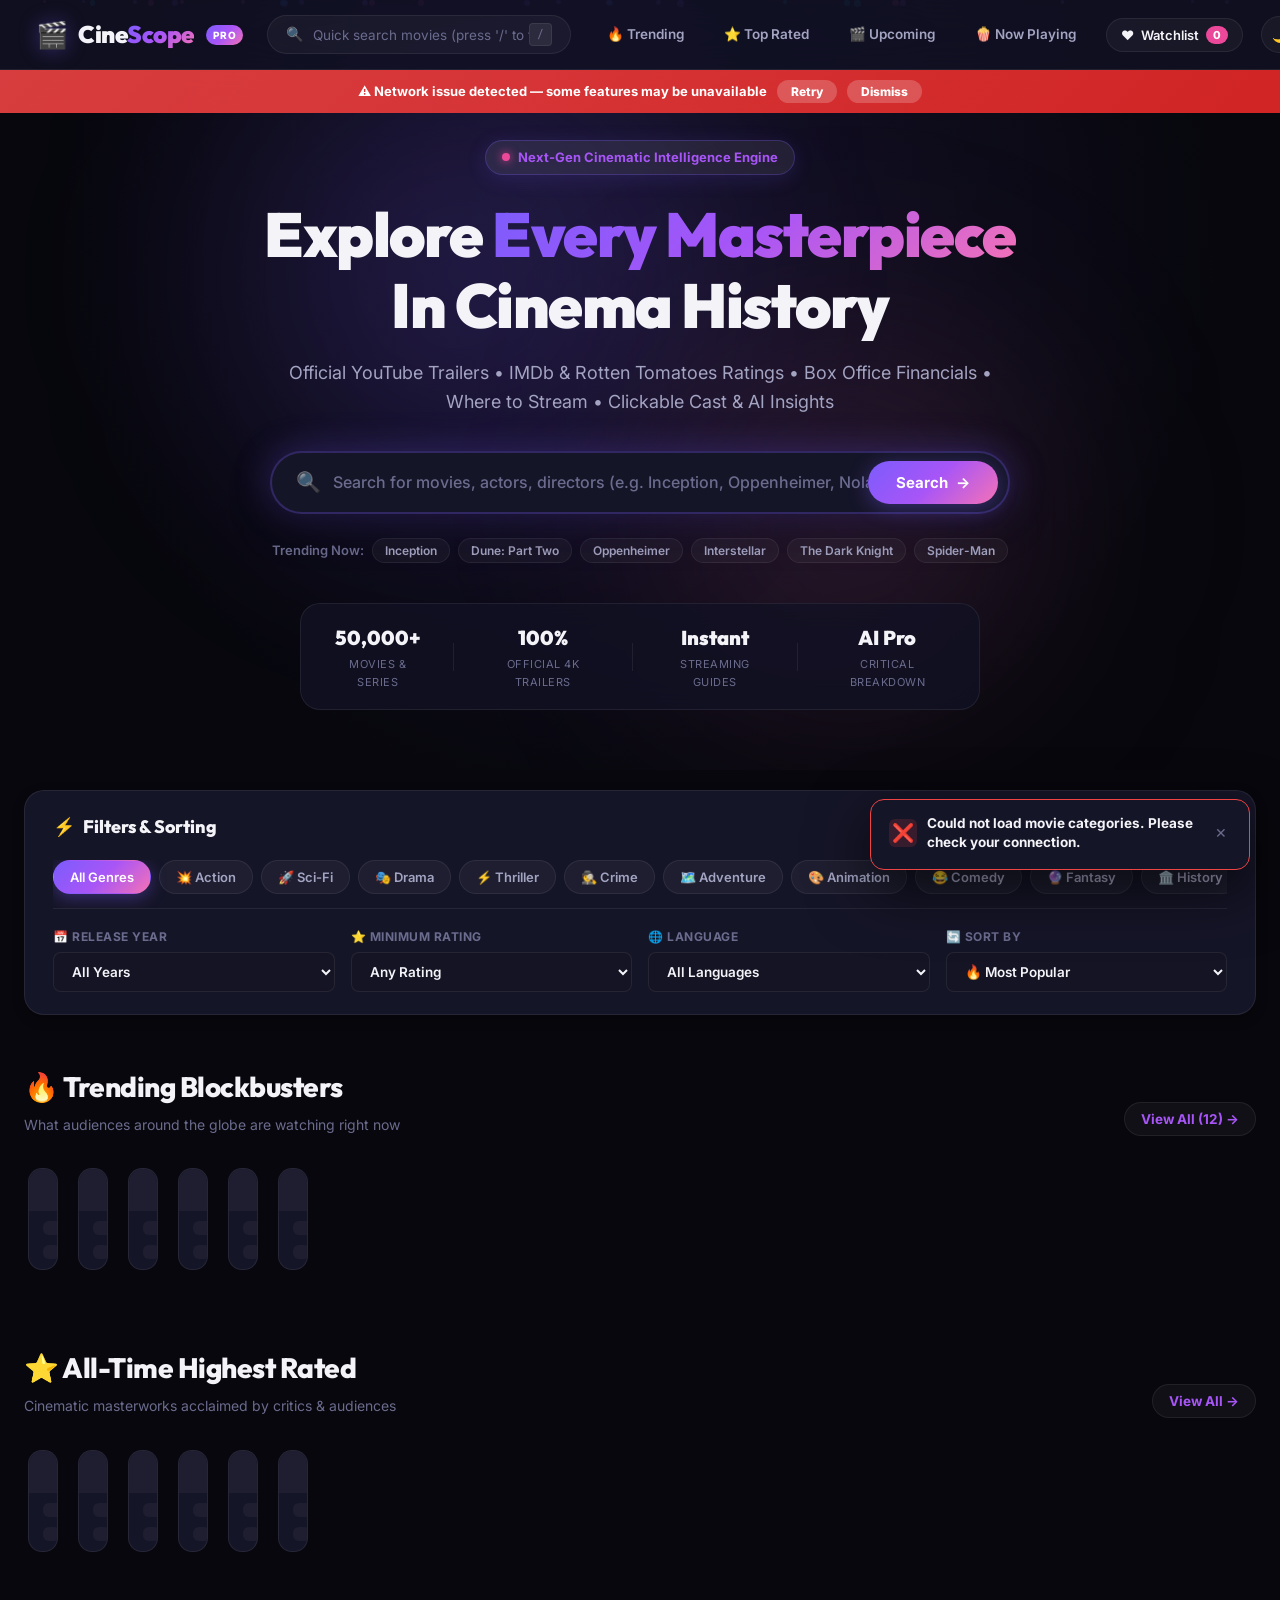
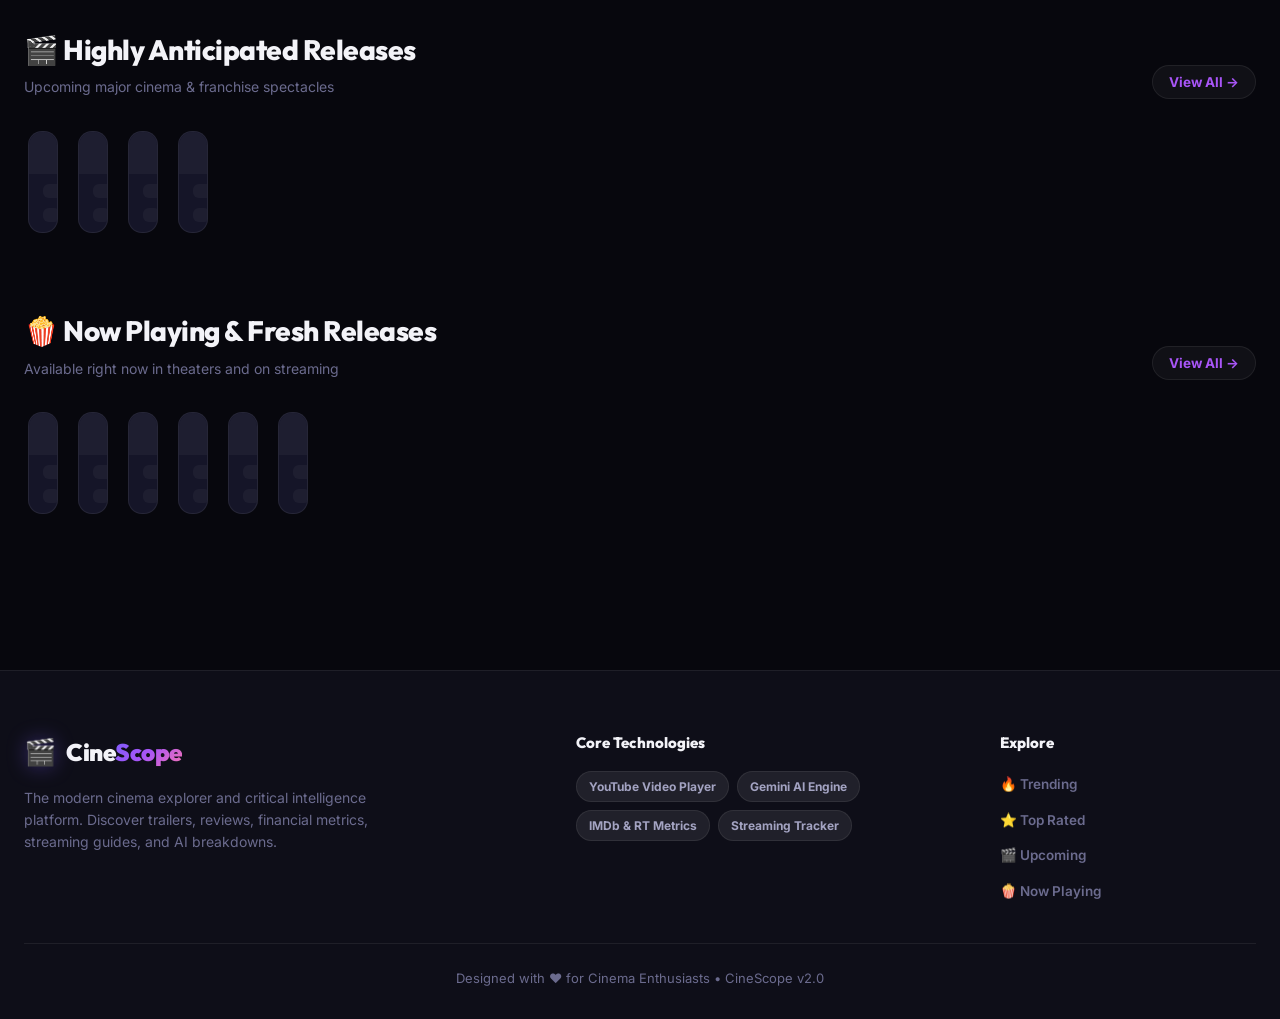
==== commit 28d3cb3d: "feat(ui): improve UI stability, feedback system, skeleton loading, and error recovery" ====
--- a/static/index.html
+++ b/static/index.html
@@ -421,7 +421,20 @@
         </div>
     </div>
 
-    <div class="toast hidden" id="toast" role="status" aria-live="polite"></div>
+    <div class="toast hidden" id="toast" role="status" aria-live="polite">
+        <div class="toast-body">
+            <span class="toast-icon" id="toast-icon">✨</span>
+            <span class="toast-msg" id="toast-msg"></span>
+            <button class="toast-dismiss" onclick="dismissToast()" aria-label="Dismiss notification">✕</button>
+        </div>
+        <div class="toast-progress" id="toast-progress"></div>
+    </div>
+
+    <div class="network-banner hidden" id="network-banner">
+        <span>⚠️ Network issue detected — some features may be unavailable</span>
+        <button onclick="retryConnection()">Retry</button>
+        <button onclick="dismissNetworkBanner()">Dismiss</button>
+    </div>
 
     <!-- ═══════════════════════════════════════════════════════
          FOOTER
--- a/static/style.css
+++ b/static/style.css
@@ -1962,6 +1962,7 @@
 }
 .loader p { font-size: 14.5px; font-weight: 700; color: var(--text-primary); }
 
+/* ── Toast Notification System ─────────────────────────── */
 .toast {
     position: fixed;
     bottom: 30px;
@@ -1969,20 +1970,191 @@
     background: var(--bg-card);
     border: 1px solid var(--border-accent);
     color: var(--text-primary);
-    padding: 12px 22px;
-    border-radius: var(--radius-full);
+    padding: 0;
+    border-radius: var(--radius-md);
     font-size: 13.5px;
     font-weight: 700;
     box-shadow: var(--shadow-lg);
     z-index: 4000;
     display: flex;
-    align-items: center;
-    gap: 8px;
-    animation: toastSlideUp 0.3s cubic-bezier(0.16, 1, 0.3, 1);
-}
+    flex-direction: column;
+    max-width: 380px;
+    min-width: 280px;
+    overflow: hidden;
+    animation: toastSlideUp 0.35s cubic-bezier(0.16, 1, 0.3, 1);
+    transform-origin: bottom right;
+}
+.toast.toast-exit {
+    animation: toastSlideDown 0.3s cubic-bezier(0.4, 0, 1, 1) forwards;
+}
+.toast-body {
+    display: flex;
+    align-items: center;
+    gap: 10px;
+    padding: 14px 18px;
+}
+.toast-icon {
+    font-size: 18px;
+    flex-shrink: 0;
+    width: 28px;
+    height: 28px;
+    border-radius: var(--radius-xs);
+    display: flex;
+    align-items: center;
+    justify-content: center;
+}
+.toast-msg {
+    flex: 1;
+    line-height: 1.4;
+}
+.toast-dismiss {
+    font-size: 14px;
+    color: var(--text-muted);
+    cursor: pointer;
+    padding: 4px;
+    border-radius: var(--radius-xs);
+    transition: color var(--transition-fast), background var(--transition-fast);
+    flex-shrink: 0;
+    line-height: 1;
+}
+.toast-dismiss:hover {
+    color: var(--text-primary);
+    background: var(--bg-glass-lighter);
+}
+.toast-progress {
+    height: 3px;
+    background: var(--accent-primary);
+    border-radius: 0 0 var(--radius-md) var(--radius-md);
+    animation: toastProgress 3.5s linear forwards;
+    transform-origin: left;
+}
+/* Toast Variants */
+.toast.toast-success { border-color: var(--green); }
+.toast.toast-success .toast-icon { background: rgba(34, 197, 94, 0.15); color: var(--green); }
+.toast.toast-success .toast-progress { background: var(--green); }
+
+.toast.toast-error { border-color: var(--red); }
+.toast.toast-error .toast-icon { background: rgba(239, 68, 68, 0.15); color: var(--red); }
+.toast.toast-error .toast-progress { background: var(--red); }
+
+.toast.toast-warning { border-color: var(--orange); }
+.toast.toast-warning .toast-icon { background: rgba(249, 115, 22, 0.15); color: var(--orange); }
+.toast.toast-warning .toast-progress { background: var(--orange); }
+
+.toast.toast-info { border-color: var(--accent-cyan); }
+.toast.toast-info .toast-icon { background: rgba(6, 182, 212, 0.15); color: var(--accent-cyan); }
+.toast.toast-info .toast-progress { background: var(--accent-cyan); }
+
 @keyframes toastSlideUp {
-    0% { transform: translateY(20px); opacity: 0; }
+    0% { transform: translateY(24px) scale(0.95); opacity: 0; }
+    100% { transform: translateY(0) scale(1); opacity: 1; }
+}
+@keyframes toastSlideDown {
+    0% { transform: translateY(0) scale(1); opacity: 1; }
+    100% { transform: translateY(24px) scale(0.95); opacity: 0; }
+}
+@keyframes toastProgress {
+    0% { width: 100%; }
+    100% { width: 0%; }
+}
+
+/* ── Skeleton Loading Placeholders ────────────────────── */
+.skeleton {
+    background: linear-gradient(90deg, var(--bg-glass-light) 25%, var(--bg-glass-lighter) 50%, var(--bg-glass-light) 75%);
+    background-size: 400% 100%;
+    animation: skeletonShimmer 1.5s ease-in-out infinite;
+    border-radius: var(--radius-sm);
+}
+.skeleton-card {
+    border-radius: var(--radius-md);
+    overflow: hidden;
+    background: var(--bg-card);
+    border: 1px solid var(--border-subtle);
+}
+.skeleton-poster {
+    width: 100%;
+    aspect-ratio: 2 / 3;
+    border-radius: var(--radius-md) var(--radius-md) 0 0;
+}
+.skeleton-line {
+    height: 14px;
+    margin: 10px 14px;
+    border-radius: var(--radius-xs);
+}
+.skeleton-line.short { width: 60%; }
+.skeleton-line.medium { width: 80%; }
+@keyframes skeletonShimmer {
+    0% { background-position: 200% 0; }
+    100% { background-position: -200% 0; }
+}
+
+/* ── Button Loading State ─────────────────────────────── */
+.btn-loading {
+    position: relative;
+    pointer-events: none;
+    opacity: 0.7;
+}
+.btn-loading::after {
+    content: '';
+    position: absolute;
+    width: 16px;
+    height: 16px;
+    top: 50%;
+    right: 14px;
+    transform: translateY(-50%);
+    border: 2px solid rgba(255, 255, 255, 0.3);
+    border-top-color: #fff;
+    border-radius: 50%;
+    animation: spinRing 0.7s linear infinite;
+}
+
+/* ── Image Error Fallback ─────────────────────────────── */
+.poster.img-error {
+    opacity: 0.6;
+    filter: grayscale(0.5);
+}
+
+/* ── Network Error Banner ─────────────────────────────── */
+.network-banner {
+    position: fixed;
+    top: 70px;
+    left: 0;
+    right: 0;
+    z-index: 2500;
+    background: linear-gradient(135deg, rgba(239, 68, 68, 0.9), rgba(220, 38, 38, 0.95));
+    color: #fff;
+    padding: 10px 24px;
+    font-size: 13px;
+    font-weight: 700;
+    display: flex;
+    align-items: center;
+    justify-content: center;
+    gap: 10px;
+    backdrop-filter: blur(12px);
+    animation: slideDown 0.3s ease-out;
+}
+.network-banner button {
+    background: rgba(255, 255, 255, 0.2);
+    color: #fff;
+    padding: 4px 14px;
+    border-radius: var(--radius-full);
+    font-size: 12px;
+    font-weight: 800;
+    transition: background var(--transition-fast);
+}
+.network-banner button:hover { background: rgba(255, 255, 255, 0.35); }
+@keyframes slideDown {
+    0% { transform: translateY(-100%); opacity: 0; }
     100% { transform: translateY(0); opacity: 1; }
+}
+
+/* ── Card Entrance Animations ─────────────────────────── */
+.movie-card {
+    animation: cardFadeUp 0.4s cubic-bezier(0.16, 1, 0.3, 1) backwards;
+}
+@keyframes cardFadeUp {
+    0% { opacity: 0; transform: translateY(16px) scale(0.97); }
+    100% { opacity: 1; transform: translateY(0) scale(1); }
 }
 
 /* ══════════════════════════════════════════════════════════
